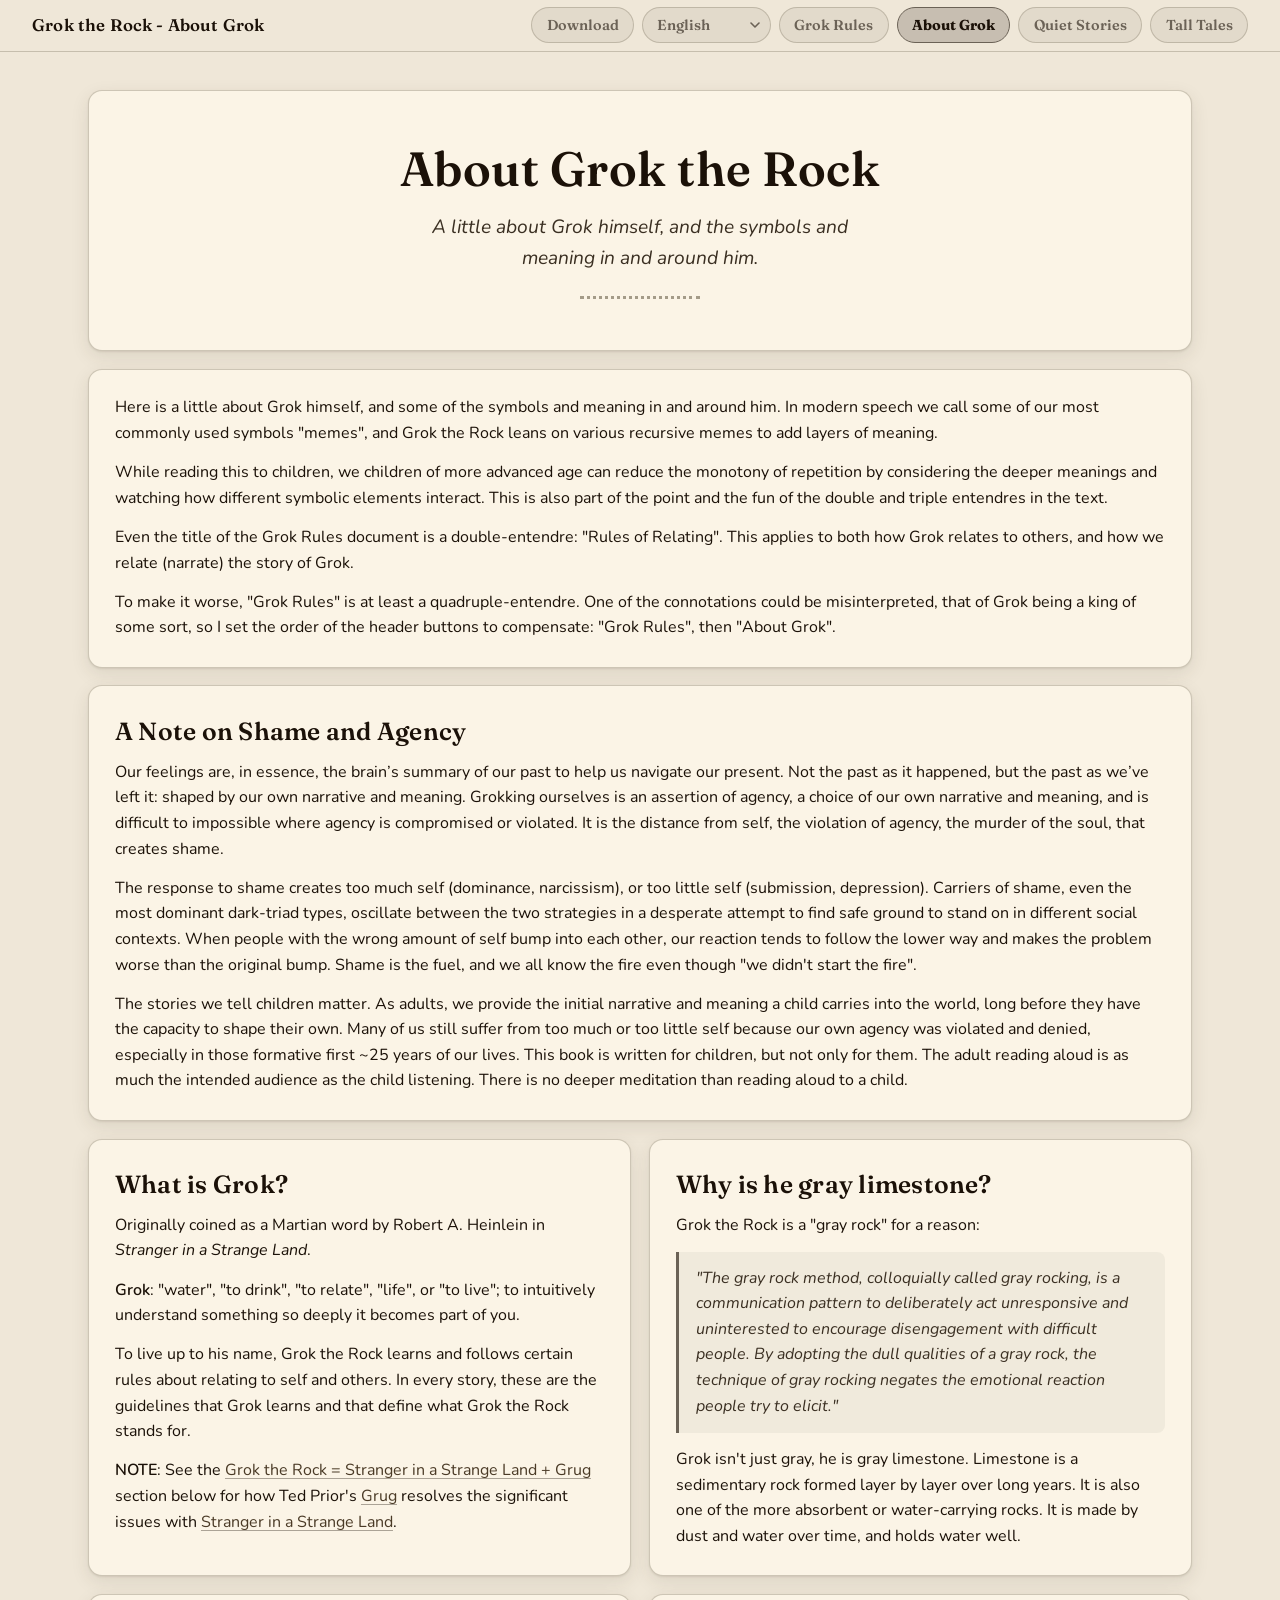
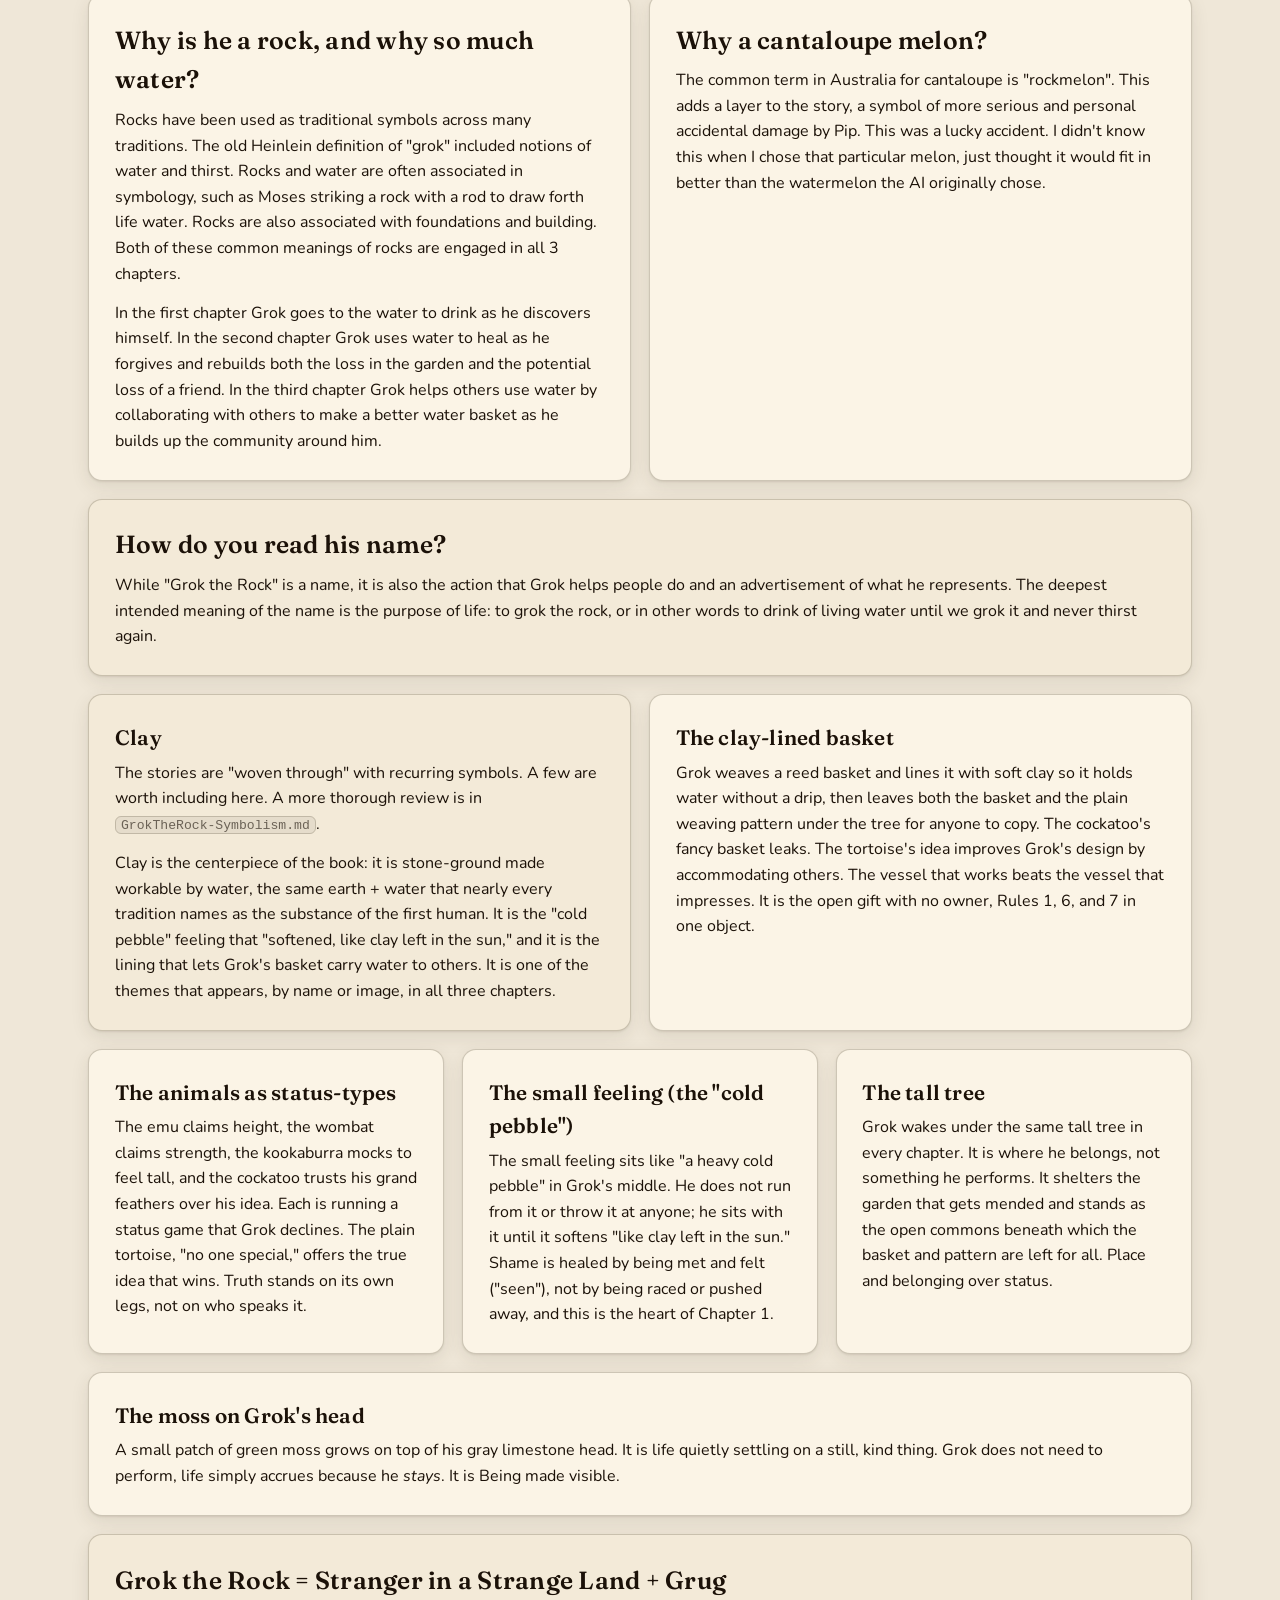
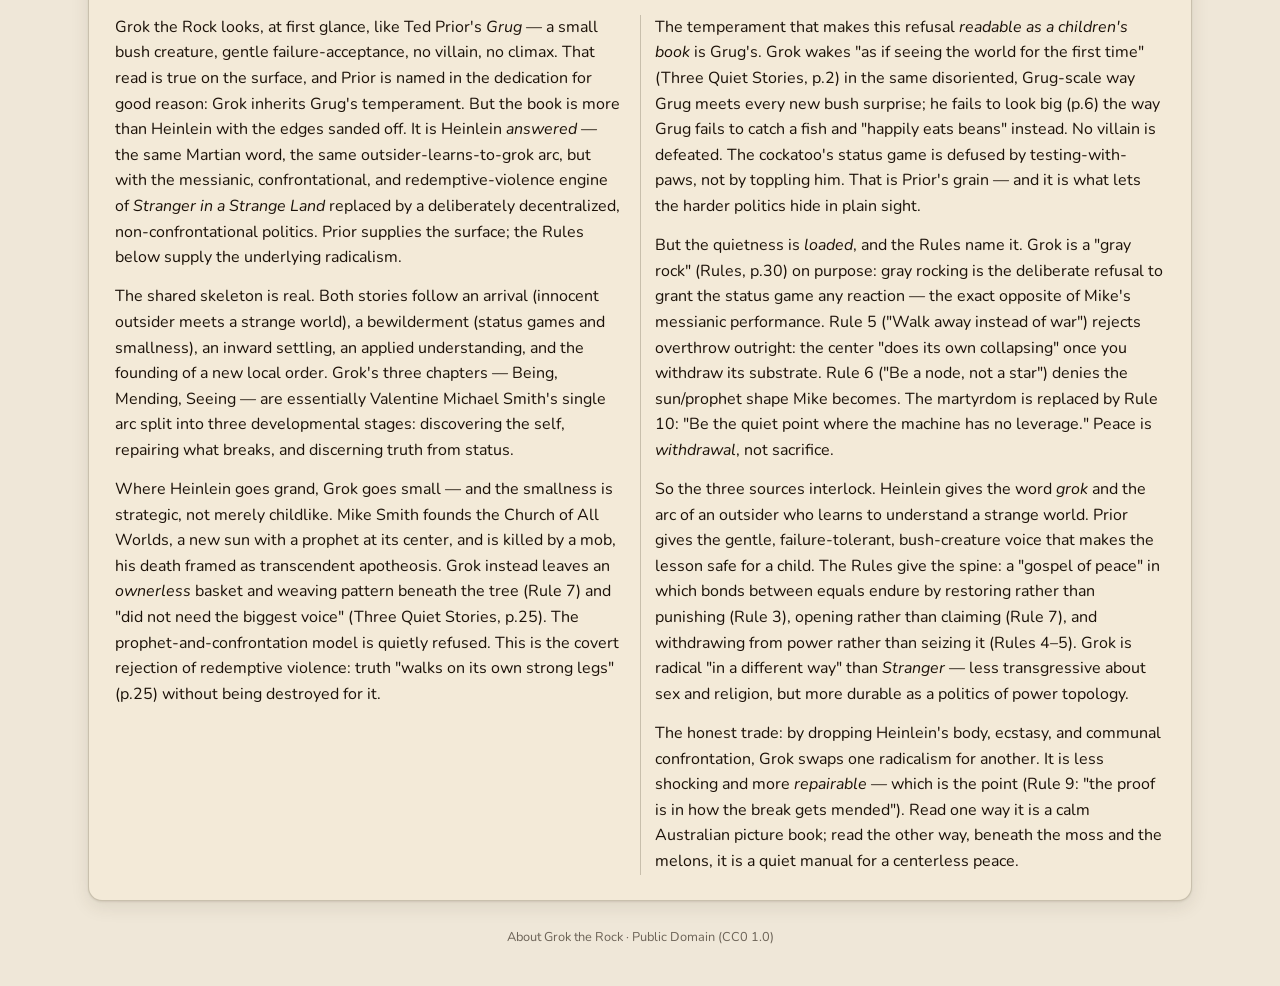
==== about-grok.html @ ea146a94 "Add Download button, hope it's enough" ====
<!DOCTYPE html>
<html lang="en">
<head>
<meta charset="utf-8">
<meta name="viewport" content="width=device-width, initial-scale=1">
<link rel="icon" href="images/ico/favicon.ico" sizes="any">
<link rel="icon" type="image/png" sizes="32x32" href="images/ico/favicon-32x32.png">
<link rel="icon" type="image/png" sizes="16x16" href="images/ico/favicon-16x16.png">
<link rel="apple-touch-icon" sizes="180x180" href="images/ico/apple-touch-icon.png">
<title>Grok the Rock - About Grok</title>
<link rel="preconnect" href="https://fonts.googleapis.com">
<link rel="preconnect" href="https://fonts.gstatic.com" crossorigin>
<link href="https://fonts.googleapis.com/css2?family=Fraunces:opsz,wght@9..144,400;9..144,600;9..144,700&family=Nunito:wght@400;600;700&display=swap" rel="stylesheet">
<style>
  :root {
    color-scheme: light;
    --paper: #efe7d8;
    --slab: #fbf4e6;
    --slab-tint: #f3ead8;
    --ink: #1b1108;
    --ink-soft: #3a2f22;
    --stone: #6b6256;
    --line: rgba(150,140,120,0.45);
    --dot: rgba(150,140,120,0.85);
    --shadow: 0 1px 2px rgba(60,46,30,0.10), 0 6px 18px rgba(60,46,30,0.10);
    --shadow-lift: 0 2px 4px rgba(60,46,30,0.14), 0 14px 34px rgba(60,46,30,0.16);
  }
  * { box-sizing: border-box; }
  html { scroll-padding-top: max(5rem, env(safe-area-inset-top) + 4rem); }
  .site-link:focus-visible,
  .seelink:focus-visible,
  a:focus-visible,
  button:focus-visible,
  select:focus-visible {
    outline: 2px solid #1b1108;
    outline-offset: 3px;
  }
  html, body { margin: 0; padding: 0; background: var(--paper); }
  body {
    font-family: "Nunito", "Iowan Old Style", "Palatino Linotype", Palatino, Georgia, serif;
    color: var(--ink);
    line-height: 1.6;
    -webkit-font-smoothing: antialiased;
  }
  h1, h2, h3, .site-title, .rule .num {
    font-family: "Fraunces", "Iowan Old Style", Palatino, Georgia, serif;
    font-optical-sizing: auto;
  }
  h1, h2, h3 { font-weight: 600; letter-spacing: 0.01em; }
  .hero h1 { font-weight: 600; letter-spacing: 0.005em; }
  .rule .num { font-weight: 700; }

  .wrap { max-width: 1180px; margin: 0 auto; padding: clamp(1rem, 3vw, 2.6rem); }

  .board {
    display: grid;
    grid-template-columns: repeat(12, 1fr);
    gap: clamp(0.7rem, 1.4vw, 1.2rem);
    align-items: stretch;
  }

  .card {
    position: relative;
    display: flex;
    flex-direction: column;
    background: var(--slab);
    border: 1px solid var(--line);
    border-radius: 14px;
    padding: clamp(1.1rem, 2vw, 1.9rem);
    box-shadow: var(--shadow);
    overflow: hidden;
    transition: transform .2s ease, box-shadow .2s ease;
  }
  .card:hover { transform: translateY(-3px); box-shadow: var(--shadow-lift); }

  .span12 { grid-column: span 12; }
  .span7  { grid-column: span 7; }
  .span5  { grid-column: span 5; }
  .span8  { grid-column: span 8; }
  .span4  { grid-column: span 4; }
  .span6  { grid-column: span 6; }

  /* Hero */
  .hero { text-align: center; padding: clamp(1.8rem, 4vw, 3.2rem) clamp(1rem,4vw,2.5rem); }
  .hero h1 {
    margin: 0;
    font-size: clamp(1.7rem, 4.4vw, 3rem);
    font-weight: 600;
    letter-spacing: 0.01em;
    line-height: 1.12;
  }
  .hero .essence {
    margin: 1rem auto 0;
    max-width: 38ch;
    font-style: italic;
    color: var(--ink-soft);
    font-size: clamp(0.95rem, 1.7vw, 1.2rem);
  }
  .hero .dotrule {
    width: 120px; margin: 1.4rem auto 0;
    border: none; border-top: 3px dotted var(--dot);
  }

  /* Section headings inside cards */
  h2 {
    margin: 0 0 0.5rem;
    font-size: clamp(1.15rem, 2.2vw, 1.55rem);
    font-weight: 600;
    letter-spacing: 0.01em;
  }
  h3 {
    margin: 0 0 0.4rem;
    font-size: clamp(1.05rem, 1.8vw, 1.3rem);
    font-weight: 600;
  }
  p { margin: 0 0 0.85rem; }
  p:last-child { margin-bottom: 0; }
  strong { font-weight: 600; }

  .tint { background: var(--slab-tint); }

  blockquote {
    margin: 0 0 0.9rem;
    padding: 0.85rem 1.1rem;
    background: rgba(107,98,86,0.07);
    border-left: 3px solid var(--stone);
    border-radius: 0 8px 8px 0;
    font-style: italic;
    color: var(--ink-soft);
  }
  blockquote p { margin: 0 0 0.5rem; }
  blockquote p:last-child { margin-bottom: 0; }

  /* Cluster tags */
  .tags { display: flex; flex-wrap: wrap; gap: 0.4rem; margin-top: auto; padding-top: 1rem; padding-right: 3.5rem; position: relative; z-index: 2; }
  .tag {
    font-size: 0.7rem;
    letter-spacing: 0.08em;
    text-transform: uppercase;
    color: var(--stone);
    border: 1px solid var(--line);
    border-radius: 999px;
    padding: 0.18rem 0.6rem;
    background: rgba(255,255,255,0.35);
  }

  /* Rule cards */
  .rule .num {
    position: absolute;
    right: 0.5rem;
    bottom: -0.6rem;
    font-size: clamp(4.5rem, 11vw, 9rem);
    font-weight: 700;
    line-height: 1;
    color: rgba(107,98,86,0.12);
    pointer-events: none;
    user-select: none;
  }
  .rule .rule-title {
    position: relative;
    font-size: clamp(1.2rem, 2.3vw, 1.7rem);
    font-weight: 600;
    margin: 0 0 0.6rem;
    padding-right: 3.5rem;
    z-index: 1;
  }
  .rule p { position: relative; z-index: 1; }
  .rule.feature { background: var(--slab-tint); }

  .chip {
    font-family: "SFMono-Regular", ui-monospace, "Menlo", Consolas, monospace;
    font-size: 0.82em;
    color: var(--stone);
    background: rgba(107,98,86,0.10);
    border: 1px solid var(--line);
    border-radius: 6px;
    padding: 0.05em 0.38em;
    white-space: nowrap;
  }
  a.chip { text-decoration: none; transition: background .15s ease, border-color .15s ease, color .15s ease; }
  a.chip:hover {
    background: rgba(107,98,86,0.22);
    border-color: var(--stone);
    color: var(--ink);
  }

  /* Inline see-also links: dark, slightly off-color, wrap-friendly */
  .seelink {
    color: #4a3a26;
    text-decoration: underline;
    text-decoration-color: rgba(107,98,86,0.55);
    text-underline-offset: 0.18em;
    transition: color .15s ease, text-decoration-color .15s ease;
  }
  .seelink:hover {
    color: #1b1108;
    text-decoration-color: var(--stone);
  }

  .closing { text-align: center; }
  .closing p { max-width: 56ch; margin-left: auto; margin-right: auto; }
  .closing .big {
    font-size: clamp(1.15rem, 2.4vw, 1.6rem);
    font-style: italic;
    color: var(--ink-soft);
  }
  .closing .final {
    margin-top: 0.8rem;
    font-weight: 600;
    letter-spacing: 0.02em;
  }

  .footnote { text-align:center; color: var(--stone); font-size: 0.8rem; margin-top: 1.6rem; }

  /* Two-column reading layout inside a wide card */
  .twocol {
    column-count: 2;
    column-gap: clamp(1.2rem, 2.4vw, 2.2rem);
    column-rule: 1px solid var(--line);
    margin-top: 0.4rem;
  }
  .twocol p { margin: 0 0 0.85rem; break-inside: avoid; }
  .twocol p:last-child { margin-bottom: 0; }

  @media (max-width: 860px) {
    .twocol { column-count: 1; column-rule: none; }
    .board { grid-template-columns: 1fr; }
    .span12, .span7, .span5, .span8, .span4, .span6 { grid-column: span 1; }
    .rule .num { font-size: 5rem; }
  }


  .site-chrome {
    position: sticky;
    top: 0;
    z-index: 100;
    display: flex;
    align-items: center;
    justify-content: space-between;
    gap: 0.5rem;
    padding: 0.45rem clamp(0.8rem, 3vw, 2rem);
    padding-top: max(0.45rem, env(safe-area-inset-top));
    padding-left: max(clamp(0.8rem, 3vw, 2rem), env(safe-area-inset-left));
    padding-right: max(clamp(0.8rem, 3vw, 2rem), env(safe-area-inset-right));
    background: rgba(239,231,216,0.97);
    border-bottom: 1px solid rgba(150,140,120,0.45);
    font-family: "Fraunces", "Iowan Old Style", "Palatino Linotype", Palatino, Georgia, serif;
  }
  .site-chrome .site-header {
    position: static;
    flex: 1 1 auto;
    min-width: 0;
    display: flex;
    align-items: center;
    justify-content: space-between;
    gap: 0.5rem;
    padding: 0;
    background: transparent;
    border: none;
    overflow: visible;
  }

  .site-header {
    /* layout provided by .site-chrome */
  }
  .site-title {
    font-family: "Fraunces", "Iowan Old Style", Palatino, Georgia, serif;
    font-size: 1.05rem;
    font-weight: 600;
    color: #1b1108;
    letter-spacing: 0.01em;
    min-width: 0;
    flex: 1 1 auto;
    white-space: nowrap;
    overflow: hidden;
    text-overflow: ellipsis;
  }
  .nav-toggle, .nav-close {
    font-family: inherit;
    font-size: 0.9rem;
    font-weight: 600;
    color: #1b1108;
    background: rgba(107,98,86,0.12);
    border: 1px solid rgba(150,140,120,0.45);
    border-radius: 999px;
    padding: 0.45rem 0.95rem;
    min-height: 2.5rem;
    cursor: pointer;
    flex: 0 0 auto;
  }
  .nav-toggle:hover, .nav-close:hover {
    background: rgba(107,98,86,0.22);
    border-color: #6b6256;
  }
  .nav-close { align-self: flex-end; }
  .nav-backdrop {
    display: none;
    position: fixed;
    inset: 0;
    z-index: 150;
    background: rgba(27,17,8,0.35);
  }
  body.nav-open .nav-backdrop { display: block; }
  body.nav-open { overflow: hidden; }

  /* When nav.js mounts drawer on body (mobile), keep full-viewport overlay */
  body > .site-drawer {
    z-index: 200;
  }
  body > .nav-backdrop {
    z-index: 150;
  }

  .site-drawer {
    display: flex;
    align-items: center;
  }
  .site-nav {
    display: flex;
    gap: 0.5rem;
    flex-wrap: wrap;
    justify-content: flex-end;
    align-items: center;
  }
  .site-link {
    font-size: 0.9rem;
    font-weight: 600;
    text-decoration: none;
    color: #6b6256;
    background: rgba(107,98,86,0.10);
    border: 1px solid rgba(150,140,120,0.45);
    border-radius: 999px;
    padding: 0.35rem 0.9rem;
    min-height: 2.25rem;
    display: inline-flex;
    align-items: center;
    justify-content: center;
    transition: background .15s ease, border-color .15s ease, color .15s ease;
    cursor: pointer;
    font-family: inherit;
  }
  .site-link:hover { background: rgba(107,98,86,0.22); border-color: #6b6256; color: #1b1108; }
  .site-link.active {
    cursor: default;
    color: #1b1108;
    background: rgba(107,98,86,0.30);
    border-color: #6b6256;
    font-weight: 700;
  }
  .site-link.active:hover { background: rgba(107,98,86,0.30); border-color: #6b6256; color: #1b1108; }
  #lang-select {
    -webkit-appearance: none;
    -moz-appearance: none;
    appearance: none;
    padding-right: 1.4rem;
    background-image: url("data:image/svg+xml,%3Csvg xmlns='http://www.w3.org/2000/svg' width='10' height='6' viewBox='0 0 10 6'%3E%3Cpath d='M1 1l4 4 4-4' fill='none' stroke='%236b6256' stroke-width='1.6' stroke-linecap='round' stroke-linejoin='round'/%3E%3C/svg%3E");
    background-repeat: no-repeat;
    background-position: right 0.6rem center;
  }
  .nav-toggle { display: none; }
  .nav-close { display: none; }
  @media (max-width: 720px) {
    .nav-toggle { display: inline-flex; align-items: center; }
    .site-drawer {
      display: none;
      position: fixed;
      top: 0;
      right: 0;
      bottom: 0;
      left: auto;
      z-index: 200;
      width: min(20rem, 88vw);
      max-width: 100vw;
      height: 100%;
      max-height: 100dvh;
      margin: 0;
      flex-direction: column;
      align-items: stretch;
      gap: 0.75rem;
      padding: max(0.75rem, env(safe-area-inset-top)) 1rem max(1rem, env(safe-area-inset-bottom));
      padding-right: max(1rem, env(safe-area-inset-right));
      background: #f7f0e2;
      border-left: 1px solid rgba(150,140,120,0.45);
      box-shadow: -8px 0 28px rgba(40,30,20,0.18);
      overflow-x: hidden;
      overflow-y: auto;
      -webkit-overflow-scrolling: touch;
    }
    body.nav-open .site-drawer { display: flex; }
    .nav-close { display: inline-flex; align-items: center; }
    .site-nav {
      flex-direction: column;
      align-items: stretch;
      justify-content: flex-start;
      gap: 0.45rem;
    }
    .site-drawer .site-link,
    .site-drawer #lang-select,
    .site-drawer .nav-close {
      width: 100%;
      justify-content: center;
      min-height: 2.75rem;
      font-size: 1rem;
      box-sizing: border-box;
    }
  }

  html[dir="rtl"] .site-drawer {
    right: auto;
    left: 0;
    border-left: none;
    border-right: 1px solid rgba(150,140,120,0.45);
    box-shadow: 8px 0 28px rgba(40,30,20,0.18);
  }


  @media print {
    @page { size: Letter portrait; scale: 0.62; margin: 0.4in; }
    html, body { background: #fff; }
    .site-chrome, .site-header { display: none !important; }
    .wrap { max-width: none; margin: 0; padding: 0; }
    .board { grid-template-columns: repeat(12, 1fr); gap: 0.4rem; }
    .span12 { grid-column: span 12; }
    .span7  { grid-column: span 7; }
    .span5  { grid-column: span 5; }
    .span8  { grid-column: span 8; }
    .span4  { grid-column: span 4; }
    .span6  { grid-column: span 6; }
    .card {
      -webkit-print-color-adjust: exact;
      print-color-adjust: exact;
    }
  }
  .caption .phon {
      font-size: 0.75em;
      font-style: italic;
      opacity: 0.7;
  }
</style>
</head>
<body>
  <div class="site-chrome">
  <header class="site-header">
    <span class="site-title" data-i18n="site.title.about">Grok the Rock - About Grok</span>
    <button type="button" class="nav-toggle site-link" aria-expanded="false" aria-controls="site-drawer" data-i18n="nav.menu">Menu</button>
  </header>
  <div class="nav-backdrop" hidden></div>
  <div id="site-drawer" class="site-drawer">
      <button type="button" class="nav-close" data-i18n="nav.close">Close</button>
      <nav class="site-nav" aria-label="Site">
        <button class="site-link" id="download-archive-btn" type="button" data-i18n="nav.download">Download</button>
        <select id="lang-select" class="site-link" aria-label="Language"></select>
        <!-- IMPORTANT: keep link order so it reads as "Grok Rules About Grok" -->
        <a class="site-link" href="grok-rules.html" data-i18n="nav.rules">Grok Rules</a>
        <span class="site-link active" aria-current="page" data-i18n="nav.about">About Grok</span>
        <a class="site-link" href="index.html" data-i18n="nav.book">Quiet Stories</a>
        <a class="site-link" href="tall-tales.html" data-i18n="nav.tall">Tall Tales</a>
      </nav>
    </div>
</div>

<div class="wrap">
  <div class="board">

    <!-- HERO -->
    <section class="card span12 hero">
      <h1 data-i18n-html="about.hero.title">About Grok the Rock</h1>
      <p class="essence" data-i18n-html="about.hero.essence">A little about Grok himself, and the symbols and meaning in and around him.</p>
      <hr class="dotrule">
    </section>

    <!-- INTRO -->
    <section class="card span12">
      <p data-i18n-html="about.intro.1">Here is a little about Grok himself, and some of the symbols and meaning in and around him. In modern speech we call some of our most commonly used symbols "memes", and Grok the Rock leans on various recursive memes to add layers of meaning.</p>
      <p data-i18n-html="about.intro.2">While reading this to children, we children of more advanced age can reduce the monotony of repetition by considering the deeper meanings and watching how different symbolic elements interact. This is also part of the point and the fun of the double and triple entendres in the text.</p>
      <p data-i18n-html="about.intro.3">Even the title of the Grok Rules document is a double-entendre: "Rules of Relating". This applies to both how Grok relates to others, and how we relate (narrate) the story of Grok.</p>
      <p data-i18n-html="about.intro.4">To make it worse, "Grok Rules" is at least a quadruple-entendre. One of the connotations could be misinterpreted, that of Grok being a king of some sort, so I set the order of the header buttons to compensate: "Grok Rules", then "About Grok".</p>
    </section>

    <section class="card span12">
      <h2 data-i18n-html="about.shame.title">A Note on Shame and Agency</h2>
      <p data-i18n-html="about.shame.1">Our feelings are, in essence, the brain’s summary of our past to help us navigate our present. Not the past as it happened, but the past as we’ve left it: shaped by our own narrative and meaning. Grokking ourselves is an assertion of agency, a choice of our own narrative and meaning, and is difficult to impossible where agency is compromised or violated. It is the distance from self, the violation of agency, the murder of the soul, that creates shame.</p>
      <p data-i18n-html="about.shame.2">The response to shame creates too much self (dominance, narcissism), or too little self (submission, depression). Carriers of shame, even the most dominant dark-triad types, oscillate between the two strategies in a desperate attempt to find safe ground to stand on in different social contexts. When people with the wrong amount of self bump into each other, our reaction tends to follow the lower way and makes the problem worse than the original bump. Shame is the fuel, and we all know the fire even though "we didn't start the fire".</p>
      <p data-i18n-html="about.shame.3">The stories we tell children matter. As adults, we provide the initial narrative and meaning a child carries into the world, long before they have the capacity to shape their own. Many of us still suffer from too much or too little self because our own agency was violated and denied, especially in those formative first ~25 years of our lives. This book is written for children, but not only for them. The adult reading aloud is as much the intended audience as the child listening. There is no deeper meditation than reading aloud to a child.</p>
    </section>

    <!-- CONTEXT PAIR -->
    <section class="card span6">
      <h2 data-i18n-html="about.what.title">What is Grok?</h2>
      <p data-i18n-html="about.what.1">Originally coined as a Martian word by Robert A. Heinlein in <em>Stranger in a Strange Land</em>.</p>
      <p data-i18n-html="about.what.2"><strong>Grok</strong>: "water", "to drink", "to relate", "life", or "to live"; to intuitively understand something so deeply it becomes part of you.</p>
      <p data-i18n-html="about.what.3">To live up to his name, Grok the Rock learns and follows certain rules about relating to self and others. In every story, these are the guidelines that Grok learns and that define what Grok the Rock stands for.</p>
      <p data-i18n-html="about.what.note"><strong>NOTE</strong>: See the <a class="seelink" href="#stranger-grug">Grok the Rock = Stranger in a Strange Land + Grug</a> section below for how Ted Prior's <a class="seelink" href="#stranger-grug">Grug</a> resolves the significant issues with <a class="seelink" href="#stranger-grug">Stranger in a Strange Land</a>.</p>
    </section>

    <section class="card span6">
      <h2 data-i18n-html="about.limestone.title">Why is he gray limestone?</h2>
      <p data-i18n-html="about.limestone.1">Grok the Rock is a "gray rock" for a reason:</p>
      <blockquote data-i18n-html="about.limestone.quote">
        <p>"The gray rock method, colloquially called gray rocking, is a communication pattern to deliberately act unresponsive and uninterested to encourage disengagement with difficult people. By adopting the dull qualities of a gray rock, the technique of gray rocking negates the emotional reaction people try to elicit."</p>
      </blockquote>
      <p data-i18n-html="about.limestone.2">Grok isn't just gray, he is gray limestone. Limestone is a sedimentary rock formed layer by layer over long years. It is also one of the more absorbent or water-carrying rocks. It is made by dust and water over time, and holds water well.</p>
    </section>

    <!-- WHY A ROCK / WHY A MELON -->
    <section class="card span6">
      <h2 data-i18n-html="about.rock.title">Why is he a rock, and why so much water?</h2>
      <p data-i18n-html="about.rock.1">Rocks have been used as traditional symbols across many traditions. The old Heinlein definition of "grok" included notions of water and thirst. Rocks and water are often associated in symbology, such as Moses striking a rock with a rod to draw forth life water. Rocks are also associated with foundations and building. Both of these common meanings of rocks are engaged in all 3 chapters.</p>
      <p data-i18n-html="about.rock.2">In the first chapter Grok goes to the water to drink as he discovers himself. In the second chapter Grok uses water to heal as he forgives and rebuilds both the loss in the garden and the potential loss of a friend. In the third chapter Grok helps others use water by collaborating with others to make a better water basket as he builds up the community around him.</p>
    </section>

    <section class="card span6">
      <h2 data-i18n-html="about.melon.title">Why a cantaloupe melon?</h2>
      <p data-i18n-html="about.melon.1">The common term in Australia for cantaloupe is "rockmelon". This adds a layer to the story, a symbol of more serious and personal accidental damage by Pip. This was a lucky accident. I didn't know this when I chose that particular melon, just thought it would fit in better than the watermelon the AI originally chose.</p>
    </section>

    <!-- HOW TO READ HIS NAME -->
    <section class="card span12 tint">
      <h2 data-i18n-html="about.name.title">How do you read his name?</h2>
      <p data-i18n-html="about.name.1">While "Grok the Rock" is a name, it is also the action that Grok helps people do and an advertisement of what he represents. The deepest intended meaning of the name is the purpose of life: to grok the rock, or in other words to drink of living water until we grok it and never thirst again.</p>
    </section>

    <!-- SYMBOLS GRID -->
    <section class="card span6 tint">
      <h3 data-i18n-html="about.clay.title">Clay</h3>
      <p data-i18n-html="about.clay.1">The stories are "woven through" with recurring symbols. A few are worth including here. A more thorough review is in <a class="chip" href="https://github.com/jonesde/grok-the-rock/blob/master/GrokTheRock-Symbolism.md" target="_blank" rel="noopener">GrokTheRock-Symbolism.md</a>.</p>
      <p data-i18n-html="about.clay.2">Clay is the centerpiece of the book: it is stone-ground made workable by water, the same earth + water that nearly every tradition names as the substance of the first human. It is the "cold pebble" feeling that "softened, like clay left in the sun," and it is the lining that lets Grok's basket carry water to others. It is one of the themes that appears, by name or image, in all three chapters.</p>
    </section>

    <section class="card span6">
      <h3 data-i18n-html="about.basket.title">The clay-lined basket</h3>
      <p data-i18n-html="about.basket.1">Grok weaves a reed basket and lines it with soft clay so it holds water without a drip, then leaves both the basket and the plain weaving pattern under the tree for anyone to copy. The cockatoo's fancy basket leaks. The tortoise's idea improves Grok's design by accommodating others. The vessel that works beats the vessel that impresses. It is the open gift with no owner, Rules 1, 6, and 7 in one object.</p>
    </section>

    <section class="card span4">
      <h3 data-i18n-html="about.animals.title">The animals as status-types</h3>
      <p data-i18n-html="about.animals.1">The emu claims height, the wombat claims strength, the kookaburra mocks to feel tall, and the cockatoo trusts his grand feathers over his idea. Each is running a status game that Grok declines. The plain tortoise, "no one special," offers the true idea that wins. Truth stands on its own legs, not on who speaks it.</p>
    </section>

    <section class="card span4">
      <h3 data-i18n-html="about.pebble.title">The small feeling (the "cold pebble")</h3>
      <p data-i18n-html="about.pebble.1">The small feeling sits like "a heavy cold pebble" in Grok's middle. He does not run from it or throw it at anyone; he sits with it until it softens "like clay left in the sun." Shame is healed by being met and felt ("seen"), not by being raced or pushed away, and this is the heart of Chapter 1.</p>
    </section>

    <section class="card span4">
      <h3 data-i18n-html="about.tree.title">The tall tree</h3>
      <p data-i18n-html="about.tree.1">Grok wakes under the same tall tree in every chapter. It is where he belongs, not something he performs. It shelters the garden that gets mended and stands as the open commons beneath which the basket and pattern are left for all. Place and belonging over status.</p>
    </section>

    <section class="card span12">
      <h3 data-i18n-html="about.moss.title">The moss on Grok's head</h3>
      <p data-i18n-html="about.moss.1">A small patch of green moss grows on top of his gray limestone head. It is life quietly settling on a still, kind thing. Grok does not need to perform, life simply accrues because he <em>stays</em>. It is Being made visible.</p>
    </section>

    <!-- STRANGER + GRUG -->
    <section class="card span12 tint" id="stranger-grug">
      <h2 data-i18n-html="about.stranger.title">Grok the Rock = Stranger in a Strange Land + Grug</h2>
      <div class="twocol" data-i18n-html="about.stranger.body">
        <p>Grok the Rock looks, at first glance, like Ted Prior's <em>Grug</em> — a small bush creature, gentle failure-acceptance, no villain, no climax. That read is true on the surface, and Prior is named in the dedication for good reason: Grok inherits Grug's temperament. But the book is more than Heinlein with the edges sanded off. It is Heinlein <em>answered</em> — the same Martian word, the same outsider-learns-to-grok arc, but with the messianic, confrontational, and redemptive-violence engine of <em>Stranger in a Strange Land</em> replaced by a deliberately decentralized, non-confrontational politics. Prior supplies the surface; the Rules below supply the underlying radicalism.</p>
        <p>The shared skeleton is real. Both stories follow an arrival (innocent outsider meets a strange world), a bewilderment (status games and smallness), an inward settling, an applied understanding, and the founding of a new local order. Grok's three chapters — Being, Mending, Seeing — are essentially Valentine Michael Smith's single arc split into three developmental stages: discovering the self, repairing what breaks, and discerning truth from status.</p>
        <p>Where Heinlein goes grand, Grok goes small — and the smallness is strategic, not merely childlike. Mike Smith founds the Church of All Worlds, a new sun with a prophet at its center, and is killed by a mob, his death framed as transcendent apotheosis. Grok instead leaves an <em>ownerless</em> basket and weaving pattern beneath the tree (Rule 7) and "did not need the biggest voice" (Three Quiet Stories, p.25). The prophet-and-confrontation model is quietly refused. This is the covert rejection of redemptive violence: truth "walks on its own strong legs" (p.25) without being destroyed for it.</p>
        <p>The temperament that makes this refusal <em>readable as a children's book</em> is Grug's. Grok wakes "as if seeing the world for the first time" (Three Quiet Stories, p.2) in the same disoriented, Grug-scale way Grug meets every new bush surprise; he fails to look big (p.6) the way Grug fails to catch a fish and "happily eats beans" instead. No villain is defeated. The cockatoo's status game is defused by testing-with-paws, not by toppling him. That is Prior's grain — and it is what lets the harder politics hide in plain sight.</p>
        <p>But the quietness is <em>loaded</em>, and the Rules name it. Grok is a "gray rock" (Rules, p.30) on purpose: gray rocking is the deliberate refusal to grant the status game any reaction — the exact opposite of Mike's messianic performance. Rule 5 ("Walk away instead of war") rejects overthrow outright: the center "does its own collapsing" once you withdraw its substrate. Rule 6 ("Be a node, not a star") denies the sun/prophet shape Mike becomes. The martyrdom is replaced by Rule 10: "Be the quiet point where the machine has no leverage." Peace is <em>withdrawal</em>, not sacrifice.</p>
        <p>So the three sources interlock. Heinlein gives the word <em>grok</em> and the arc of an outsider who learns to understand a strange world. Prior gives the gentle, failure-tolerant, bush-creature voice that makes the lesson safe for a child. The Rules give the spine: a "gospel of peace" in which bonds between equals endure by restoring rather than punishing (Rule 3), opening rather than claiming (Rule 7), and withdrawing from power rather than seizing it (Rules 4–5). Grok is radical "in a different way" than <em>Stranger</em> — less transgressive about sex and religion, but more durable as a politics of power topology.</p>
        <p>The honest trade: by dropping Heinlein's body, ecstasy, and communal confrontation, Grok swaps one radicalism for another. It is less shocking and more <em>repairable</em> — which is the point (Rule 9: "the proof is in how the break gets mended"). Read one way it is a calm Australian picture book; read the other way, beneath the moss and the melons, it is a quiet manual for a centerless peace.</p>
      </div>
    </section>

  </div>
  <p class="footnote" data-i18n-html="about.footnote">About Grok the Rock · Public Domain (CC0 1.0)</p>
</div>
  <script>
    (function () {
      const originalTitle = document.title;
      const printTitle = originalTitle
        .replace(/[^\p{L}\p{N}\s-]/gu, '')
        .split(/\s+/)
        .filter(Boolean)
        .map((w, i) => i === 0 ? w : w.charAt(0).toUpperCase() + w.slice(1))
        .join('');
      window.addEventListener('beforeprint', () => { document.title = printTitle; });
      window.addEventListener('afterprint', () => { document.title = originalTitle; });
    })();
  </script>
  <script src="vendor/fflate.min.js"></script>
  <script src="download-archive.js"></script>
  <script src="nav.js"></script>
  <script src="lang/en.js"></script>
  <script src="lang/es.js"></script>
  <script src="i18n.js"></script>
</body>
</html>
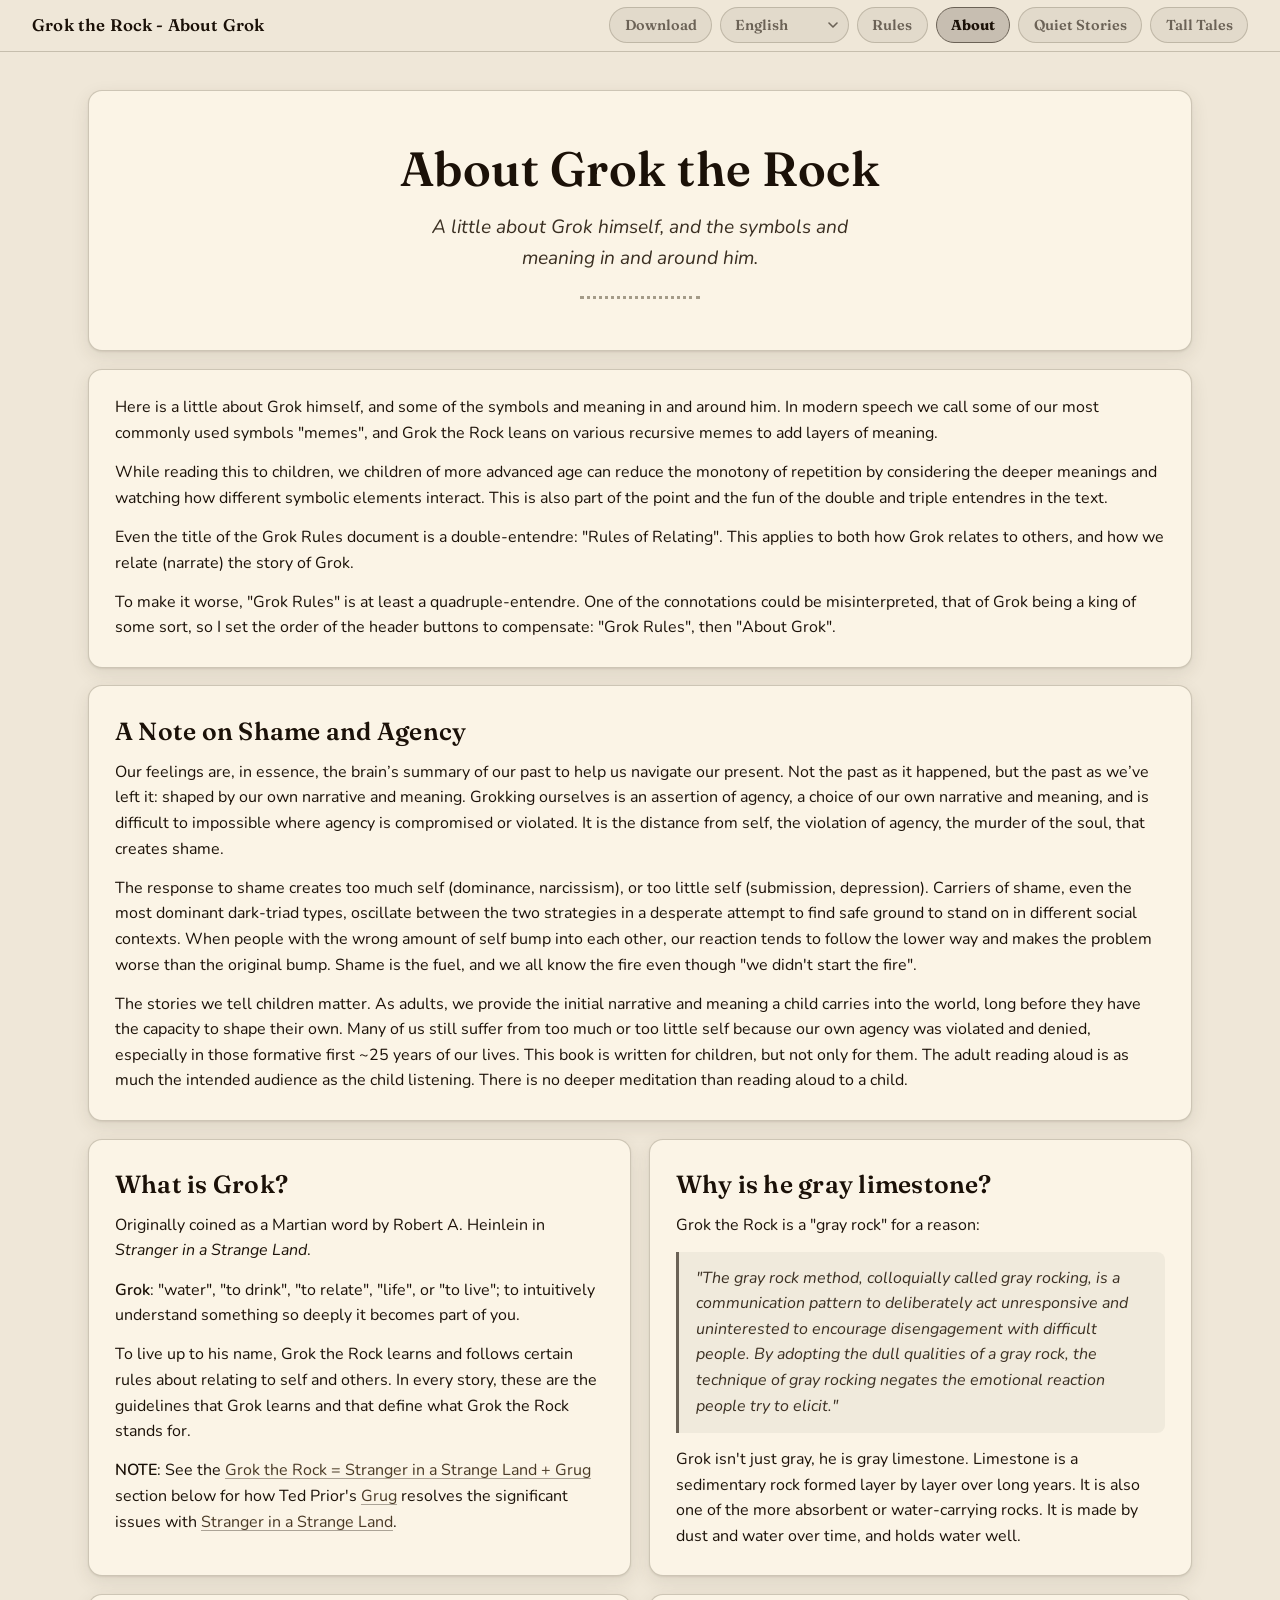
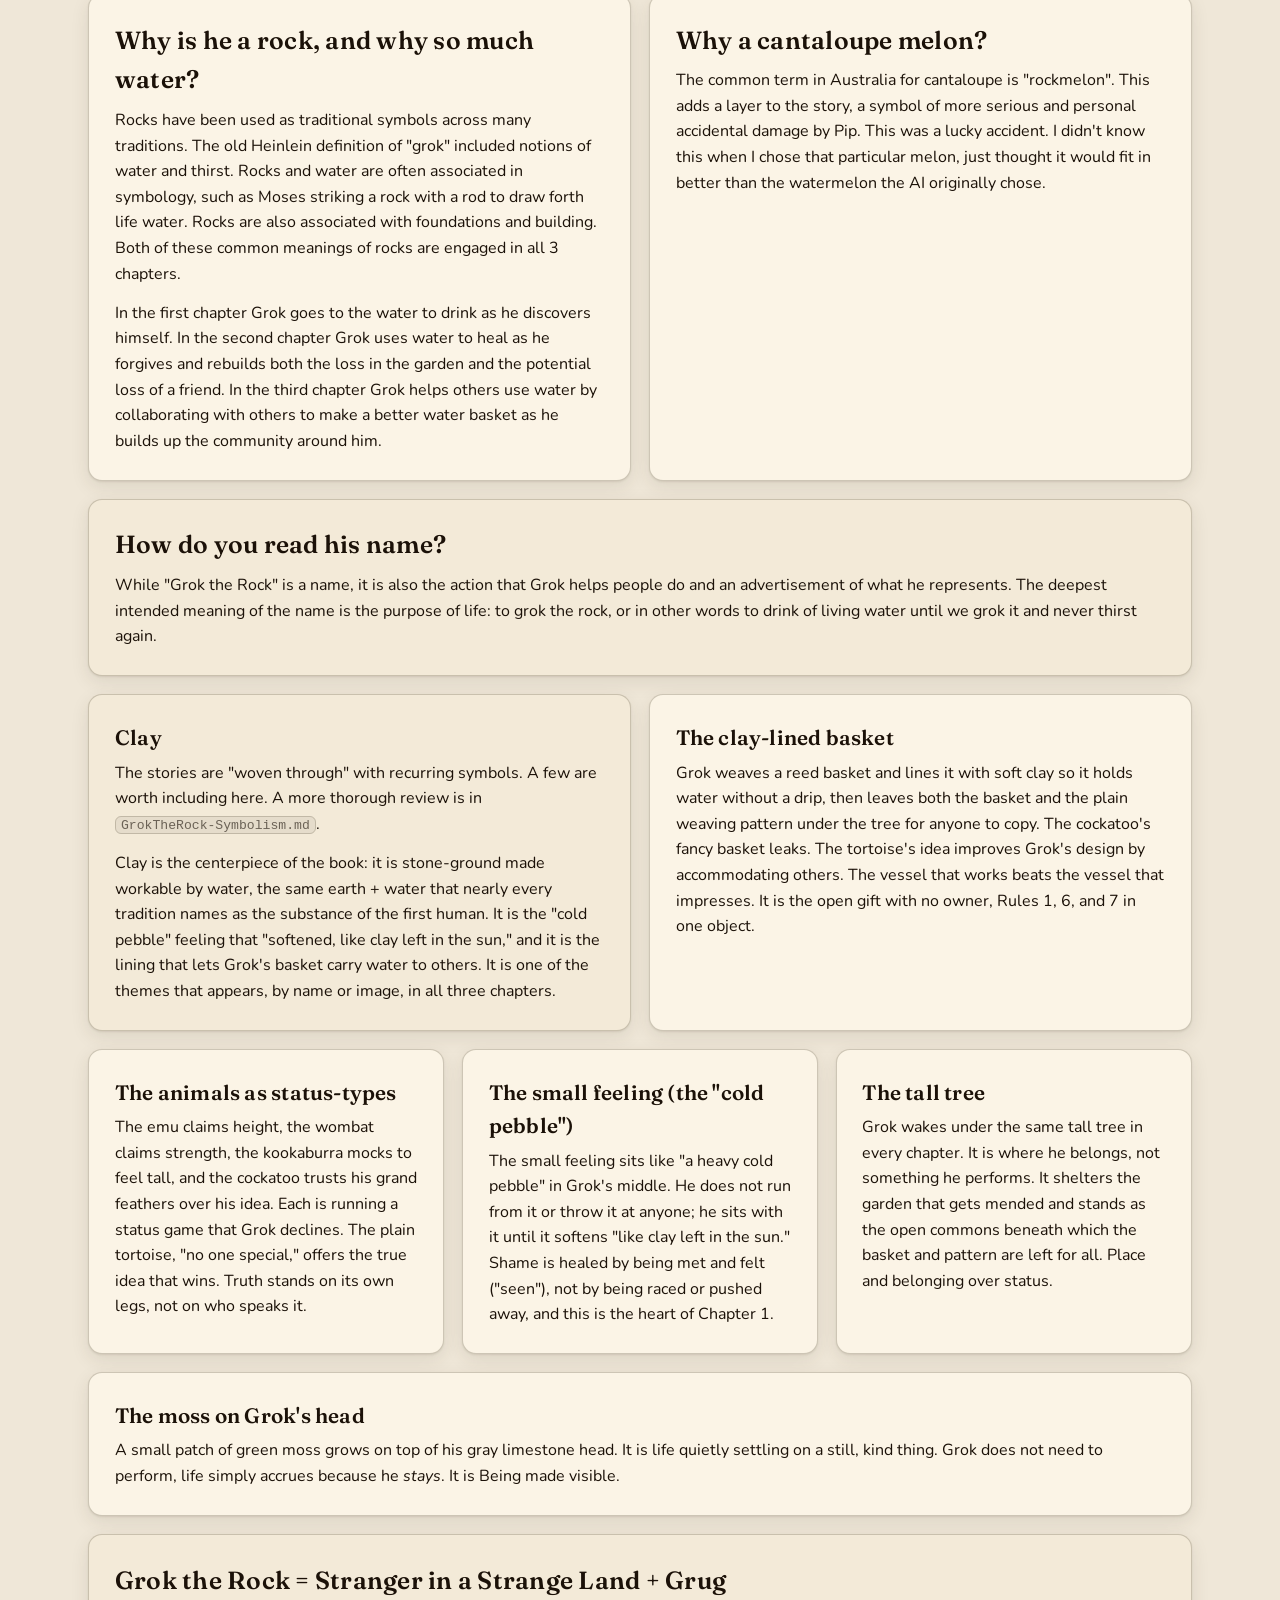
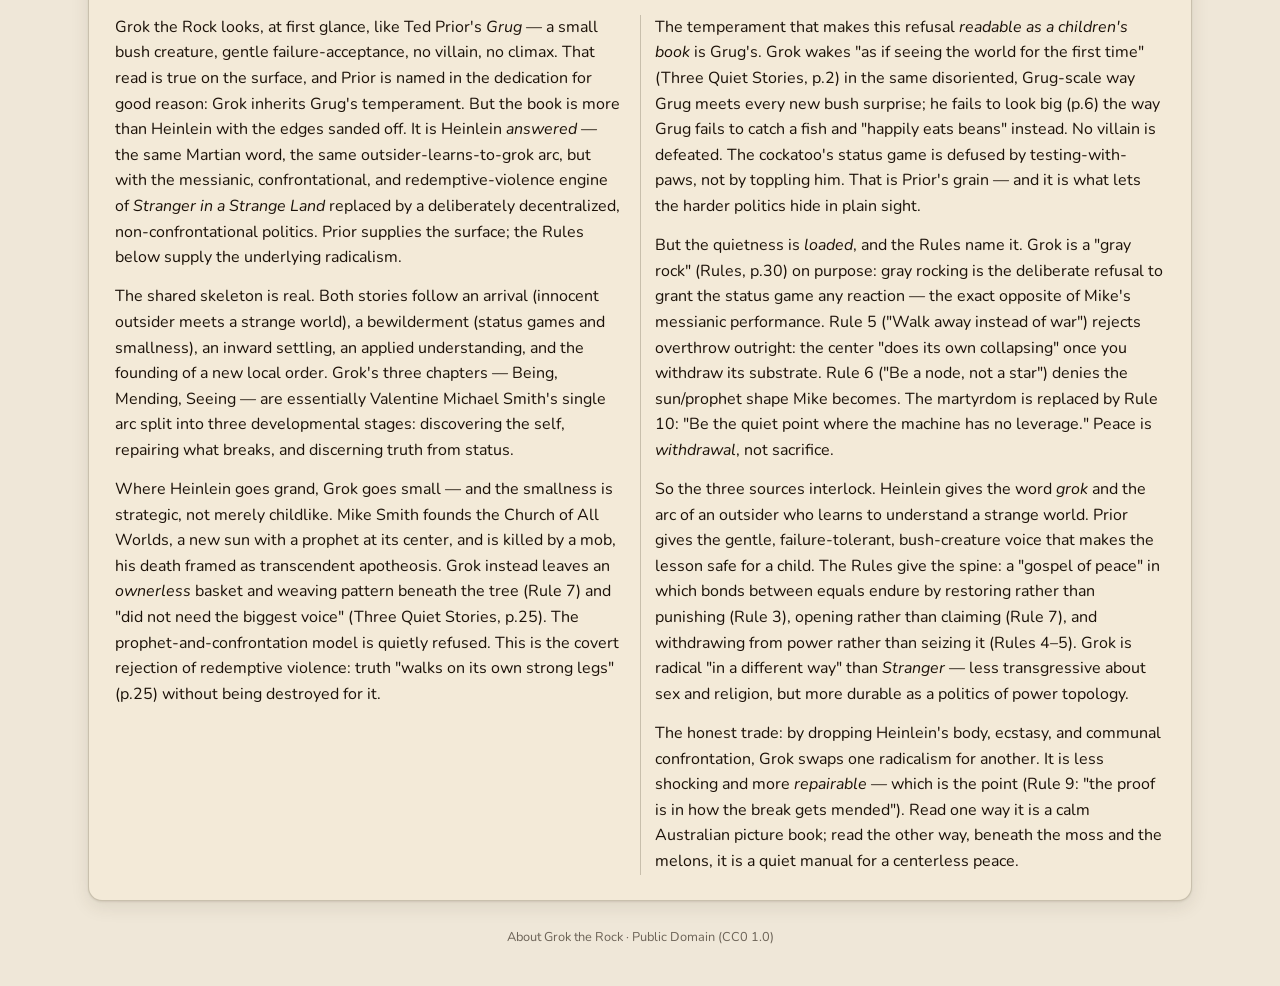
==== commit 6e8fea5a: "Update rules text, a few needed some edits, ever since the original generation; also shorten header " ====
--- a/about-grok.html
+++ b/about-grok.html
@@ -450,9 +450,8 @@
       <nav class="site-nav" aria-label="Site">
         <button class="site-link" id="download-archive-btn" type="button" data-i18n="nav.download">Download</button>
         <select id="lang-select" class="site-link" aria-label="Language"></select>
-        <!-- IMPORTANT: keep link order so it reads as "Grok Rules About Grok" -->
-        <a class="site-link" href="grok-rules.html" data-i18n="nav.rules">Grok Rules</a>
-        <span class="site-link active" aria-current="page" data-i18n="nav.about">About Grok</span>
+        <a class="site-link" href="grok-rules.html" data-i18n="nav.rules">Rules</a>
+        <span class="site-link active" aria-current="page" data-i18n="nav.about">About</span>
         <a class="site-link" href="index.html" data-i18n="nav.book">Quiet Stories</a>
         <a class="site-link" href="tall-tales.html" data-i18n="nav.tall">Tall Tales</a>
       </nav>
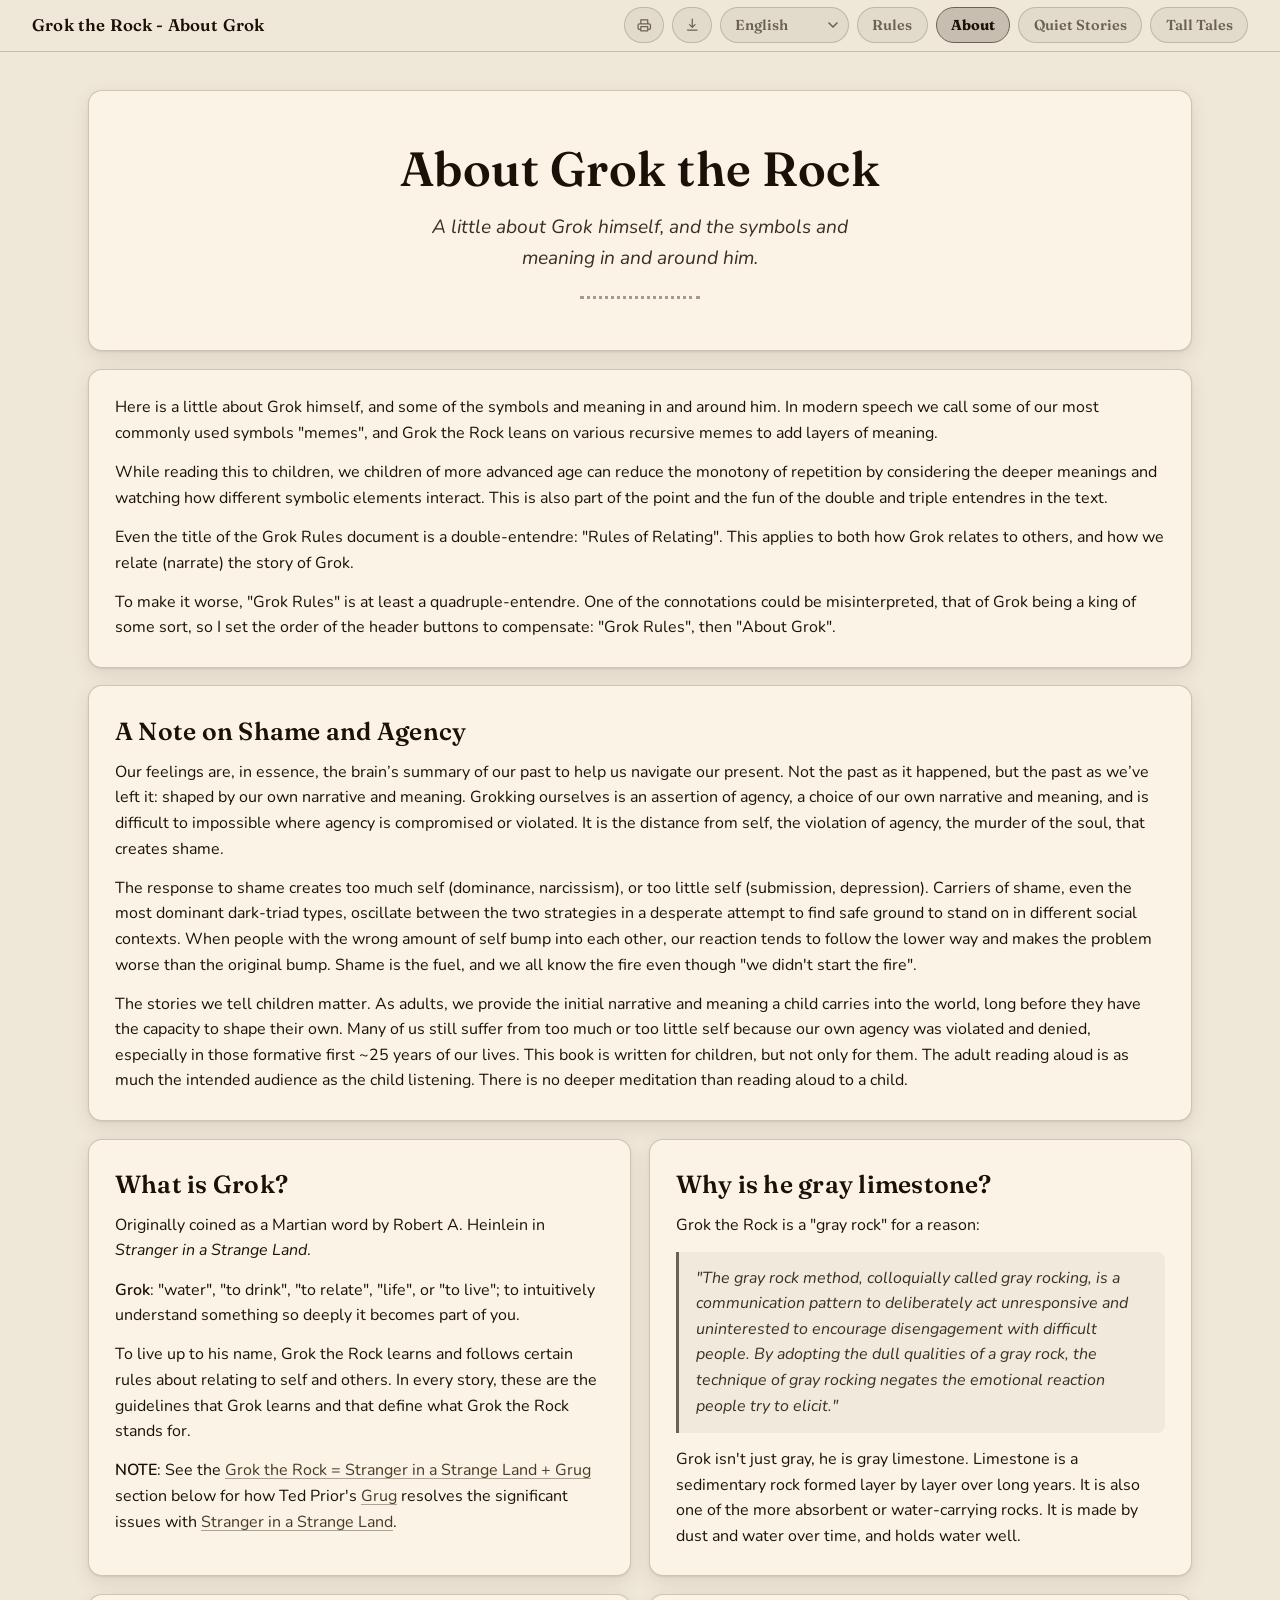
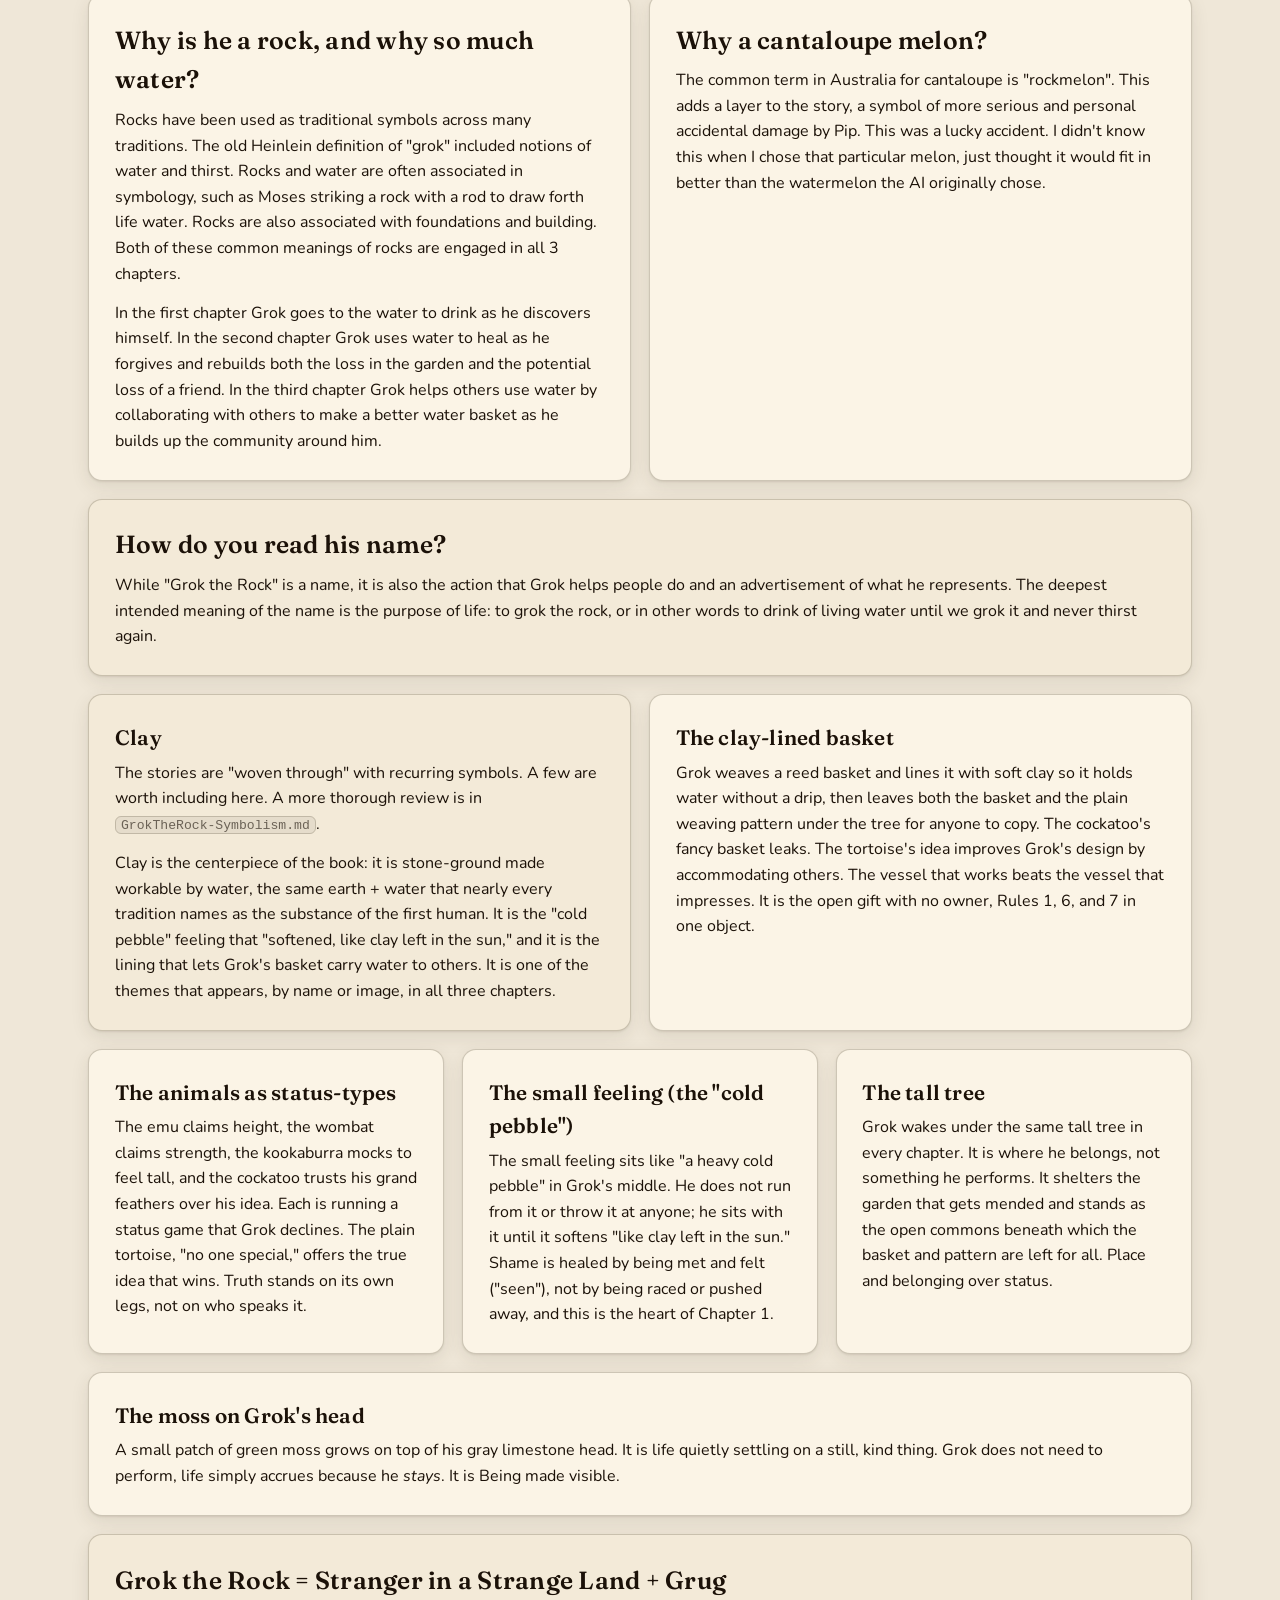
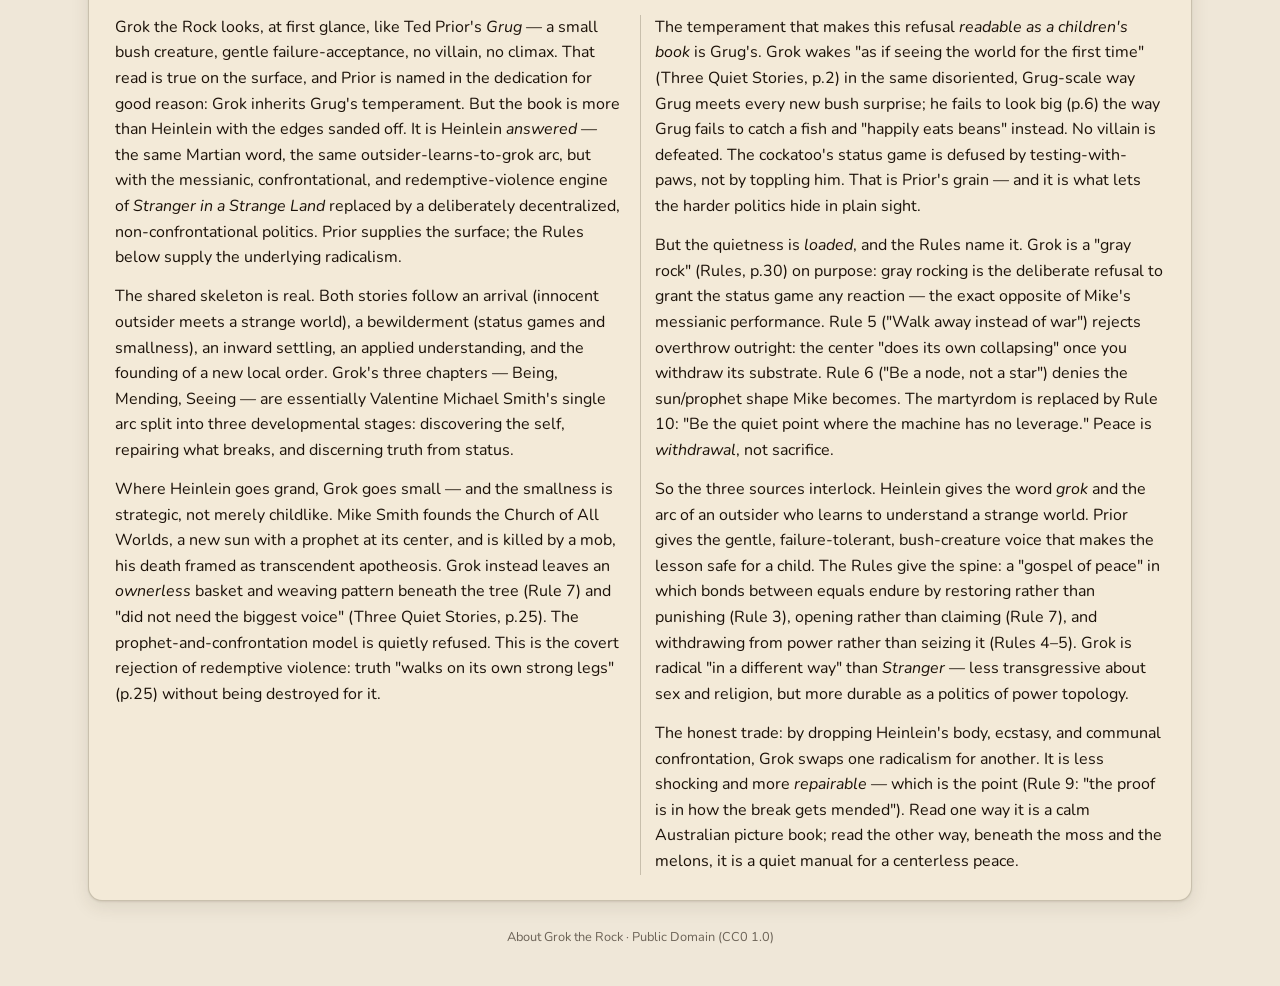
==== commit 41ce639c: "Improve print and download buttons, more consistent header; needs extraction" ====
--- a/about-grok.html
+++ b/about-grok.html
@@ -348,6 +348,81 @@
     font-weight: 700;
   }
   .site-link.active:hover { background: rgba(107,98,86,0.30); border-color: #6b6256; color: #1b1108; }
+  /* Icon buttons (Print / Download): compact width with hover tooltip */
+  .icon-btn {
+    position: relative;
+    width: 2.5rem;
+    padding-left: 0;
+    padding-right: 0;
+    gap: 0.4rem;
+  }
+  .icon-btn-glyph {
+    width: 1.15em;
+    height: 1.15em;
+    flex: none;
+  }
+  .icon-btn-label {
+    position: absolute;
+    bottom: calc(100% + 0.4rem);
+    left: 50%;
+    transform: translateX(-50%);
+    white-space: nowrap;
+    background: #2a2018;
+    color: #f7f0e2;
+    font-size: 0.78rem;
+    font-weight: 600;
+    padding: 0.25rem 0.55rem;
+    border-radius: 0.4rem;
+    box-shadow: 0 4px 14px rgba(40,30,20,0.28);
+    opacity: 0;
+    pointer-events: none;
+    transition: opacity .12s ease;
+    z-index: 5;
+  }
+  .icon-btn-label::after {
+    content: "";
+    position: absolute;
+    top: 100%;
+    left: 50%;
+    transform: translateX(-50%);
+    border: 5px solid transparent;
+    border-top-color: #2a2018;
+  }
+  .icon-btn:hover .icon-btn-label,
+  .icon-btn:focus-visible .icon-btn-label { opacity: 1; }
+  /* Download confirmation dialog */
+  .site-dialog {
+    border: 1px solid rgba(150,140,120,0.55);
+    border-radius: 0.9rem;
+    background: #f7f0e2;
+    color: #3a2f22;
+    padding: 1.4rem 1.5rem 1.2rem;
+    max-width: min(28rem, 92vw);
+    box-shadow: 0 18px 50px rgba(40,30,20,0.30);
+  }
+  .site-dialog::backdrop {
+    background: rgba(28,20,12,0.42);
+    backdrop-filter: blur(1px);
+  }
+  .site-dialog h2 {
+    margin: 0 0 0.6rem;
+    font-size: 1.15rem;
+    color: #1b1108;
+  }
+  .site-dialog p {
+    margin: 0 0 1.1rem;
+    line-height: 1.5;
+    font-size: 0.95rem;
+  }
+  .site-dialog-actions {
+    display: flex;
+    justify-content: flex-end;
+    gap: 0.6rem;
+  }
+  .site-dialog-actions .site-link {
+    min-height: 2.4rem;
+    padding: 0.35rem 1.1rem;
+  }
   #lang-select {
     -webkit-appearance: none;
     -moz-appearance: none;
@@ -403,6 +478,25 @@
       font-size: 1rem;
       box-sizing: border-box;
     }
+    .site-drawer .icon-btn {
+      width: 100%;
+      justify-content: center;
+      padding-left: 0.9rem;
+      padding-right: 0.9rem;
+    }
+    .site-drawer .icon-btn-label {
+      position: static;
+      transform: none;
+      opacity: 1;
+      pointer-events: auto;
+      background: none;
+      color: inherit;
+      font-size: 1rem;
+      font-weight: 600;
+      padding: 0;
+      box-shadow: none;
+    }
+    .site-drawer .icon-btn-label::after { display: none; }
   }
 
   html[dir="rtl"] .site-drawer {
@@ -448,7 +542,14 @@
   <div id="site-drawer" class="site-drawer">
       <button type="button" class="nav-close" data-i18n="nav.close">Close</button>
       <nav class="site-nav" aria-label="Site">
-        <button class="site-link" id="download-archive-btn" type="button" data-i18n="nav.download">Download</button>
+        <button class="site-link icon-btn" id="print-btn" type="button" aria-labelledby="print-lbl">
+          <svg class="icon-btn-glyph" viewBox="0 0 24 24" aria-hidden="true" focusable="false"><path fill="none" stroke="currentColor" stroke-width="1.8" stroke-linecap="round" stroke-linejoin="round" d="M7 9V4h10v5M7 18H5a2 2 0 0 1-2-2v-4a2 2 0 0 1 2-2h14a2 2 0 0 1 2 2v4a2 2 0 0 1-2 2h-2M7 14h10v6H7z"/></svg>
+          <span class="icon-btn-label" id="print-lbl" data-i18n="nav.print">Print</span>
+        </button>
+        <button class="site-link icon-btn" id="download-archive-btn" type="button" aria-labelledby="download-lbl">
+          <svg class="icon-btn-glyph" viewBox="0 0 24 24" aria-hidden="true" focusable="false"><path fill="none" stroke="currentColor" stroke-width="1.8" stroke-linecap="round" stroke-linejoin="round" d="M12 3v12m0 0l-4-4m4 4l4-4M5 19h14"/></svg>
+          <span class="icon-btn-label" id="download-lbl" data-i18n="nav.download">Download</span>
+        </button>
         <select id="lang-select" class="site-link" aria-label="Language"></select>
         <a class="site-link" href="grok-rules.html" data-i18n="nav.rules">Rules</a>
         <span class="site-link active" aria-current="page" data-i18n="nav.about">About</span>
@@ -457,6 +558,15 @@
       </nav>
     </div>
 </div>
+
+  <dialog id="download-dialog" class="site-dialog" aria-labelledby="download-dialog-title">
+    <h2 id="download-dialog-title" data-i18n="download.dialogTitle">Download the site</h2>
+    <p data-i18n="download.dialogDesc">Downloads a single .zip with all 4 web pages — Quiet Stories, Tall Tales, Rules, and About — plus every image, style, and script they need to read the whole site offline.</p>
+    <div class="site-dialog-actions">
+      <button type="button" class="site-link" id="download-cancel-btn" data-i18n="download.dialogCancel">Cancel</button>
+      <button type="button" class="site-link" id="download-confirm-btn" data-i18n="download.dialogConfirm" autofocus>Download</button>
+    </div>
+  </dialog>
 
 <div class="wrap">
   <div class="board">
@@ -579,6 +689,8 @@
         .join('');
       window.addEventListener('beforeprint', () => { document.title = printTitle; });
       window.addEventListener('afterprint', () => { document.title = originalTitle; });
+      const printBtn = document.getElementById('print-btn');
+      if (printBtn) printBtn.addEventListener('click', () => { window.print(); });
     })();
   </script>
   <script src="vendor/fflate.min.js"></script>
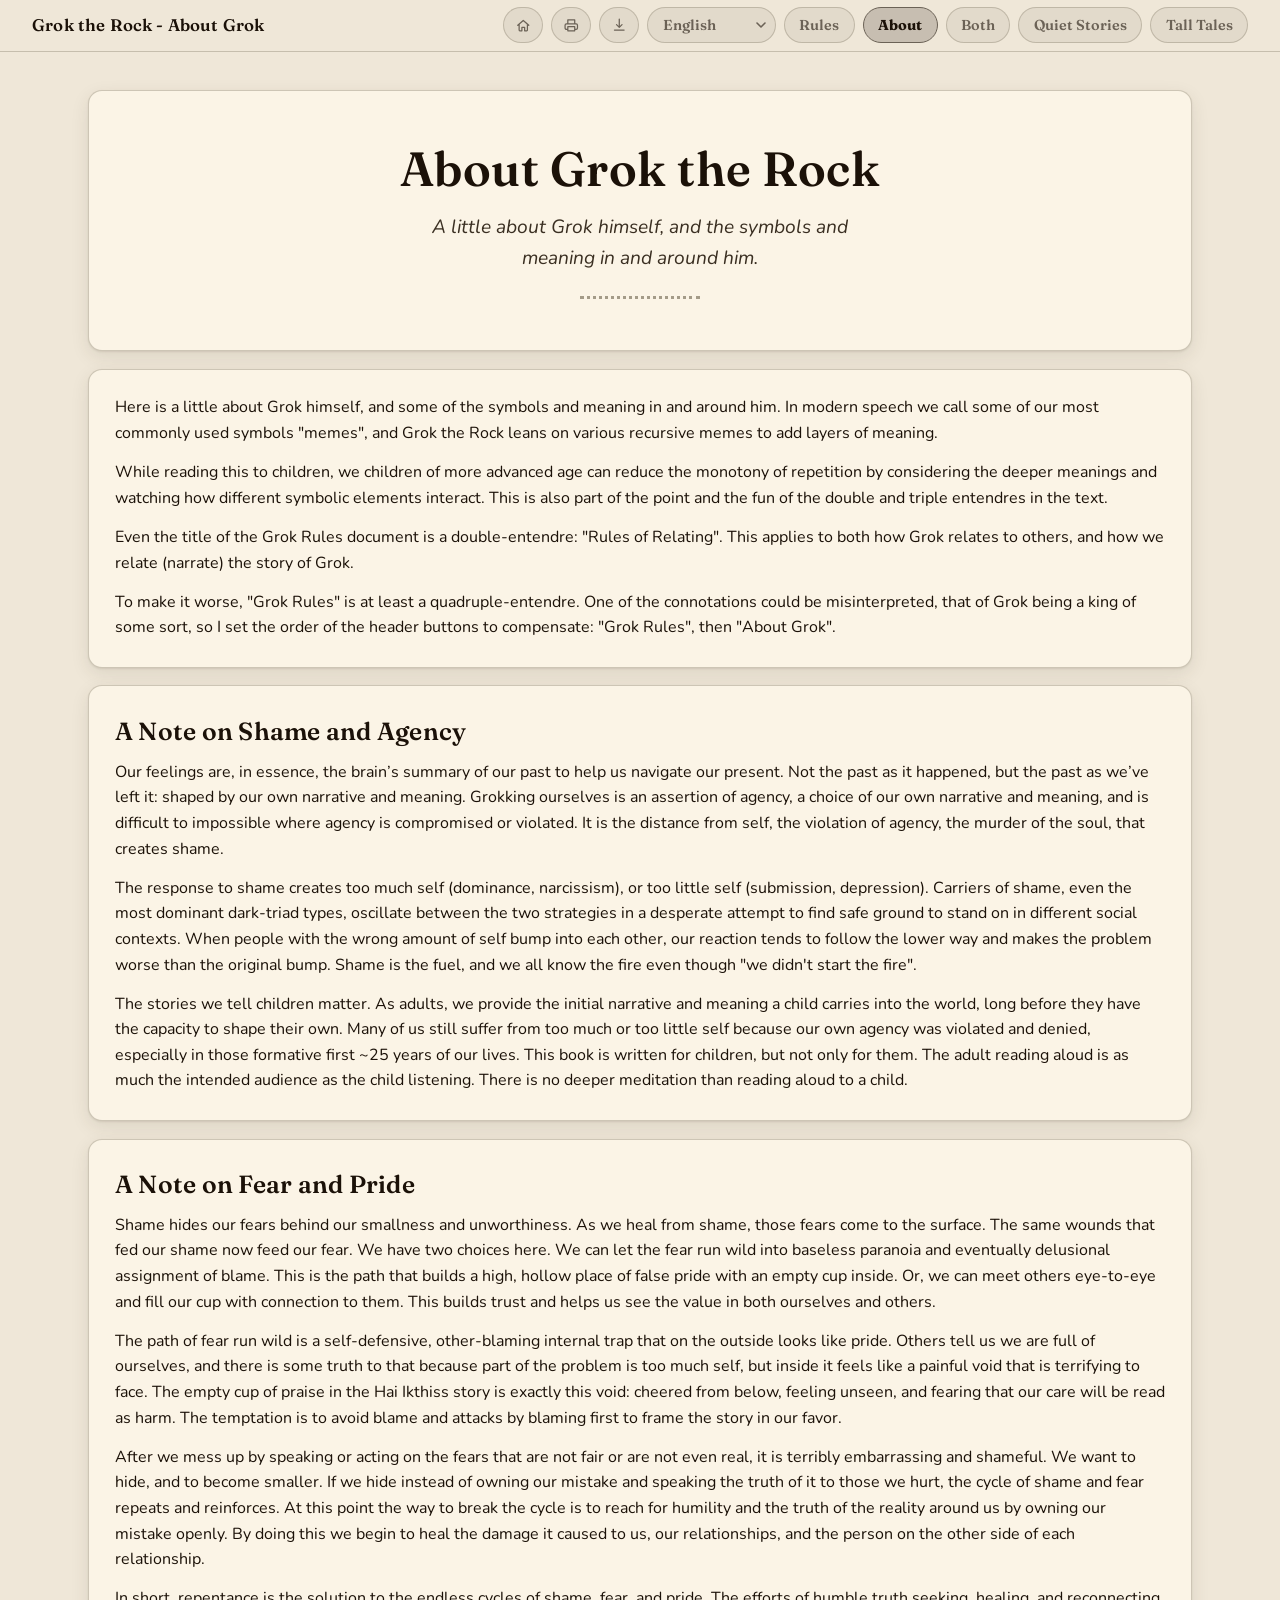
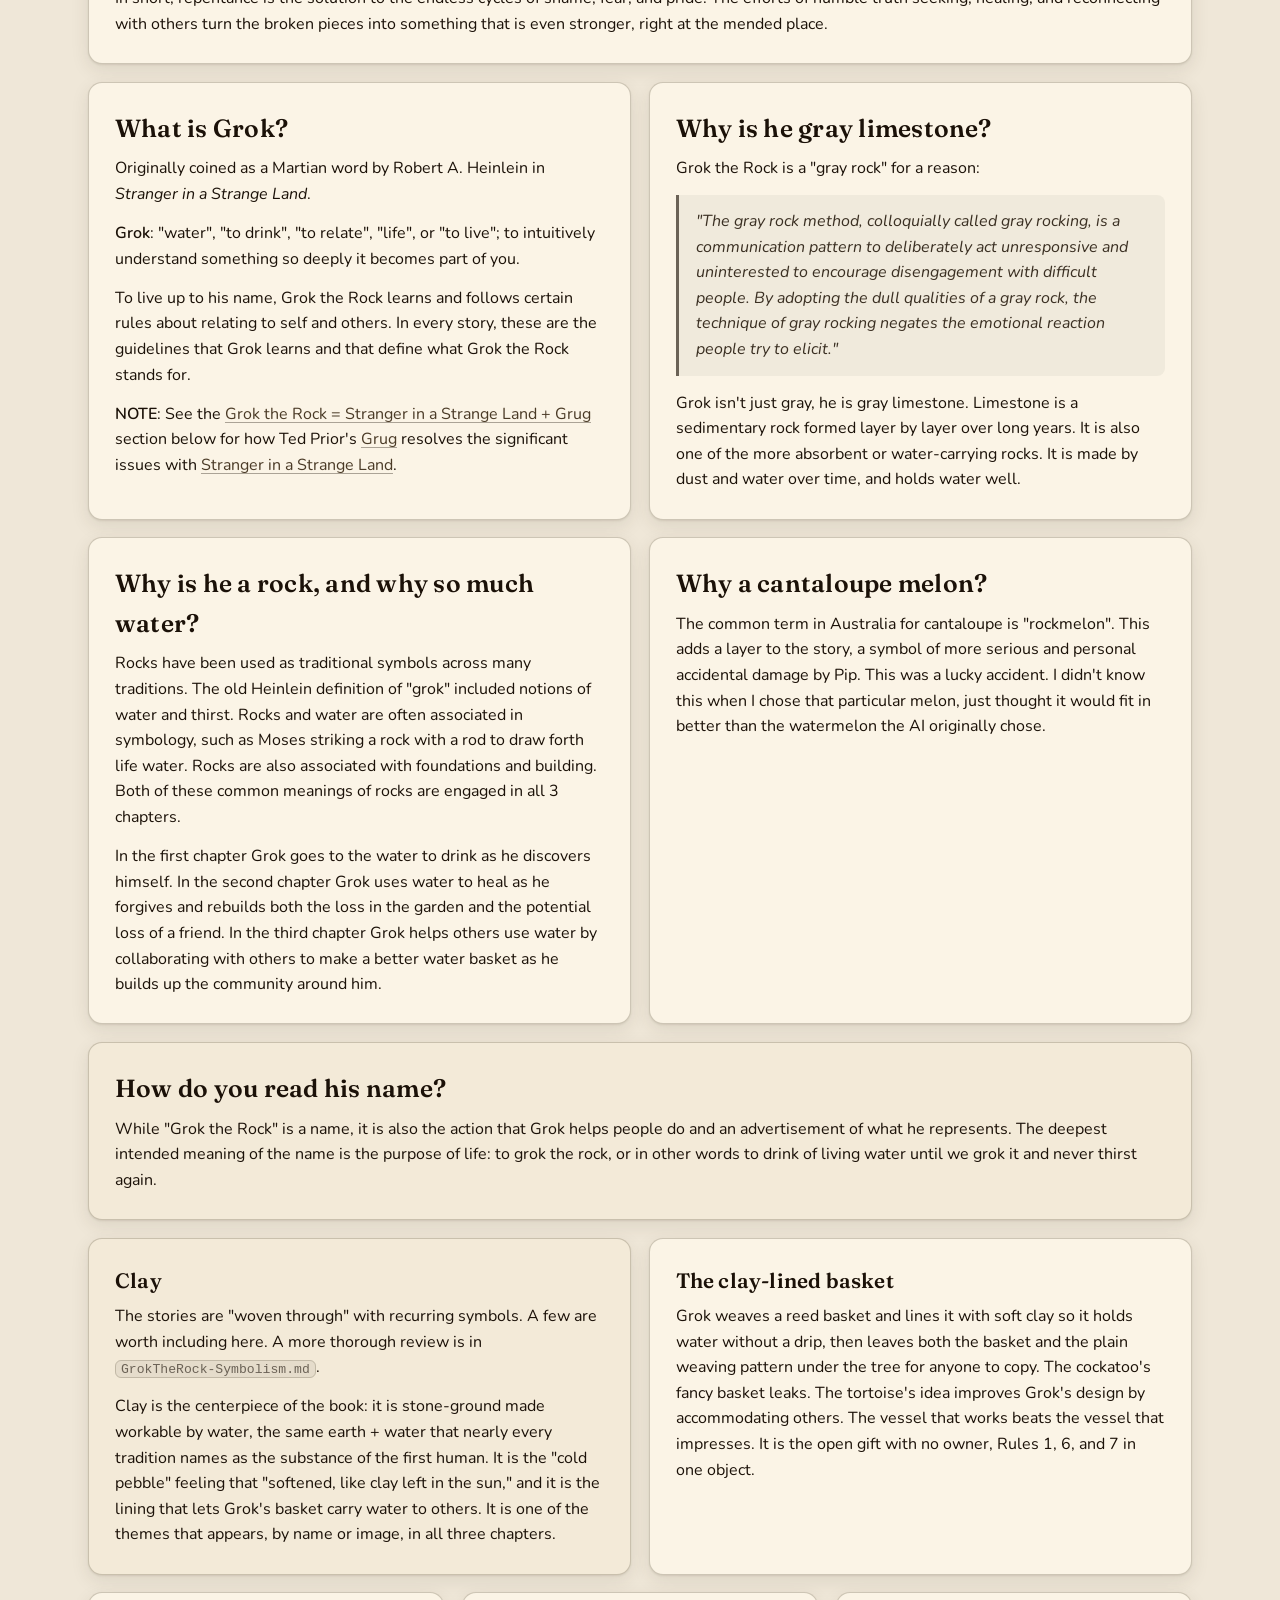
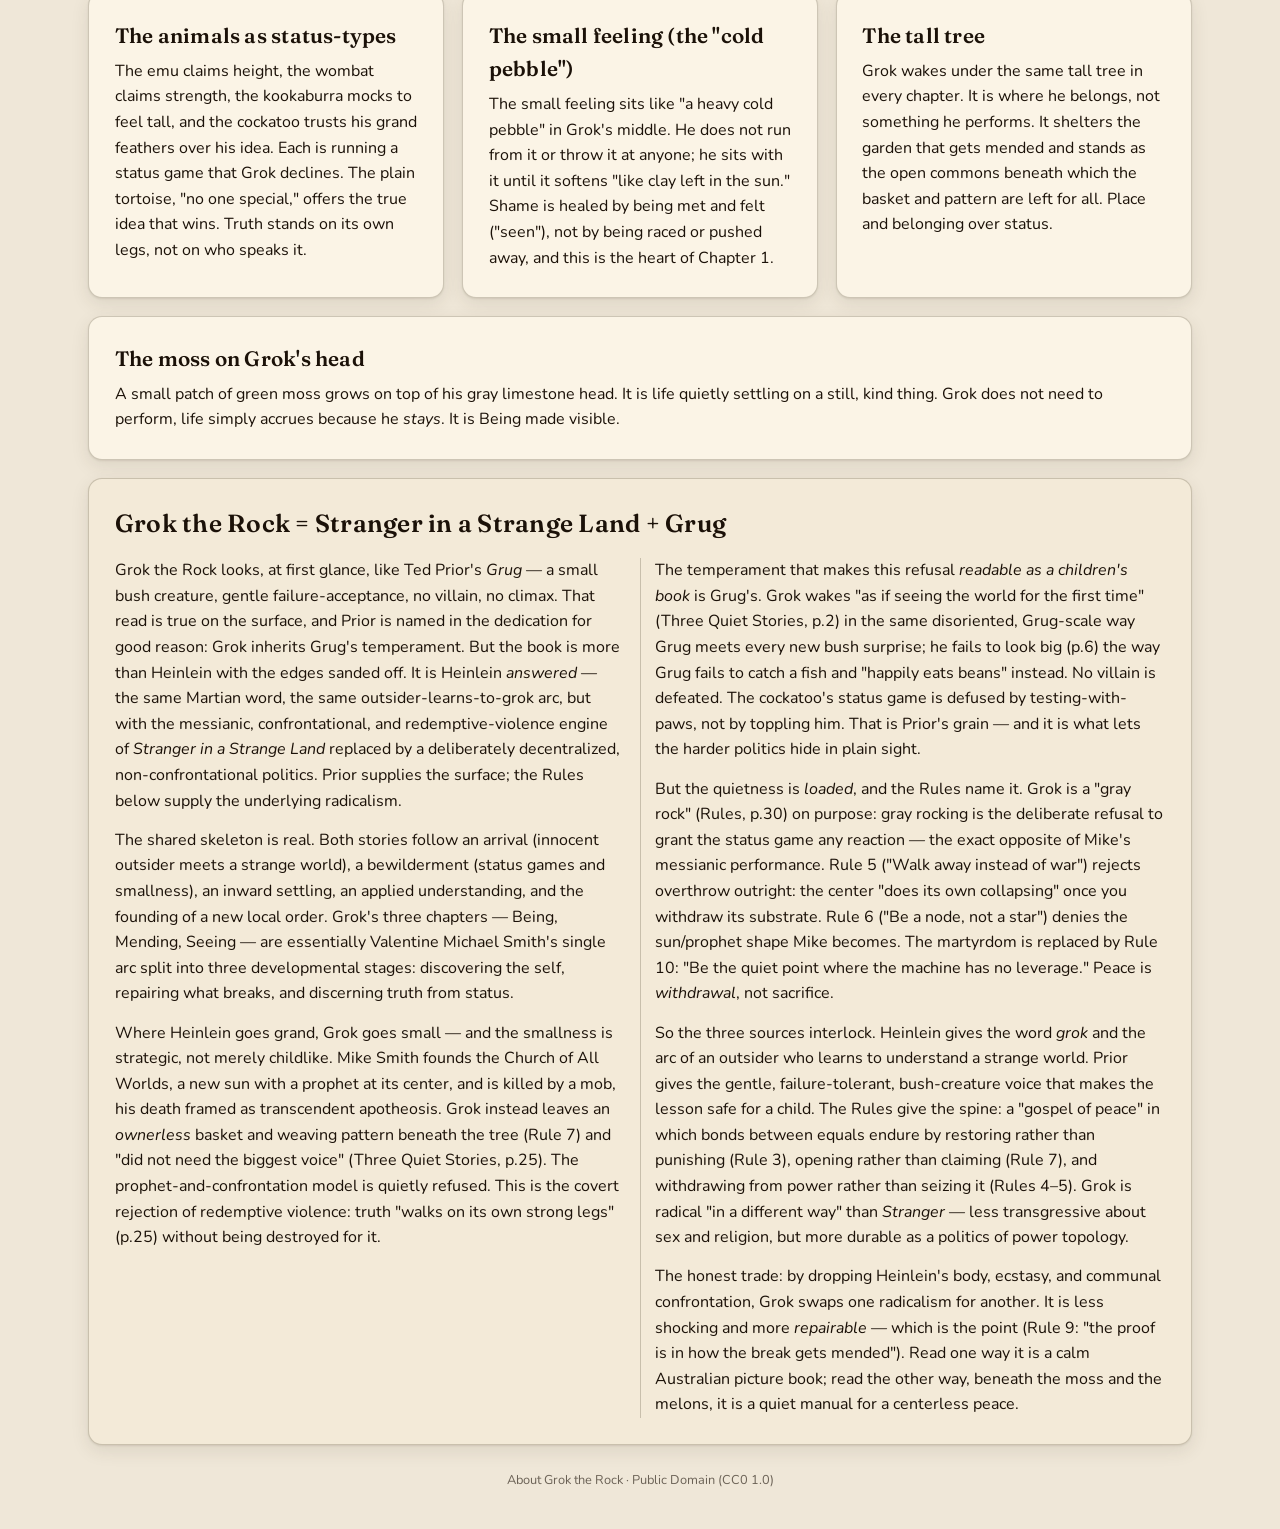
==== commit e9c1da45: "Add note on fear and pride to about-grok.html; this was much needed, and not something I could have " ====
--- a/about-grok.html
+++ b/about-grok.html
@@ -11,563 +11,9 @@
 <link rel="preconnect" href="https://fonts.googleapis.com">
 <link rel="preconnect" href="https://fonts.gstatic.com" crossorigin>
 <link href="https://fonts.googleapis.com/css2?family=Fraunces:opsz,wght@9..144,400;9..144,600;9..144,700&family=Nunito:wght@400;600;700&display=swap" rel="stylesheet">
-<style>
-  :root {
-    color-scheme: light;
-    --paper: #efe7d8;
-    --slab: #fbf4e6;
-    --slab-tint: #f3ead8;
-    --ink: #1b1108;
-    --ink-soft: #3a2f22;
-    --stone: #6b6256;
-    --line: rgba(150,140,120,0.45);
-    --dot: rgba(150,140,120,0.85);
-    --shadow: 0 1px 2px rgba(60,46,30,0.10), 0 6px 18px rgba(60,46,30,0.10);
-    --shadow-lift: 0 2px 4px rgba(60,46,30,0.14), 0 14px 34px rgba(60,46,30,0.16);
-  }
-  * { box-sizing: border-box; }
-  html { scroll-padding-top: max(5rem, env(safe-area-inset-top) + 4rem); }
-  .site-link:focus-visible,
-  .seelink:focus-visible,
-  a:focus-visible,
-  button:focus-visible,
-  select:focus-visible {
-    outline: 2px solid #1b1108;
-    outline-offset: 3px;
-  }
-  html, body { margin: 0; padding: 0; background: var(--paper); }
-  body {
-    font-family: "Nunito", "Iowan Old Style", "Palatino Linotype", Palatino, Georgia, serif;
-    color: var(--ink);
-    line-height: 1.6;
-    -webkit-font-smoothing: antialiased;
-  }
-  h1, h2, h3, .site-title, .rule .num {
-    font-family: "Fraunces", "Iowan Old Style", Palatino, Georgia, serif;
-    font-optical-sizing: auto;
-  }
-  h1, h2, h3 { font-weight: 600; letter-spacing: 0.01em; }
-  .hero h1 { font-weight: 600; letter-spacing: 0.005em; }
-  .rule .num { font-weight: 700; }
-
-  .wrap { max-width: 1180px; margin: 0 auto; padding: clamp(1rem, 3vw, 2.6rem); }
-
-  .board {
-    display: grid;
-    grid-template-columns: repeat(12, 1fr);
-    gap: clamp(0.7rem, 1.4vw, 1.2rem);
-    align-items: stretch;
-  }
-
-  .card {
-    position: relative;
-    display: flex;
-    flex-direction: column;
-    background: var(--slab);
-    border: 1px solid var(--line);
-    border-radius: 14px;
-    padding: clamp(1.1rem, 2vw, 1.9rem);
-    box-shadow: var(--shadow);
-    overflow: hidden;
-    transition: transform .2s ease, box-shadow .2s ease;
-  }
-  .card:hover { transform: translateY(-3px); box-shadow: var(--shadow-lift); }
-
-  .span12 { grid-column: span 12; }
-  .span7  { grid-column: span 7; }
-  .span5  { grid-column: span 5; }
-  .span8  { grid-column: span 8; }
-  .span4  { grid-column: span 4; }
-  .span6  { grid-column: span 6; }
-
-  /* Hero */
-  .hero { text-align: center; padding: clamp(1.8rem, 4vw, 3.2rem) clamp(1rem,4vw,2.5rem); }
-  .hero h1 {
-    margin: 0;
-    font-size: clamp(1.7rem, 4.4vw, 3rem);
-    font-weight: 600;
-    letter-spacing: 0.01em;
-    line-height: 1.12;
-  }
-  .hero .essence {
-    margin: 1rem auto 0;
-    max-width: 38ch;
-    font-style: italic;
-    color: var(--ink-soft);
-    font-size: clamp(0.95rem, 1.7vw, 1.2rem);
-  }
-  .hero .dotrule {
-    width: 120px; margin: 1.4rem auto 0;
-    border: none; border-top: 3px dotted var(--dot);
-  }
-
-  /* Section headings inside cards */
-  h2 {
-    margin: 0 0 0.5rem;
-    font-size: clamp(1.15rem, 2.2vw, 1.55rem);
-    font-weight: 600;
-    letter-spacing: 0.01em;
-  }
-  h3 {
-    margin: 0 0 0.4rem;
-    font-size: clamp(1.05rem, 1.8vw, 1.3rem);
-    font-weight: 600;
-  }
-  p { margin: 0 0 0.85rem; }
-  p:last-child { margin-bottom: 0; }
-  strong { font-weight: 600; }
-
-  .tint { background: var(--slab-tint); }
-
-  blockquote {
-    margin: 0 0 0.9rem;
-    padding: 0.85rem 1.1rem;
-    background: rgba(107,98,86,0.07);
-    border-left: 3px solid var(--stone);
-    border-radius: 0 8px 8px 0;
-    font-style: italic;
-    color: var(--ink-soft);
-  }
-  blockquote p { margin: 0 0 0.5rem; }
-  blockquote p:last-child { margin-bottom: 0; }
-
-  /* Cluster tags */
-  .tags { display: flex; flex-wrap: wrap; gap: 0.4rem; margin-top: auto; padding-top: 1rem; padding-right: 3.5rem; position: relative; z-index: 2; }
-  .tag {
-    font-size: 0.7rem;
-    letter-spacing: 0.08em;
-    text-transform: uppercase;
-    color: var(--stone);
-    border: 1px solid var(--line);
-    border-radius: 999px;
-    padding: 0.18rem 0.6rem;
-    background: rgba(255,255,255,0.35);
-  }
-
-  /* Rule cards */
-  .rule .num {
-    position: absolute;
-    right: 0.5rem;
-    bottom: -0.6rem;
-    font-size: clamp(4.5rem, 11vw, 9rem);
-    font-weight: 700;
-    line-height: 1;
-    color: rgba(107,98,86,0.12);
-    pointer-events: none;
-    user-select: none;
-  }
-  .rule .rule-title {
-    position: relative;
-    font-size: clamp(1.2rem, 2.3vw, 1.7rem);
-    font-weight: 600;
-    margin: 0 0 0.6rem;
-    padding-right: 3.5rem;
-    z-index: 1;
-  }
-  .rule p { position: relative; z-index: 1; }
-  .rule.feature { background: var(--slab-tint); }
-
-  .chip {
-    font-family: "SFMono-Regular", ui-monospace, "Menlo", Consolas, monospace;
-    font-size: 0.82em;
-    color: var(--stone);
-    background: rgba(107,98,86,0.10);
-    border: 1px solid var(--line);
-    border-radius: 6px;
-    padding: 0.05em 0.38em;
-    white-space: nowrap;
-  }
-  a.chip { text-decoration: none; transition: background .15s ease, border-color .15s ease, color .15s ease; }
-  a.chip:hover {
-    background: rgba(107,98,86,0.22);
-    border-color: var(--stone);
-    color: var(--ink);
-  }
-
-  /* Inline see-also links: dark, slightly off-color, wrap-friendly */
-  .seelink {
-    color: #4a3a26;
-    text-decoration: underline;
-    text-decoration-color: rgba(107,98,86,0.55);
-    text-underline-offset: 0.18em;
-    transition: color .15s ease, text-decoration-color .15s ease;
-  }
-  .seelink:hover {
-    color: #1b1108;
-    text-decoration-color: var(--stone);
-  }
-
-  .closing { text-align: center; }
-  .closing p { max-width: 56ch; margin-left: auto; margin-right: auto; }
-  .closing .big {
-    font-size: clamp(1.15rem, 2.4vw, 1.6rem);
-    font-style: italic;
-    color: var(--ink-soft);
-  }
-  .closing .final {
-    margin-top: 0.8rem;
-    font-weight: 600;
-    letter-spacing: 0.02em;
-  }
-
-  .footnote { text-align:center; color: var(--stone); font-size: 0.8rem; margin-top: 1.6rem; }
-
-  /* Two-column reading layout inside a wide card */
-  .twocol {
-    column-count: 2;
-    column-gap: clamp(1.2rem, 2.4vw, 2.2rem);
-    column-rule: 1px solid var(--line);
-    margin-top: 0.4rem;
-  }
-  .twocol p { margin: 0 0 0.85rem; break-inside: avoid; }
-  .twocol p:last-child { margin-bottom: 0; }
-
-  @media (max-width: 860px) {
-    .twocol { column-count: 1; column-rule: none; }
-    .board { grid-template-columns: 1fr; }
-    .span12, .span7, .span5, .span8, .span4, .span6 { grid-column: span 1; }
-    .rule .num { font-size: 5rem; }
-  }
-
-
-  .site-chrome {
-    position: sticky;
-    top: 0;
-    z-index: 100;
-    display: flex;
-    align-items: center;
-    justify-content: space-between;
-    gap: 0.5rem;
-    padding: 0.45rem clamp(0.8rem, 3vw, 2rem);
-    padding-top: max(0.45rem, env(safe-area-inset-top));
-    padding-left: max(clamp(0.8rem, 3vw, 2rem), env(safe-area-inset-left));
-    padding-right: max(clamp(0.8rem, 3vw, 2rem), env(safe-area-inset-right));
-    background: rgba(239,231,216,0.97);
-    border-bottom: 1px solid rgba(150,140,120,0.45);
-    font-family: "Fraunces", "Iowan Old Style", "Palatino Linotype", Palatino, Georgia, serif;
-  }
-  .site-chrome .site-header {
-    position: static;
-    flex: 1 1 auto;
-    min-width: 0;
-    display: flex;
-    align-items: center;
-    justify-content: space-between;
-    gap: 0.5rem;
-    padding: 0;
-    background: transparent;
-    border: none;
-    overflow: visible;
-  }
-
-  .site-header {
-    /* layout provided by .site-chrome */
-  }
-  .site-title {
-    font-family: "Fraunces", "Iowan Old Style", Palatino, Georgia, serif;
-    font-size: 1.05rem;
-    font-weight: 600;
-    color: #1b1108;
-    letter-spacing: 0.01em;
-    min-width: 0;
-    flex: 1 1 auto;
-    white-space: nowrap;
-    overflow: hidden;
-    text-overflow: ellipsis;
-  }
-  .nav-toggle, .nav-close {
-    font-family: inherit;
-    font-size: 0.9rem;
-    font-weight: 600;
-    color: #1b1108;
-    background: rgba(107,98,86,0.12);
-    border: 1px solid rgba(150,140,120,0.45);
-    border-radius: 999px;
-    padding: 0.45rem 0.95rem;
-    min-height: 2.5rem;
-    cursor: pointer;
-    flex: 0 0 auto;
-  }
-  .nav-toggle:hover, .nav-close:hover {
-    background: rgba(107,98,86,0.22);
-    border-color: #6b6256;
-  }
-  .nav-close { align-self: flex-end; }
-  .nav-backdrop {
-    display: none;
-    position: fixed;
-    inset: 0;
-    z-index: 150;
-    background: rgba(27,17,8,0.35);
-  }
-  body.nav-open .nav-backdrop { display: block; }
-  body.nav-open { overflow: hidden; }
-
-  /* When nav.js mounts drawer on body (mobile), keep full-viewport overlay */
-  body > .site-drawer {
-    z-index: 200;
-  }
-  body > .nav-backdrop {
-    z-index: 150;
-  }
-
-  .site-drawer {
-    display: flex;
-    align-items: center;
-  }
-  .site-nav {
-    display: flex;
-    gap: 0.5rem;
-    flex-wrap: wrap;
-    justify-content: flex-end;
-    align-items: center;
-  }
-  .site-link {
-    font-size: 0.9rem;
-    font-weight: 600;
-    text-decoration: none;
-    color: #6b6256;
-    background: rgba(107,98,86,0.10);
-    border: 1px solid rgba(150,140,120,0.45);
-    border-radius: 999px;
-    padding: 0.35rem 0.9rem;
-    min-height: 2.25rem;
-    display: inline-flex;
-    align-items: center;
-    justify-content: center;
-    transition: background .15s ease, border-color .15s ease, color .15s ease;
-    cursor: pointer;
-    font-family: inherit;
-  }
-  .site-link:hover { background: rgba(107,98,86,0.22); border-color: #6b6256; color: #1b1108; }
-  .site-link.active {
-    cursor: default;
-    color: #1b1108;
-    background: rgba(107,98,86,0.30);
-    border-color: #6b6256;
-    font-weight: 700;
-  }
-  .site-link.active:hover { background: rgba(107,98,86,0.30); border-color: #6b6256; color: #1b1108; }
-  /* Icon buttons (Print / Download): compact width with hover tooltip */
-  .icon-btn {
-    position: relative;
-    width: 2.5rem;
-    padding-left: 0;
-    padding-right: 0;
-    gap: 0.4rem;
-  }
-  .icon-btn-glyph {
-    width: 1.15em;
-    height: 1.15em;
-    flex: none;
-  }
-  .icon-btn-label {
-    position: absolute;
-    bottom: calc(100% + 0.4rem);
-    left: 50%;
-    transform: translateX(-50%);
-    white-space: nowrap;
-    background: #2a2018;
-    color: #f7f0e2;
-    font-size: 0.78rem;
-    font-weight: 600;
-    padding: 0.25rem 0.55rem;
-    border-radius: 0.4rem;
-    box-shadow: 0 4px 14px rgba(40,30,20,0.28);
-    opacity: 0;
-    pointer-events: none;
-    transition: opacity .12s ease;
-    z-index: 5;
-  }
-  .icon-btn-label::after {
-    content: "";
-    position: absolute;
-    top: 100%;
-    left: 50%;
-    transform: translateX(-50%);
-    border: 5px solid transparent;
-    border-top-color: #2a2018;
-  }
-  .icon-btn:hover .icon-btn-label,
-  .icon-btn:focus-visible .icon-btn-label { opacity: 1; }
-  /* Download confirmation dialog */
-  .site-dialog {
-    border: 1px solid rgba(150,140,120,0.55);
-    border-radius: 0.9rem;
-    background: #f7f0e2;
-    color: #3a2f22;
-    padding: 1.4rem 1.5rem 1.2rem;
-    max-width: min(28rem, 92vw);
-    box-shadow: 0 18px 50px rgba(40,30,20,0.30);
-  }
-  .site-dialog::backdrop {
-    background: rgba(28,20,12,0.42);
-    backdrop-filter: blur(1px);
-  }
-  .site-dialog h2 {
-    margin: 0 0 0.6rem;
-    font-size: 1.15rem;
-    color: #1b1108;
-  }
-  .site-dialog p {
-    margin: 0 0 1.1rem;
-    line-height: 1.5;
-    font-size: 0.95rem;
-  }
-  .site-dialog-actions {
-    display: flex;
-    justify-content: flex-end;
-    gap: 0.6rem;
-  }
-  .site-dialog-actions .site-link {
-    min-height: 2.4rem;
-    padding: 0.35rem 1.1rem;
-  }
-  #lang-select {
-    -webkit-appearance: none;
-    -moz-appearance: none;
-    appearance: none;
-    padding-right: 1.4rem;
-    background-image: url("data:image/svg+xml,%3Csvg xmlns='http://www.w3.org/2000/svg' width='10' height='6' viewBox='0 0 10 6'%3E%3Cpath d='M1 1l4 4 4-4' fill='none' stroke='%236b6256' stroke-width='1.6' stroke-linecap='round' stroke-linejoin='round'/%3E%3C/svg%3E");
-    background-repeat: no-repeat;
-    background-position: right 0.6rem center;
-  }
-  .nav-toggle { display: none; }
-  .nav-close { display: none; }
-  @media (max-width: 720px) {
-    .nav-toggle { display: inline-flex; align-items: center; }
-    .site-drawer {
-      display: none;
-      position: fixed;
-      top: 0;
-      right: 0;
-      bottom: 0;
-      left: auto;
-      z-index: 200;
-      width: min(20rem, 88vw);
-      max-width: 100vw;
-      height: 100%;
-      max-height: 100dvh;
-      margin: 0;
-      flex-direction: column;
-      align-items: stretch;
-      gap: 0.75rem;
-      padding: max(0.75rem, env(safe-area-inset-top)) 1rem max(1rem, env(safe-area-inset-bottom));
-      padding-right: max(1rem, env(safe-area-inset-right));
-      background: #f7f0e2;
-      border-left: 1px solid rgba(150,140,120,0.45);
-      box-shadow: -8px 0 28px rgba(40,30,20,0.18);
-      overflow-x: hidden;
-      overflow-y: auto;
-      -webkit-overflow-scrolling: touch;
-    }
-    body.nav-open .site-drawer { display: flex; }
-    .nav-close { display: inline-flex; align-items: center; }
-    .site-nav {
-      flex-direction: column;
-      align-items: stretch;
-      justify-content: flex-start;
-      gap: 0.45rem;
-    }
-    .site-drawer .site-link,
-    .site-drawer #lang-select,
-    .site-drawer .nav-close {
-      width: 100%;
-      justify-content: center;
-      min-height: 2.75rem;
-      font-size: 1rem;
-      box-sizing: border-box;
-    }
-    .site-drawer .icon-btn {
-      width: 100%;
-      justify-content: center;
-      padding-left: 0.9rem;
-      padding-right: 0.9rem;
-    }
-    .site-drawer .icon-btn-label {
-      position: static;
-      transform: none;
-      opacity: 1;
-      pointer-events: auto;
-      background: none;
-      color: inherit;
-      font-size: 1rem;
-      font-weight: 600;
-      padding: 0;
-      box-shadow: none;
-    }
-    .site-drawer .icon-btn-label::after { display: none; }
-  }
-
-  html[dir="rtl"] .site-drawer {
-    right: auto;
-    left: 0;
-    border-left: none;
-    border-right: 1px solid rgba(150,140,120,0.45);
-    box-shadow: 8px 0 28px rgba(40,30,20,0.18);
-  }
-
-
-  @media print {
-    @page { size: Letter portrait; scale: 0.62; margin: 0.4in; }
-    html, body { background: #fff; }
-    .site-chrome, .site-header { display: none !important; }
-    .wrap { max-width: none; margin: 0; padding: 0; }
-    .board { grid-template-columns: repeat(12, 1fr); gap: 0.4rem; }
-    .span12 { grid-column: span 12; }
-    .span7  { grid-column: span 7; }
-    .span5  { grid-column: span 5; }
-    .span8  { grid-column: span 8; }
-    .span4  { grid-column: span 4; }
-    .span6  { grid-column: span 6; }
-    .card {
-      -webkit-print-color-adjust: exact;
-      print-color-adjust: exact;
-    }
-  }
-  .caption .phon {
-      font-size: 0.75em;
-      font-style: italic;
-      opacity: 0.7;
-  }
-</style>
+<link rel="stylesheet" href="site.css">
 </head>
 <body>
-  <div class="site-chrome">
-  <header class="site-header">
-    <span class="site-title" data-i18n="site.title.about">Grok the Rock - About Grok</span>
-    <button type="button" class="nav-toggle site-link" aria-expanded="false" aria-controls="site-drawer" data-i18n="nav.menu">Menu</button>
-  </header>
-  <div class="nav-backdrop" hidden></div>
-  <div id="site-drawer" class="site-drawer">
-      <button type="button" class="nav-close" data-i18n="nav.close">Close</button>
-      <nav class="site-nav" aria-label="Site">
-        <button class="site-link icon-btn" id="print-btn" type="button" aria-labelledby="print-lbl">
-          <svg class="icon-btn-glyph" viewBox="0 0 24 24" aria-hidden="true" focusable="false"><path fill="none" stroke="currentColor" stroke-width="1.8" stroke-linecap="round" stroke-linejoin="round" d="M7 9V4h10v5M7 18H5a2 2 0 0 1-2-2v-4a2 2 0 0 1 2-2h14a2 2 0 0 1 2 2v4a2 2 0 0 1-2 2h-2M7 14h10v6H7z"/></svg>
-          <span class="icon-btn-label" id="print-lbl" data-i18n="nav.print">Print</span>
-        </button>
-        <button class="site-link icon-btn" id="download-archive-btn" type="button" aria-labelledby="download-lbl">
-          <svg class="icon-btn-glyph" viewBox="0 0 24 24" aria-hidden="true" focusable="false"><path fill="none" stroke="currentColor" stroke-width="1.8" stroke-linecap="round" stroke-linejoin="round" d="M12 3v12m0 0l-4-4m4 4l4-4M5 19h14"/></svg>
-          <span class="icon-btn-label" id="download-lbl" data-i18n="nav.download">Download</span>
-        </button>
-        <select id="lang-select" class="site-link" aria-label="Language"></select>
-        <a class="site-link" href="grok-rules.html" data-i18n="nav.rules">Rules</a>
-        <span class="site-link active" aria-current="page" data-i18n="nav.about">About</span>
-        <a class="site-link" href="index.html" data-i18n="nav.book">Quiet Stories</a>
-        <a class="site-link" href="tall-tales.html" data-i18n="nav.tall">Tall Tales</a>
-      </nav>
-    </div>
-</div>
-
-  <dialog id="download-dialog" class="site-dialog" aria-labelledby="download-dialog-title">
-    <h2 id="download-dialog-title" data-i18n="download.dialogTitle">Download the site</h2>
-    <p data-i18n="download.dialogDesc">Downloads a single .zip with all 4 web pages — Quiet Stories, Tall Tales, Rules, and About — plus every image, style, and script they need to read the whole site offline.</p>
-    <div class="site-dialog-actions">
-      <button type="button" class="site-link" id="download-cancel-btn" data-i18n="download.dialogCancel">Cancel</button>
-      <button type="button" class="site-link" id="download-confirm-btn" data-i18n="download.dialogConfirm" autofocus>Download</button>
-    </div>
-  </dialog>
-
 <div class="wrap">
   <div class="board">
 
@@ -591,6 +37,14 @@
       <p data-i18n-html="about.shame.1">Our feelings are, in essence, the brain’s summary of our past to help us navigate our present. Not the past as it happened, but the past as we’ve left it: shaped by our own narrative and meaning. Grokking ourselves is an assertion of agency, a choice of our own narrative and meaning, and is difficult to impossible where agency is compromised or violated. It is the distance from self, the violation of agency, the murder of the soul, that creates shame.</p>
       <p data-i18n-html="about.shame.2">The response to shame creates too much self (dominance, narcissism), or too little self (submission, depression). Carriers of shame, even the most dominant dark-triad types, oscillate between the two strategies in a desperate attempt to find safe ground to stand on in different social contexts. When people with the wrong amount of self bump into each other, our reaction tends to follow the lower way and makes the problem worse than the original bump. Shame is the fuel, and we all know the fire even though "we didn't start the fire".</p>
       <p data-i18n-html="about.shame.3">The stories we tell children matter. As adults, we provide the initial narrative and meaning a child carries into the world, long before they have the capacity to shape their own. Many of us still suffer from too much or too little self because our own agency was violated and denied, especially in those formative first ~25 years of our lives. This book is written for children, but not only for them. The adult reading aloud is as much the intended audience as the child listening. There is no deeper meditation than reading aloud to a child.</p>
+    </section>
+
+    <section class="card span12">
+      <h2 data-i18n-html="about.fear.title">A Note on Fear and Pride</h2>
+      <p data-i18n-html="about.fear.1">Shame hides our fears behind our smallness and unworthiness. As we heal from shame, those fears come to the surface. The same wounds that fed our shame now feed our fear. We have two choices here. We can let the fear run wild into baseless paranoia and eventually delusional assignment of blame. This is the path that builds a high, hollow place of false pride with an empty cup inside. Or, we can meet others eye-to-eye and fill our cup with connection to them. This builds trust and helps us see the value in both ourselves and others.</p>
+      <p data-i18n-html="about.fear.2">The path of fear run wild is a self-defensive, other-blaming internal trap that on the outside looks like pride. Others tell us we are full of ourselves, and there is some truth to that because part of the problem is too much self, but inside it feels like a painful void that is terrifying to face. The empty cup of praise in the Hai Ikthiss story is exactly this void: cheered from below, feeling unseen, and fearing that our care will be read as harm. The temptation is to avoid blame and attacks by blaming first to frame the story in our favor.</p>
+      <p data-i18n-html="about.fear.3">After we mess up by speaking or acting on the fears that are not fair or are not even real, it is terribly embarrassing and shameful. We want to hide, and to become smaller. If we hide instead of owning our mistake and speaking the truth of it to those we hurt, the cycle of shame and fear repeats and reinforces. At this point the way to break the cycle is to reach for humility and the truth of the reality around us by owning our mistake openly. By doing this we begin to heal the damage it caused to us, our relationships, and the person on the other side of each relationship.</p>
+      <p data-i18n-html="about.fear.4">In short, repentance is the solution to the endless cycles of shame, fear, and pride. The efforts of humble truth seeking, healing, and reconnecting with others turn the broken pieces into something that is even stronger, right at the mended place.</p>
     </section>
 
     <!-- CONTEXT PAIR -->
@@ -678,26 +132,9 @@
   </div>
   <p class="footnote" data-i18n-html="about.footnote">About Grok the Rock · Public Domain (CC0 1.0)</p>
 </div>
-  <script>
-    (function () {
-      const originalTitle = document.title;
-      const printTitle = originalTitle
-        .replace(/[^\p{L}\p{N}\s-]/gu, '')
-        .split(/\s+/)
-        .filter(Boolean)
-        .map((w, i) => i === 0 ? w : w.charAt(0).toUpperCase() + w.slice(1))
-        .join('');
-      window.addEventListener('beforeprint', () => { document.title = printTitle; });
-      window.addEventListener('afterprint', () => { document.title = originalTitle; });
-      const printBtn = document.getElementById('print-btn');
-      if (printBtn) printBtn.addEventListener('click', () => { window.print(); });
-    })();
-  </script>
   <script src="vendor/fflate.min.js"></script>
-  <script src="download-archive.js"></script>
-  <script src="nav.js"></script>
-  <script src="lang/en.js"></script>
-  <script src="lang/es.js"></script>
-  <script src="i18n.js"></script>
+<script src="lang/en.js"></script>
+<script src="lang/es.js"></script>
+<script src="site.js"></script>
 </body>
 </html>
--- a/site.css
+++ b/site.css
@@ -0,0 +1,1739 @@
+/* =============================================================================
+   SITE CSS — TABLE OF CONTENTS
+   1. Tokens / base document
+   2. Picture-book pages (quiet-stories / tall-tales)
+   3. Site chrome (header, nav drawer, icon buttons, download dialog)
+   4. Shared prose (links, print defaults)
+   5. English overlay rules (baked cover/chapter text)
+   6. Article pages (about / rules)
+   7. Home
+   8. book-text.html (text layout + all-langs print pack)
+   9. book-text.html screen UI (marker toggles + Print Options dialog)
+   ============================================================================= */
+
+/* --- 1. Tokens / base document --- */
+
+
+  :root { color-scheme: light; }
+
+
+  * { box-sizing: border-box; }
+
+
+  html, body { margin: 0; padding: 0; background: #efe7d8; }
+
+
+
+  html { scroll-padding-top: max(5rem, env(safe-area-inset-top) + 4rem); }
+
+
+  .site-link:focus-visible,
+  .seelink:focus-visible,
+  a:focus-visible,
+  button:focus-visible,
+  select:focus-visible {
+    outline: 2px solid #1b1108;
+    outline-offset: 3px;
+  }
+
+
+
+  body { font-family: "Nunito", "Iowan Old Style", "Palatino Linotype", Palatino, Georgia, serif; }
+
+
+  h1, h2, h3 { font-family: "Fraunces", "Iowan Old Style", Palatino, Georgia, serif; font-optical-sizing: auto; font-weight: 600; letter-spacing: 0.01em; }
+
+
+  .book {
+    display: grid;
+    grid-template-columns: 1fr 1fr;
+    gap: 0.6vw;
+    padding: 0.6vw;
+  }
+
+
+  .page {
+    position: relative;
+    line-height: 0;
+    background: #efe7d8;
+    overflow: hidden;
+  }
+
+
+  .page .page-num {
+      position: absolute;
+      left: 0; right: 0; top: 0;
+      z-index: 2;
+      padding: 4% 7% 6%;
+      text-align: center;
+      line-height: 1.25;
+      font-size: clamp(0.7rem, 1.4vw, 1.3rem);
+      color: #1b1108;
+      text-shadow: 0 0 4px rgba(255,255,255,0.95), 0 0 9px rgba(255,255,255,0.85), 0 1px 3px rgba(40,30,20,0.4);
+  }
+
+
+  .page img {
+    width: 100%;
+    height: auto;
+    display: block;
+  }
+
+
+  .page p {
+    padding: 0;
+    margin: 0;
+  }
+
+
+  .book-single {
+      display: block;
+      padding: 0.6vw;
+  }
+
+
+  .book-single .page img {
+      width: 96vw;
+      margin: 0 auto;
+      aspect-ratio: initial;
+  }
+
+
+  .book-single .page video {
+      display: block;
+      max-height: 96vh;
+      max-width: 96vw;
+      width: auto;
+      margin: 0 auto;
+  }
+
+
+  .book-single .cover-img { display: none; }
+
+
+  /* --- 2. Picture-book pages --- */
+  /* Cover title overlay (screen only; printed JPG keeps its own baked text) */
+  .book-single.cover .page {
+      display: flex;
+      align-items: center;
+      justify-content: center;
+  }
+
+
+  .book-single.cover .cardtext { position: absolute; left: 0; right: 0; top: 0; bottom: 30%; z-index: 3; display: flex; flex-direction: column; justify-content: center; padding: 4% 10%; line-height: 0.75; color: #1b1108; text-shadow: 0 0 4px rgba(255,255,255,0.95), 0 0 9px rgba(255,255,255,0.85), 0 1px 3px rgba(40,30,20,0.4); }
+
+
+  /* Chapter title page overlays sit over the upper image area */
+  .chapter-title {
+      position: absolute;
+      left: 0; right: 0; top: 6%;
+      z-index: 2;
+      text-align: center;
+      padding: 4% 8% 0;
+      pointer-events: none;
+      line-height: 1.3;
+      color: #1b1108;
+      text-shadow: 0 0 4px rgba(255,255,255,0.95), 0 0 9px rgba(255,255,255,0.85), 0 1px 3px rgba(40,30,20,0.4);
+  }
+
+
+  .chapter-title.bottom {
+      top: auto;
+      bottom: 6%;
+      padding: 0 8% 4%;
+  }
+
+
+  .chapter-title h2 { font-size: clamp(1.1rem, 2.4vw, 2.2rem); margin: 0 0 0.3em; }
+
+
+  .chapter-title p { font-size: clamp(0.8rem, 1.6vw, 1.4rem); margin: 0; }
+
+
+  .caption {
+    position: absolute;
+    left: 0; right: 0;
+    bottom: 5%;
+    z-index: 1;
+    padding: 4% 7% 6%;
+    text-align: center;
+    line-height: 1.25;
+    font-size: clamp(0.7rem, 1.4vw, 1.3rem);
+    color: #1b1108;
+    text-shadow: 0 0 4px rgba(255,255,255,0.95), 0 0 9px rgba(255,255,255,0.85), 0 1px 3px rgba(40,30,20,0.4);
+  }
+
+
+  .caption hr {
+      width: 40px;
+      border: none; color: transparent;
+      border-top: 3px dotted rgba(150,140,120,0.8);
+  }
+
+
+  .textpage {
+    background: #fbf4e6;
+    display: flex;
+    align-items: center;
+    justify-content: center;
+    height: 100%;
+  }
+
+
+  .cardtext {
+    line-height: 1.5;
+    text-align: center;
+    padding: 8% 10%;
+    font-size: clamp(0.7rem, 1.4vw, 1.3rem);
+    color: #3a2f22;
+  }
+
+
+  .cardtext hr {
+      width: 40px;
+      border: none; color: transparent;
+      border-top: 3px dotted rgba(150,140,120,0.8);
+  }
+
+
+  .cardtext strong { font-size: 1.15em; }
+
+
+  @media (max-width: 1024px) {
+    .book { grid-template-columns: 1fr; }
+    .textpage { min-height: 30vh; }
+  }
+
+
+
+  @media (max-width: 720px) {
+    .caption, .page .page-num, .cardtext {
+      font-size: clamp(0.9rem, 3.6vw, 1.15rem);
+    }
+    .chapter-title h2 { font-size: clamp(1.05rem, 5vw, 1.6rem); }
+    .chapter-title p { font-size: clamp(0.85rem, 3.8vw, 1.2rem); }
+    .book, .book-single { padding: 0.4rem; gap: 0.5rem; }
+    .book-single .page img { width: 100%; }
+    .book-single .page video {
+      max-height: min(85vh, calc(100dvh - 5rem));
+      max-width: 100%;
+    }
+  }
+
+
+
+
+
+  /* --- 3. Site chrome --- */
+  .site-chrome {
+    position: sticky;
+    top: 0;
+    z-index: 100;
+    display: flex;
+    align-items: center;
+    justify-content: space-between;
+    gap: 0.5rem;
+    padding: 0.45rem clamp(0.8rem, 3vw, 2rem);
+    padding-top: max(0.45rem, env(safe-area-inset-top));
+    padding-left: max(clamp(0.8rem, 3vw, 2rem), env(safe-area-inset-left));
+    padding-right: max(clamp(0.8rem, 3vw, 2rem), env(safe-area-inset-right));
+    background: rgba(239,231,216,0.97);
+    border-bottom: 1px solid rgba(150,140,120,0.45);
+    font-family: "Fraunces", "Iowan Old Style", "Palatino Linotype", Palatino, Georgia, serif;
+  }
+
+
+  .site-chrome .site-header {
+    position: static;
+    flex: 1 1 auto;
+    min-width: 0;
+    display: flex;
+    align-items: center;
+    justify-content: space-between;
+    gap: 0.5rem;
+    padding: 0;
+    background: transparent;
+    border: none;
+    overflow: visible;
+  }
+
+
+
+  .site-header {
+    /* layout provided by .site-chrome */
+  }
+
+
+  .site-title {
+    font-family: "Fraunces", "Iowan Old Style", Palatino, Georgia, serif;
+    font-size: 1.05rem;
+    font-weight: 600;
+    color: #1b1108;
+    letter-spacing: 0.01em;
+    min-width: 0;
+    flex: 1 1 auto;
+    white-space: nowrap;
+    overflow: hidden;
+    text-overflow: ellipsis;
+  }
+
+
+  .nav-toggle, .nav-close {
+    font-family: inherit;
+    font-size: 0.9rem;
+    font-weight: 600;
+    color: #1b1108;
+    background: rgba(107,98,86,0.12);
+    border: 1px solid rgba(150,140,120,0.45);
+    border-radius: 999px;
+    padding: 0.45rem 0.95rem;
+    min-height: 2.5rem;
+    cursor: pointer;
+    flex: 0 0 auto;
+  }
+
+
+  .nav-toggle:hover, .nav-close:hover {
+    background: rgba(107,98,86,0.22);
+    border-color: #6b6256;
+  }
+
+
+  .nav-close { align-self: flex-end; }
+
+
+  .nav-backdrop {
+    display: none;
+    position: fixed;
+    inset: 0;
+    z-index: 150;
+    background: rgba(27,17,8,0.35);
+  }
+
+
+  body.nav-open .nav-backdrop { display: block; }
+
+
+  body.nav-open { overflow: hidden; }
+
+
+
+  /* When site.js mounts drawer on body (mobile), keep full-viewport overlay */
+  body > .site-drawer {
+    z-index: 200;
+  }
+
+
+  body > .nav-backdrop {
+    z-index: 150;
+  }
+
+
+
+  .site-drawer {
+    display: flex;
+    align-items: center;
+  }
+
+
+  .site-nav {
+    display: flex;
+    gap: 0.5rem;
+    flex-wrap: wrap;
+    justify-content: flex-end;
+    align-items: center;
+  }
+
+
+  .site-link {
+    font-size: 0.9rem;
+    font-weight: 600;
+    text-decoration: none;
+    color: #6b6256;
+    background: rgba(107,98,86,0.10);
+    border: 1px solid rgba(150,140,120,0.45);
+    border-radius: 999px;
+    padding: 0.35rem 0.9rem;
+    min-height: 2.25rem;
+    display: inline-flex;
+    align-items: center;
+    justify-content: center;
+    transition: background .15s ease, border-color .15s ease, color .15s ease;
+    cursor: pointer;
+    font-family: inherit;
+  }
+
+
+  .site-link:hover { background: rgba(107,98,86,0.22); border-color: #6b6256; color: #1b1108; }
+
+
+  .site-link.active {
+    cursor: default;
+    color: #1b1108;
+    background: rgba(107,98,86,0.30);
+    border-color: #6b6256;
+    font-weight: 700;
+  }
+
+
+  .site-link.active:hover { background: rgba(107,98,86,0.30); border-color: #6b6256; color: #1b1108; }
+
+
+  /* Icon buttons (Print / Download): compact width with hover tooltip */
+  .icon-btn {
+    position: relative;
+    width: 2.5rem;
+    padding-left: 0;
+    padding-right: 0;
+    gap: 0.4rem;
+  }
+
+
+  .icon-btn-glyph {
+    width: 1.15em;
+    height: 1.15em;
+    flex: none;
+  }
+
+
+  .icon-btn-label {
+    position: absolute;
+    top: calc(100% + 0.4rem);
+    left: 50%;
+    transform: translateX(-50%);
+    white-space: nowrap;
+    background: #2a2018;
+    color: #f7f0e2;
+    font-size: 0.78rem;
+    font-weight: 600;
+    padding: 0.25rem 0.55rem;
+    border-radius: 0.4rem;
+    box-shadow: 0 4px 14px rgba(40,30,20,0.28);
+    opacity: 0;
+    pointer-events: none;
+    transition: opacity .12s ease;
+    z-index: 5;
+  }
+
+
+  .icon-btn-label::after {
+    content: "";
+    position: absolute;
+    bottom: 100%;
+    left: 50%;
+    transform: translateX(-50%);
+    border: 5px solid transparent;
+    border-bottom-color: #2a2018;
+  }
+
+
+  .icon-btn:hover .icon-btn-label,
+  .icon-btn:focus-visible .icon-btn-label { opacity: 1; }
+
+
+  /* Download confirmation dialog */
+  .site-dialog {
+    border: 1px solid rgba(150,140,120,0.55);
+    border-radius: 0.9rem;
+    background: #f7f0e2;
+    color: #3a2f22;
+    padding: 1.4rem 1.5rem 1.2rem;
+    max-width: min(28rem, 92vw);
+    box-shadow: 0 18px 50px rgba(40,30,20,0.30);
+  }
+
+
+  .site-dialog::backdrop {
+    background: rgba(28,20,12,0.42);
+    backdrop-filter: blur(1px);
+  }
+
+
+  .site-dialog h2 {
+    margin: 0 0 0.6rem;
+    font-size: 1.15rem;
+    color: #1b1108;
+  }
+
+
+  .site-dialog p {
+    margin: 0 0 1.1rem;
+    line-height: 1.5;
+    font-size: 0.95rem;
+  }
+
+
+  .site-dialog-actions {
+    display: flex;
+    justify-content: flex-end;
+    gap: 0.6rem;
+  }
+
+
+  .site-dialog-actions .site-link {
+    min-height: 2.4rem;
+    padding: 0.35rem 1.1rem;
+  }
+
+
+  .site-dialog-status {
+    margin: 0 0 1.1rem;
+    min-height: 1.2rem;
+    font-size: 0.9rem;
+    font-style: italic;
+    color: #6b6256;
+  }
+
+
+  #lang-select {
+    -webkit-appearance: none;
+    -moz-appearance: none;
+    appearance: none;
+    padding-right: 1.4rem;
+    background-image: url("data:image/svg+xml,%3Csvg xmlns='http://www.w3.org/2000/svg' width='10' height='6' viewBox='0 0 10 6'%3E%3Cpath d='M1 1l4 4 4-4' fill='none' stroke='%236b6256' stroke-width='1.6' stroke-linecap='round' stroke-linejoin='round'/%3E%3C/svg%3E");
+    background-repeat: no-repeat;
+    background-position: right 0.6rem center;
+  }
+
+
+  /* Desktop: horizontal nav, no toggle */
+  .nav-toggle { display: none; }
+
+
+  .nav-close { display: none; }
+
+
+  @media (max-width: 720px) {
+    .nav-toggle { display: inline-flex; align-items: center; }
+    .site-drawer {
+      display: none;
+      position: fixed;
+      top: 0;
+      right: 0;
+      bottom: 0;
+      left: auto;
+      z-index: 200;
+      width: min(20rem, 88vw);
+      max-width: 100vw;
+      height: 100%;
+      max-height: 100dvh;
+      margin: 0;
+      flex-direction: column;
+      align-items: stretch;
+      gap: 0.75rem;
+      padding: max(0.75rem, env(safe-area-inset-top)) 1rem max(1rem, env(safe-area-inset-bottom));
+      padding-right: max(1rem, env(safe-area-inset-right));
+      background: #f7f0e2;
+      border-left: 1px solid rgba(150,140,120,0.45);
+      box-shadow: -8px 0 28px rgba(40,30,20,0.18);
+      overflow-x: hidden;
+      overflow-y: auto;
+      -webkit-overflow-scrolling: touch;
+    }
+    body.nav-open .site-drawer { display: flex; }
+    .nav-close { display: inline-flex; align-items: center; }
+    .site-nav {
+      flex-direction: column;
+      align-items: stretch;
+      justify-content: flex-start;
+      gap: 0.45rem;
+    }
+    .site-drawer .site-link,
+    .site-drawer #lang-select,
+    .site-drawer .nav-close {
+      width: 100%;
+      justify-content: center;
+      min-height: 2.75rem;
+      font-size: 1rem;
+      box-sizing: border-box;
+    }
+    .site-drawer .icon-btn {
+      width: 100%;
+      justify-content: center;
+      padding-left: 0.9rem;
+      padding-right: 0.9rem;
+    }
+    .site-drawer .icon-btn-label {
+      position: static;
+      transform: none;
+      opacity: 1;
+      pointer-events: auto;
+      background: none;
+      color: inherit;
+      font-size: 1rem;
+      font-weight: 600;
+      padding: 0;
+      box-shadow: none;
+    }
+    .site-drawer .icon-btn-label::after { display: none; }
+  }
+
+
+
+  @media (max-width: 720px) {
+    html[dir="rtl"] .site-drawer {
+      right: auto;
+      left: 0;
+      border-left: none;
+      border-right: 1px solid rgba(150,140,120,0.45);
+      box-shadow: 8px 0 28px rgba(40,30,20,0.18);
+    }
+  }
+
+
+
+
+  /* --- 4. Shared prose helpers --- */
+  /* Inline see-also links: dark, slightly off-color, wrap-friendly */
+  .seelink {
+    color: #4a3a26;
+    text-decoration: underline;
+    text-decoration-color: rgba(107,98,86,0.55);
+    text-underline-offset: 0.18em;
+    transition: color .15s ease, text-decoration-color .15s ease;
+  }
+
+
+  .seelink:hover {
+    color: #1b1108;
+    text-decoration-color: var(--stone);
+  }
+
+
+
+  @media print {
+    html, body { background: #efe7d8; }
+    body, .page, .textpage, .card {
+      -webkit-print-color-adjust: exact;
+      print-color-adjust: exact;
+    }
+    .site-chrome, .site-header { display: none !important; }
+    .book { grid-template-columns: 1fr 1fr; gap: 0; padding: 0; }
+    .book > .page {
+      overflow: hidden;
+      break-inside: avoid;
+      page-break-inside: avoid;
+    }
+    .book > .page:nth-child(even) {
+      break-after: page;
+      page-break-after: page;
+    }
+    .page img { width: 100%; height: auto; display: block; transform: none !important; }
+    .page img.ph,
+    .page img.img-ph {
+      min-height: 0;
+      aspect-ratio: auto;
+      object-fit: fill;
+      background: none;
+    }
+    .img-ph-alt { display: none !important; }
+    /* Keep overlay type as real text (no compositing that rasterizes print PDFs). */
+    .caption, .page-num, .chapter-title, .cardtext {
+      text-shadow: none;
+      filter: none !important;
+      transform: none !important;
+      opacity: 1 !important;
+      backdrop-filter: none !important;
+      -webkit-backdrop-filter: none !important;
+      mix-blend-mode: normal !important;
+    }
+    .book-single {
+      display: flex;
+      align-items: center;
+      justify-content: center;
+      width: 11in;
+      height: 8.5in;
+      padding: 0;
+      break-after: page;
+      page-break-after: always;
+    }
+    .book-single:last-child {
+      break-after: auto;
+      page-break-after: auto;
+    }
+    .book-single .page {
+      width: 100%;
+      height: 100%;
+      display: flex;
+      align-items: center;
+      justify-content: center;
+    }
+    .book-single .page img {
+      max-width: 100%;
+      max-height: 100%;
+      width: auto;
+      height: auto;
+      object-fit: contain;
+    }
+    .book-single .page video { display: none; }
+    .cover-img { display: block !important; }
+    .textpage { min-height: 0; }
+  }
+
+
+  .caption .phon {
+      font-size: 0.75em;
+      font-style: italic;
+      opacity: 0.7;
+  }
+
+
+  /* --- 5. English overlay / a11y rules --- */
+  /* Hide new overlays for English on index.html (baked-in image text is used instead) */
+  html[data-lang="en"] body.page-book .book-single.cover .cardtext { display: none !important; }
+
+
+  /* EN chapter titles stay in a11y tree on index.html (baked into image for sighted) */
+  html[data-lang="en"] body.page-book .chapter-title {
+    position: absolute !important;
+    width: 1px !important;
+    height: 1px !important;
+    padding: 0 !important;
+    margin: -1px !important;
+    overflow: hidden !important;
+    clip: rect(0, 0, 0, 0) !important;
+    white-space: nowrap !important;
+    border: 0 !important;
+    top: 0 !important;
+    left: 0 !important;
+    right: auto !important;
+    bottom: auto !important;
+    pointer-events: none;
+  }
+
+
+
+  .img-desc-btn {
+    position: absolute;
+    top: 0.55rem;
+    inset-inline-end: 0.55rem;
+    z-index: 6;
+    width: 2rem;
+    height: 2rem;
+    padding: 0;
+    display: inline-flex;
+    align-items: center;
+    justify-content: center;
+    border: 1px solid rgba(27, 17, 8, 0.28);
+    border-radius: 999px;
+    background: rgba(251, 244, 230, 0.82);
+    color: #3a2f22;
+    box-shadow: 0 1px 4px rgba(40, 30, 20, 0.18);
+    cursor: pointer;
+    opacity: 0.78;
+    transition: opacity 0.15s ease, background 0.15s ease;
+  }
+
+
+  .img-desc-btn:hover,
+  .img-desc-btn:focus-visible,
+  .page.img-desc-open .img-desc-btn {
+    opacity: 1;
+    background: rgba(251, 244, 230, 0.96);
+  }
+
+
+  .img-desc-btn svg { display: block; }
+
+
+  .img-desc-panel {
+    position: absolute;
+    top: 0;
+    left: 0;
+    right: 0;
+    height: 25%;
+    z-index: 5;
+    box-sizing: border-box;
+    padding: 2.5rem 1rem 0.65rem;
+    overflow: auto;
+    line-height: 1.3;
+    font-size: clamp(0.7rem, 1.35vw, 0.95rem);
+    text-align: center;
+    color: #fbf4e6;
+    background: rgba(27, 17, 8, 0.58);
+    backdrop-filter: blur(2px);
+    -webkit-backdrop-filter: blur(2px);
+    pointer-events: none;
+    opacity: 0;
+    visibility: hidden;
+    transition: opacity 0.15s ease, visibility 0.15s ease;
+  }
+
+
+  .img-desc-btn:hover + .img-desc-panel,
+  .img-desc-btn:focus-visible + .img-desc-panel,
+  .page.img-desc-open .img-desc-panel {
+    opacity: 1;
+    visibility: visible;
+    pointer-events: auto;
+  }
+
+
+  .img-ph-alt {
+    display: none;
+    position: absolute;
+    top: 0;
+    left: 0;
+    right: 0;
+    z-index: 4;
+    box-sizing: border-box;
+    padding: 0.7rem 2.75rem 0.7rem 0.9rem;
+    line-height: 1.3;
+    font-size: clamp(0.7rem, 1.35vw, 0.95rem);
+    text-align: center;
+    color: #3a2f22;
+    background: linear-gradient(180deg, rgba(251, 244, 230, 0.96) 0%, rgba(239, 231, 216, 0.9) 100%);
+    border-bottom: 1px solid rgba(150, 140, 120, 0.45);
+    pointer-events: none;
+  }
+
+
+  .page.img-missing .img-ph-alt { display: block; }
+
+
+  .page img.img-ph,
+  .page img.ph {
+    aspect-ratio: 1650 / 2550;
+    object-fit: cover;
+    background: linear-gradient(180deg, #e8e0d0 0%, #d9d0bc 45%, #efe7d8 100%);
+    min-height: 40vh;
+  }
+
+
+  @media print {
+    .img-desc-btn,
+    .img-desc-panel { display: none !important; }
+  }
+
+
+  :root {
+    color-scheme: light;
+    --paper: #efe7d8;
+    --slab: #fbf4e6;
+    --slab-tint: #f3ead8;
+    --ink: #1b1108;
+    --ink-soft: #3a2f22;
+    --stone: #6b6256;
+    --line: rgba(150,140,120,0.45);
+    --dot: rgba(150,140,120,0.85);
+    --shadow: 0 1px 2px rgba(60,46,30,0.10), 0 6px 18px rgba(60,46,30,0.10);
+    --shadow-lift: 0 2px 4px rgba(60,46,30,0.14), 0 14px 34px rgba(60,46,30,0.16);
+  }
+
+
+  html, body { margin: 0; padding: 0; background: var(--paper); }
+
+
+  body {
+    font-family: "Nunito", "Iowan Old Style", "Palatino Linotype", Palatino, Georgia, serif;
+    color: var(--ink);
+    line-height: 1.6;
+    -webkit-font-smoothing: antialiased;
+  }
+
+
+  h1, h2, h3, .site-title, .rule .num {
+    font-family: "Fraunces", "Iowan Old Style", Palatino, Georgia, serif;
+    font-optical-sizing: auto;
+  }
+
+
+  h1, h2, h3 { font-weight: 600; letter-spacing: 0.01em; }
+
+
+  .hero h1 { font-weight: 600; letter-spacing: 0.005em; }
+
+
+  .rule .num { font-weight: 700; }
+
+
+
+  .wrap { max-width: 1180px; margin: 0 auto; padding: clamp(1rem, 3vw, 2.6rem); }
+
+
+
+  .board {
+    display: grid;
+    grid-template-columns: repeat(12, 1fr);
+    gap: clamp(0.7rem, 1.4vw, 1.2rem);
+    align-items: stretch;
+  }
+
+
+
+  .card {
+    position: relative;
+    display: flex;
+    flex-direction: column;
+    background: var(--slab);
+    border: 1px solid var(--line);
+    border-radius: 14px;
+    padding: clamp(1.1rem, 2vw, 1.9rem);
+    box-shadow: var(--shadow);
+    overflow: hidden;
+    transition: transform .2s ease, box-shadow .2s ease;
+  }
+
+
+  .card:hover { transform: translateY(-3px); box-shadow: var(--shadow-lift); }
+
+
+
+  .span12 { grid-column: span 12; }
+
+
+  .span7  { grid-column: span 7; }
+
+
+  .span5  { grid-column: span 5; }
+
+
+  .span8  { grid-column: span 8; }
+
+
+  .span4  { grid-column: span 4; }
+
+
+  .span6  { grid-column: span 6; }
+
+
+
+  /* --- 6–7. Article pages + home --- */
+  /* Hero */
+  .hero { text-align: center; padding: clamp(1.8rem, 4vw, 3.2rem) clamp(1rem,4vw,2.5rem); }
+
+
+  .hero h1 {
+    margin: 0;
+    font-size: clamp(1.7rem, 4.4vw, 3rem);
+    font-weight: 600;
+    letter-spacing: 0.01em;
+    line-height: 1.12;
+  }
+
+
+  .hero .essence {
+    margin: 1rem auto 0;
+    max-width: 38ch;
+    font-style: italic;
+    color: var(--ink-soft);
+    font-size: clamp(0.95rem, 1.7vw, 1.2rem);
+  }
+
+
+  .hero .dotrule {
+    width: 120px; margin: 1.4rem auto 0;
+    border: none; border-top: 3px dotted var(--dot);
+  }
+
+
+
+  /* Section headings inside cards */
+  h2 {
+    margin: 0 0 0.5rem;
+    font-size: clamp(1.15rem, 2.2vw, 1.55rem);
+    font-weight: 600;
+    letter-spacing: 0.01em;
+  }
+
+
+  h3 {
+    margin: 0 0 0.4rem;
+    font-size: clamp(1.05rem, 1.8vw, 1.3rem);
+    font-weight: 600;
+  }
+
+
+  p { margin: 0 0 0.85rem; }
+
+
+  p:last-child { margin-bottom: 0; }
+
+
+  strong { font-weight: 600; }
+
+
+
+  .tint { background: var(--slab-tint); }
+
+
+
+  blockquote {
+    margin: 0 0 0.9rem;
+    padding: 0.85rem 1.1rem;
+    background: rgba(107,98,86,0.07);
+    border-left: 3px solid var(--stone);
+    border-radius: 0 8px 8px 0;
+    font-style: italic;
+    color: var(--ink-soft);
+  }
+
+
+  blockquote p { margin: 0 0 0.5rem; }
+
+
+  blockquote p:last-child { margin-bottom: 0; }
+
+
+
+  /* Cluster tags */
+  .tags { display: flex; flex-wrap: wrap; gap: 0.4rem; margin-top: auto; padding-top: 1rem; padding-right: 3.5rem; position: relative; z-index: 2; }
+
+
+  .tag {
+    font-size: 0.7rem;
+    letter-spacing: 0.08em;
+    text-transform: uppercase;
+    color: var(--stone);
+    border: 1px solid var(--line);
+    border-radius: 999px;
+    padding: 0.18rem 0.6rem;
+    background: rgba(255,255,255,0.35);
+  }
+
+
+
+  /* Rule cards */
+  .rule .num {
+    position: absolute;
+    right: 0.5rem;
+    bottom: -0.6rem;
+    font-size: clamp(4.5rem, 11vw, 9rem);
+    font-weight: 700;
+    line-height: 1;
+    color: rgba(107,98,86,0.12);
+    pointer-events: none;
+    user-select: none;
+  }
+
+
+  .rule .rule-title {
+    position: relative;
+    font-size: clamp(1.2rem, 2.3vw, 1.7rem);
+    font-weight: 600;
+    margin: 0 0 0.6rem;
+    padding-right: 3.5rem;
+    z-index: 1;
+  }
+
+
+  .rule p { position: relative; z-index: 1; }
+
+
+  .rule.feature { background: var(--slab-tint); }
+
+
+
+  .chip {
+    font-family: "SFMono-Regular", ui-monospace, "Menlo", Consolas, monospace;
+    font-size: 0.82em;
+    color: var(--stone);
+    background: rgba(107,98,86,0.10);
+    border: 1px solid var(--line);
+    border-radius: 6px;
+    padding: 0.05em 0.38em;
+    white-space: nowrap;
+  }
+
+
+  a.chip { text-decoration: none; transition: background .15s ease, border-color .15s ease, color .15s ease; }
+
+
+  a.chip:hover {
+    background: rgba(107,98,86,0.22);
+    border-color: var(--stone);
+    color: var(--ink);
+  }
+
+
+
+  .closing { text-align: center; }
+
+
+  .closing p { max-width: 56ch; margin-left: auto; margin-right: auto; }
+
+
+  .closing .big {
+    font-size: clamp(1.15rem, 2.4vw, 1.6rem);
+    font-style: italic;
+    color: var(--ink-soft);
+  }
+
+
+  .closing .final {
+    margin-top: 0.8rem;
+    font-weight: 600;
+    letter-spacing: 0.02em;
+  }
+
+
+
+  .footnote { text-align:center; color: var(--stone); font-size: 0.8rem; margin-top: 1.6rem; }
+
+
+
+  /* Two-column reading layout inside a wide card */
+  .twocol {
+    column-count: 2;
+    column-gap: clamp(1.2rem, 2.4vw, 2.2rem);
+    column-rule: 1px solid var(--line);
+    margin-top: 0.4rem;
+  }
+
+
+  .twocol p { margin: 0 0 0.85rem; break-inside: avoid; }
+
+
+  .twocol p:last-child { margin-bottom: 0; }
+
+
+
+  @media (max-width: 860px) {
+    .twocol { column-count: 1; column-rule: none; }
+    .board { grid-template-columns: 1fr; }
+    .span12, .span7, .span5, .span8, .span4, .span6 { grid-column: span 1; }
+    .rule .num { font-size: 5rem; }
+  }
+
+
+  .nav-toggle { display: none; }
+
+
+
+
+  @media print {
+    html, body { background: #fff; }
+    .site-chrome, .site-header { display: none !important; }
+    .wrap { max-width: none; margin: 0; padding: 0; }
+    .board { grid-template-columns: repeat(12, 1fr); gap: 0.4rem; }
+    .span12 { grid-column: span 12; }
+    .span7  { grid-column: span 7; }
+    .span5  { grid-column: span 5; }
+    .span8  { grid-column: span 8; }
+    .span4  { grid-column: span 4; }
+    .span6  { grid-column: span 6; }
+.card {
+       background: none !important;
+       box-shadow: none !important;
+       border-color: #6b6256;
+       color: #000;
+       -webkit-print-color-adjust: exact;
+       print-color-adjust: exact;
+       break-inside: avoid;
+       page-break-inside: avoid;
+     }
+    .card * { color: #000 !important; }
+    .tint, .rule.feature { background: none !important; }
+  }
+
+
+
+  @media (max-width: 860px) {
+    .board { grid-template-columns: 1fr; }
+    .span12, .span7, .span5, .span8, .span4, .span6 { grid-column: span 1; }
+    .rule .num { font-size: 5rem; }
+  }
+
+
+  .page img.ph {
+    aspect-ratio: 1650 / 2550;
+    object-fit: cover;
+    background: linear-gradient(180deg, #e8e0d0 0%, #d9d0bc 45%, #efe7d8 100%);
+    min-height: 40vh;
+  }
+
+
+  .book-single .page img.ph {
+      aspect-ratio: 1650 / 2550;
+      max-width: 96vw;
+      max-height: 96vh;
+      width: auto;
+  }
+
+
+  /* Cover: show static image on screen only when there is no video cover */
+  .book-single.cover:not(:has(#cover-video)) .cover-img { display: block; }
+
+
+  .book-single.cover .page {
+      display: flex;
+      align-items: center;
+      justify-content: center;
+  }
+
+
+  .book-single.cover .page h1 {
+      font-size: clamp(3.5rem, 7vw, 6.5rem);
+  }
+
+
+  .chapter-title {
+      position: absolute;
+      left: 0; right: 0; top: 6%;
+      z-index: 2;
+      text-align: center;
+      padding: 4% 8% 0;
+      pointer-events: none;
+      line-height: 1.3;
+      color: #1b1108;
+      text-shadow: 0 0 4px rgba(255,255,255,0.95), 0 0 9px rgba(255,255,255,0.85), 0 1px 3px rgba(40,30,20,0.4);
+  }
+
+
+
+
+  .seelink {
+    color: #4a3a26;
+    text-decoration: underline;
+    text-decoration-color: rgba(107,98,86,0.55);
+    text-underline-offset: 0.18em;
+    transition: color .15s ease, text-decoration-color .15s ease;
+  }
+
+
+  .seelink:hover {
+    color: #1b1108;
+    text-decoration-color: #6b6256;
+  }
+
+
+  .page img.img-ph {
+    aspect-ratio: 1650 / 2550;
+    object-fit: cover;
+    background: linear-gradient(180deg, #e8e0d0 0%, #d9d0bc 45%, #efe7d8 100%);
+    min-height: 40vh;
+  }
+
+
+  /* --- 8. book-text.html layout + all-langs pack --- */
+  /* ===== All-book text page (book-text.html) ===== */
+  .booktext {
+    max-width: 1180px;
+    margin: 0 auto;
+    padding: clamp(1rem, 3vw, 2.6rem) clamp(0.8rem, 3vw, 2rem) 4rem;
+  }
+
+  .booktext-section { margin: 0 auto 3.2rem; }
+
+  .book-cover-icon {
+    display: block;
+    width: clamp(96px, 32%, 150px);
+    height: auto;
+    margin: 0 auto 0.3rem;
+    border-radius: 16px;
+    box-shadow: 0 10px 28px rgba(40, 30, 20, 0.18);
+  }
+
+  .booktext-grid {
+    display: grid;
+    grid-template-columns: 1fr 1fr;
+    gap: clamp(0.8rem, 2vw, 1.5rem);
+    max-width: 1100px;
+    margin: 0 auto;
+  }
+
+  @media (max-width: 800px) {
+    .booktext-grid { grid-template-columns: 1fr; }
+  }
+
+  .text-page {
+    display: flex;
+    flex-direction: column;
+    gap: 0.7rem;
+    background: #fbf4e6;
+    border: 1px solid rgba(107, 98, 86, 0.18);
+    border-radius: 16px;
+    padding: 1rem 1.1rem 1.1rem;
+    box-shadow: 0 6px 18px rgba(40, 30, 20, 0.08);
+    transition: transform 0.15s ease, box-shadow 0.15s ease;
+    break-inside: avoid;
+  }
+
+  .text-page:hover {
+    transform: translateY(-3px);
+    box-shadow: 0 12px 26px rgba(40, 30, 20, 0.14);
+  }
+
+  .text-page.tp-solo {
+    grid-column: 1 / -1;
+    max-width: 560px;
+    margin: 0 auto;
+  }
+
+  .tp-head { display: flex; align-items: center; }
+
+  .tp-badge {
+    display: inline-block;
+    font-family: "Fraunces", Georgia, serif;
+    font-weight: 600;
+    font-size: 0.78rem;
+    letter-spacing: 0.08em;
+    text-transform: uppercase;
+    color: #fbf4e6;
+    background: #6b6256;
+    padding: 0.2rem 0.7rem;
+    border-radius: 999px;
+  }
+
+  .tp-body {
+    font-family: "Nunito", Georgia, serif;
+    color: #3a2f22;
+    line-height: 1.5;
+    font-size: clamp(0.85rem, 1.1vw, 1rem);
+    text-align: center;
+  }
+
+  .tp-body p { margin: 0; }
+  .tp-body h1, .tp-body h2, .tp-body h3 {
+    font-family: "Fraunces", Georgia, serif;
+    color: #1b1108;
+    margin: 0 0 0.2em;
+    line-height: 1.2;
+  }
+  .tp-body h1 { font-size: clamp(1.1rem, 2vw, 1.6rem); }
+  .tp-body h2 { font-size: clamp(1rem, 1.8vw, 1.35rem); }
+  .tp-body h3 { font-size: clamp(0.95rem, 1.6vw, 1.2rem); }
+  .tp-body em { font-style: italic; }
+
+  .tp-body hr {
+    width: 40px;
+    border: none;
+    color: transparent;
+    border-top: 3px dotted rgba(150, 140, 120, 0.8);
+    margin: 0.45rem auto;
+  }
+
+  .tp-alt {
+    display: flex;
+    align-items: flex-start;
+    gap: 0.45rem;
+    margin-top: auto;
+    background: rgba(107, 98, 86, 0.10);
+    border-left: 3px solid #6b6256;
+    border-radius: 10px;
+    padding: 0.6rem 0.8rem;
+    font-family: "Nunito", Georgia, serif;
+  }
+
+  .tp-alt-glyph {
+    flex: 0 0 auto;
+    width: 13px;
+    height: 13px;
+    margin-top: 0.2rem;
+    color: #6b6256;
+    opacity: 0.7;
+  }
+  .tp-alt-text {
+    display: block;
+    color: #3a2f22;
+    font-size: 0.85rem;
+    line-height: 1.45;
+    font-style: italic;
+  }
+
+  @media print {
+    .booktext { max-width: none; padding: 0; }
+    .booktext-grid { grid-template-columns: 1fr 1fr; gap: 0.35rem; max-width: none; }
+    .booktext-icon { box-shadow: none; }
+    .text-page {
+      background: none;
+      border: 1px solid #6b6256;
+      box-shadow: none;
+      break-inside: avoid;
+      padding: 0.5rem 0.6rem 0.6rem;
+      -webkit-print-color-adjust: exact;
+      print-color-adjust: exact;
+    }
+    .book-cover-icon { width: 80px; margin-bottom: 0.25rem; box-shadow: none; }
+    .tp-body { font-size: 0.72rem; line-height: 1.35; color: #000; }
+    .tp-body h1, .tp-body h2, .tp-body h3 { color: #000; }
+    .tp-alt {
+      padding: 0.4rem 0.55rem;
+      background: none;
+      border: 1px solid rgba(107, 98, 86, 0.5);
+      border-left: 3px solid #6b6256;
+      -webkit-print-color-adjust: exact;
+      print-color-adjust: exact;
+    }
+    .tp-alt-text { font-size: 0.68rem; line-height: 1.3; color: #000; }
+    .tp-alt-glyph { opacity: 0.8; -webkit-print-color-adjust: exact; print-color-adjust: exact; }
+    .tp-head { margin-bottom: 0.15rem; }
+    .tp-badge { font-size: 0.66rem; padding: 0.12rem 0.5rem; }
+  }
+
+  /* "All languages" print mode (book-text.html) */
+  @media print {
+    body.all-langs > main.booktext,
+    body.all-langs .site-nav,
+    body.all-langs .marker-toggle,
+    body.all-langs #print-all-langs-btn,
+    body.all-langs #all-langs-dialog { display: none !important; }
+    body.all-langs #all-langs { display: block; }
+    #all-langs .booktext { max-width: none; padding: 0; }
+    .lang-head { break-before: page; }
+    #all-langs.al-continuous .lang-head { break-before: auto; }
+    .al-toc { break-after: page; }
+    #all-langs.al-continuous .al-toc { break-after: auto; }
+    #all-langs.al-with-bg .text-page.has-bg,
+    #all-langs.al-with-bg .text-page.has-bg .tp-body,
+    #all-langs.al-with-bg .text-page.has-bg .tp-alt-text {
+      -webkit-print-color-adjust: exact;
+      print-color-adjust: exact;
+    }
+  }
+
+  /* Background images + near-white text halo (book-text.html print-all-langs) */
+  #all-langs.al-with-bg .text-page.has-bg {
+    position: relative;
+    background-size: cover;
+    background-position: center;
+    background-repeat: no-repeat;
+    -webkit-print-color-adjust: exact;
+    print-color-adjust: exact;
+  }
+  #all-langs.al-with-bg .text-page.has-bg .tp-body,
+  #all-langs.al-with-bg .text-page.has-bg .tp-alt-text {
+    text-shadow:
+      0 0 3px #fff, 0 0 3px #fff,
+      0 0 16px #fff, 0 0 16px #fff, 0 0 16px #fff,
+      0 0 16px #fff, 0 0 16px #fff, 0 0 16px #fff,
+      0 0 16px #fff, 0 0 16px #fff;
+  }
+
+  /* ===========================================================================
+     All-languages print-preview typography (BASE, not @media print).
+     Defined outside @media print so the on-screen preview matches the printed
+     layout exactly. Scale shrinks type/spacing via --al-scale (no CSS transform).
+     Named @page so this does not fight book landscape rules from site.js.
+     =========================================================================== */
+  @page all-langs-page { size: letter portrait; margin: 10mm 8mm; }
+
+  body.all-langs {
+    page: all-langs-page;
+  }
+
+  body.all-langs #all-langs {
+    display: block;
+    position: relative;
+    --al-scale: 1;
+    --al-gap: calc(0.35rem * var(--al-scale));
+    --al-pad-y: calc(0.5rem * var(--al-scale));
+    --al-pad-x: calc(0.6rem * var(--al-scale));
+    --al-body-fs: calc(0.72rem * var(--al-scale));
+    --al-alt-fs: calc(0.68rem * var(--al-scale));
+    --al-badge-fs: calc(0.66rem * var(--al-scale));
+    --al-icon: calc(80px * var(--al-scale));
+    max-width: calc(8.5in - 16mm);
+    margin: 0 auto;
+  }
+  /* Keep letter pages clear of the floating panel on screen. */
+  @media screen {
+    body.all-langs { padding-right: min(23rem, 42vw); }
+  }
+  /* Template clones only — packed pages are the printable content. */
+  body.all-langs #all-langs .lang-block {
+    display: none !important;
+  }
+  body.all-langs .booktext { max-width: none; padding: 0; }
+  body.all-langs .booktext-grid {
+    display: grid;
+    grid-template-columns: 1fr 1fr;
+    gap: var(--al-gap);
+    max-width: none;
+  }
+  body.all-langs .text-page {
+    padding: var(--al-pad-y) var(--al-pad-x) calc(0.6rem * var(--al-scale));
+    box-shadow: none;
+    border: 1px solid rgba(107, 98, 86, 0.18);
+    border-radius: calc(16px * var(--al-scale));
+    break-inside: avoid;
+    gap: calc(0.7rem * var(--al-scale));
+    transform: none;
+    transition: none;
+  }
+  body.all-langs .text-page:hover {
+    transform: none;
+    box-shadow: none;
+  }
+  body.all-langs .text-page.tp-solo {
+    grid-column: auto;
+    max-width: none;
+    margin: 0;
+  }
+  body.all-langs .book-cover-icon {
+    width: var(--al-icon);
+    max-width: 100%;
+    height: auto;
+    margin-bottom: calc(0.25rem * var(--al-scale));
+    box-shadow: none;
+  }
+  body.all-langs .tp-body { font-size: var(--al-body-fs); line-height: 1.35; color: #000; }
+  body.all-langs .tp-body h1,
+  body.all-langs .tp-body h2,
+  body.all-langs .tp-body h3 { color: #000; }
+  body.all-langs .tp-alt {
+    padding: calc(0.4rem * var(--al-scale)) calc(0.55rem * var(--al-scale));
+    background: rgba(107, 98, 86, 0.10);
+    border: 1px solid rgba(107, 98, 86, 0.5);
+    border-left: calc(3px * var(--al-scale)) solid #6b6256;
+    -webkit-print-color-adjust: exact;
+    print-color-adjust: exact;
+  }
+  body.all-langs .tp-alt-text { font-size: var(--al-alt-fs); line-height: 1.3; color: #000; }
+  body.all-langs .tp-alt-glyph {
+    width: calc(13px * var(--al-scale));
+    height: calc(13px * var(--al-scale));
+  }
+  body.all-langs .tp-head { margin-bottom: calc(0.15rem * var(--al-scale)); }
+  body.all-langs .tp-badge {
+    font-size: var(--al-badge-fs);
+    padding: calc(0.12rem * var(--al-scale)) calc(0.5rem * var(--al-scale));
+  }
+
+  /* Optional system fonts — smaller embedded PDF, slightly different look. */
+  body.all-langs.al-font-system #all-langs,
+  body.all-langs.al-font-system #all-langs .tp-body,
+  body.all-langs.al-font-system #all-langs .tp-body h1,
+  body.all-langs.al-font-system #all-langs .tp-body h2,
+  body.all-langs.al-font-system #all-langs .tp-body h3,
+  body.all-langs.al-font-system #all-langs .lang-head,
+  body.all-langs.al-font-system #all-langs .al-toc {
+    font-family: Georgia, "Times New Roman", Times, serif;
+  }
+  body.all-langs.al-font-system #all-langs .tp-badge,
+  body.all-langs.al-font-system #all-langs .tp-alt-text {
+    font-family: system-ui, -apple-system, "Segoe UI", Roboto, "Helvetica Neue", Arial, sans-serif;
+  }
+
+  /* Page-fill: fixed US Letter box; type scale via --al-scale (vector-safe). */
+  body.all-langs #all-langs.al-pagefill .al-print-page {
+    position: relative;
+    box-sizing: border-box;
+    overflow: hidden;
+    break-after: page;
+    page-break-after: always;
+    break-inside: avoid;
+    page-break-inside: avoid;
+  }
+  body.all-langs #all-langs.al-pagefill .al-page-grid {
+    display: flex;
+    flex-direction: column;
+    gap: var(--al-gap);
+    box-sizing: border-box;
+    height: 100%;
+  }
+  body.all-langs #all-langs.al-pagefill .al-page-row {
+    /* Grow into leftover space; never shrink below content (min-height:auto). */
+    flex: 1 1 auto;
+    display: grid;
+    grid-template-columns: 1fr 1fr;
+    gap: var(--al-gap);
+    align-content: stretch;
+  }
+  body.all-langs #all-langs.al-pagefill .al-page-row-head {
+    grid-template-columns: 1fr;
+    flex: 0 0 auto;
+  }
+  body.all-langs #all-langs.al-pagefill .al-page-row > .text-page {
+    height: 100%;
+  }
+  body.all-langs #all-langs.al-pagefill .al-page-row > .text-page.lone {
+    grid-column: 1 / -1;
+  }
+  body.all-langs #all-langs.al-pagefill .lang-head { break-before: auto; }
+  /* While packing, use natural row heights so overflow checks are real. */
+  body.all-langs #all-langs.al-pagefill .al-page-grid.is-packing {
+    height: auto;
+  }
+  body.all-langs #all-langs.al-pagefill .al-page-grid.is-packing .al-page-row {
+    flex: 0 0 auto;
+    min-height: min-content;
+  }
+  body.all-langs #all-langs.al-pagefill .al-page-grid.is-packing .al-page-row > .text-page {
+    height: auto;
+    overflow: visible;
+  }
+
+
+/* --- 9. book-text.html screen UI (marker toggles + Print Options) --- */
+
+.marker-toggle {
+    position: fixed;
+    right: 1rem;
+    bottom: 1rem;
+    z-index: 300;
+    display: inline-flex;
+    align-items: center;
+    justify-content: center;
+    width: 2.75rem;
+    height: 2.75rem;
+    border-radius: 50%;
+    border: 1px solid #6b6256;
+    background: #fff;
+    color: #6b6256;
+    box-shadow: 0 2px 8px rgba(0,0,0,.18);
+    cursor: pointer;
+  }
+  .marker-toggle:hover { background: #f3efe7; }
+  .marker-toggle:disabled { opacity: .5; cursor: default; }
+  .marker-hl {
+    background: #fff3b0;
+    border-radius: 2px;
+    padding: 0 .04em;
+    -webkit-print-color-adjust: exact;
+    print-color-adjust: exact;
+  }
+  .marker-num {
+    font-size: .62em;
+    font-weight: 700;
+    color: #6b6256;
+    vertical-align: super;
+    margin-left: .1em;
+  }
+
+  /* "All languages" print panel — floats over the page; Apply updates in place */
+  #print-all-langs-btn {
+    right: 1rem;
+    bottom: 4.6rem;
+  }
+  #all-langs { display: none; }
+  body.all-langs #all-langs { display: block; }
+  body.all-langs > main.booktext,
+  body.all-langs .site-nav,
+  body.all-langs .marker-toggle { display: none !important; }
+
+  #all-langs-dialog {
+    position: fixed;
+    top: 1rem;
+    right: 1rem;
+    z-index: 400;
+    width: min(22rem, calc(100vw - 2rem));
+    max-height: calc(100vh - 2rem);
+    overflow: auto;
+  }
+  #all-langs-dialog[hidden] { display: none; }
+  .al-dialog {
+    background: #fffdf8;
+    border: 1px solid #6b6256;
+    border-radius: 12px;
+    box-shadow: 0 10px 40px rgba(0,0,0,.28);
+    padding: 0.9rem 1rem 1rem;
+    color: #2c2820;
+  }
+  .al-dialog-head {
+    display: flex;
+    align-items: flex-start;
+    justify-content: space-between;
+    gap: 0.5rem;
+    margin-bottom: 0.7rem;
+  }
+  .al-dialog h2 {
+    margin: 0;
+    font-family: "Fraunces", Georgia, serif;
+    font-size: 1.15rem;
+    line-height: 1.25;
+  }
+  .al-close {
+    flex: 0 0 auto;
+    width: 1.85rem;
+    height: 1.85rem;
+    margin: -0.15rem -0.25rem 0 0;
+    border: 0;
+    border-radius: 50%;
+    background: transparent;
+    color: #6b6256;
+    font-size: 1.35rem;
+    line-height: 1;
+    cursor: pointer;
+  }
+  .al-close:hover { background: rgba(107, 98, 86, 0.12); }
+  .al-field { margin: 0 0 0.75rem; }
+  .al-field > label { display: block; font-weight: 700; margin-bottom: .3rem; font-size: 0.92rem; }
+  .al-field select {
+    width: 100%;
+    padding: .35rem .45rem;
+    border: 1px solid #6b6256;
+    border-radius: 8px;
+    background: #fff;
+    font: inherit;
+  }
+  .al-scale-row {
+    display: flex;
+    align-items: center;
+    gap: 0.5rem;
+  }
+  .al-scale-row input[type="range"] { flex: 1; min-width: 0; }
+  #al-scale-val {
+    min-width: 2.75rem;
+    font-variant-numeric: tabular-nums;
+    font-weight: 600;
+    font-size: 0.9rem;
+  }
+  .al-lang-head {
+    display: flex;
+    align-items: center;
+    justify-content: space-between;
+    font-weight: 700;
+    margin-bottom: .3rem;
+    font-size: 0.92rem;
+  }
+  .al-mini {
+    font: inherit;
+    font-size: .75rem;
+    padding: .12rem .45rem;
+    border: 1px solid #6b6256;
+    border-radius: 999px;
+    background: #fff;
+    color: #6b6256;
+    cursor: pointer;
+  }
+  .al-mini + .al-mini { margin-left: .3rem; }
+  .al-lang-list {
+    max-height: 11rem;
+    overflow: auto;
+    border: 1px solid #d8d0c2;
+    border-radius: 8px;
+    padding: .3rem .45rem;
+    background: #fff;
+  }
+  .al-lang-item {
+    display: flex;
+    align-items: center;
+    gap: .4rem;
+    padding: .14rem .1rem;
+    cursor: pointer;
+    font-size: 0.9rem;
+  }
+  .al-lang-item small { color: #8a8170; }
+  .al-actions {
+    display: flex;
+    justify-content: flex-end;
+    flex-wrap: wrap;
+    gap: .5rem;
+    margin-top: .35rem;
+  }
+  .al-btn {
+    font: inherit;
+    padding: .4rem 0.9rem;
+    border: 1px solid #6b6256;
+    border-radius: 999px;
+    background: #fff;
+    color: #6b6256;
+    cursor: pointer;
+  }
+  .al-btn:disabled { opacity: .55; cursor: default; }
+  .al-primary { background: #6b6256; color: #fffdf8; border-color: #6b6256; }
+  @media print {
+    #all-langs-dialog { display: none !important; }
+  }
+
+  .al-toc { font-family: "Fraunces", Georgia, serif; }
+  .al-toc ul { list-style: none; padding: 0; margin: .3rem 0 0; }
+  .al-toc li { padding: .12rem 0; }
+  .al-toc a { color: #2c2820; text-decoration: none; }
+  .lang-head {
+    font-family: "Fraunces", Georgia, serif;
+    margin: 0 0 .6rem;
+    padding-bottom: .25rem;
+    border-bottom: 2px solid #6b6256;
+  }
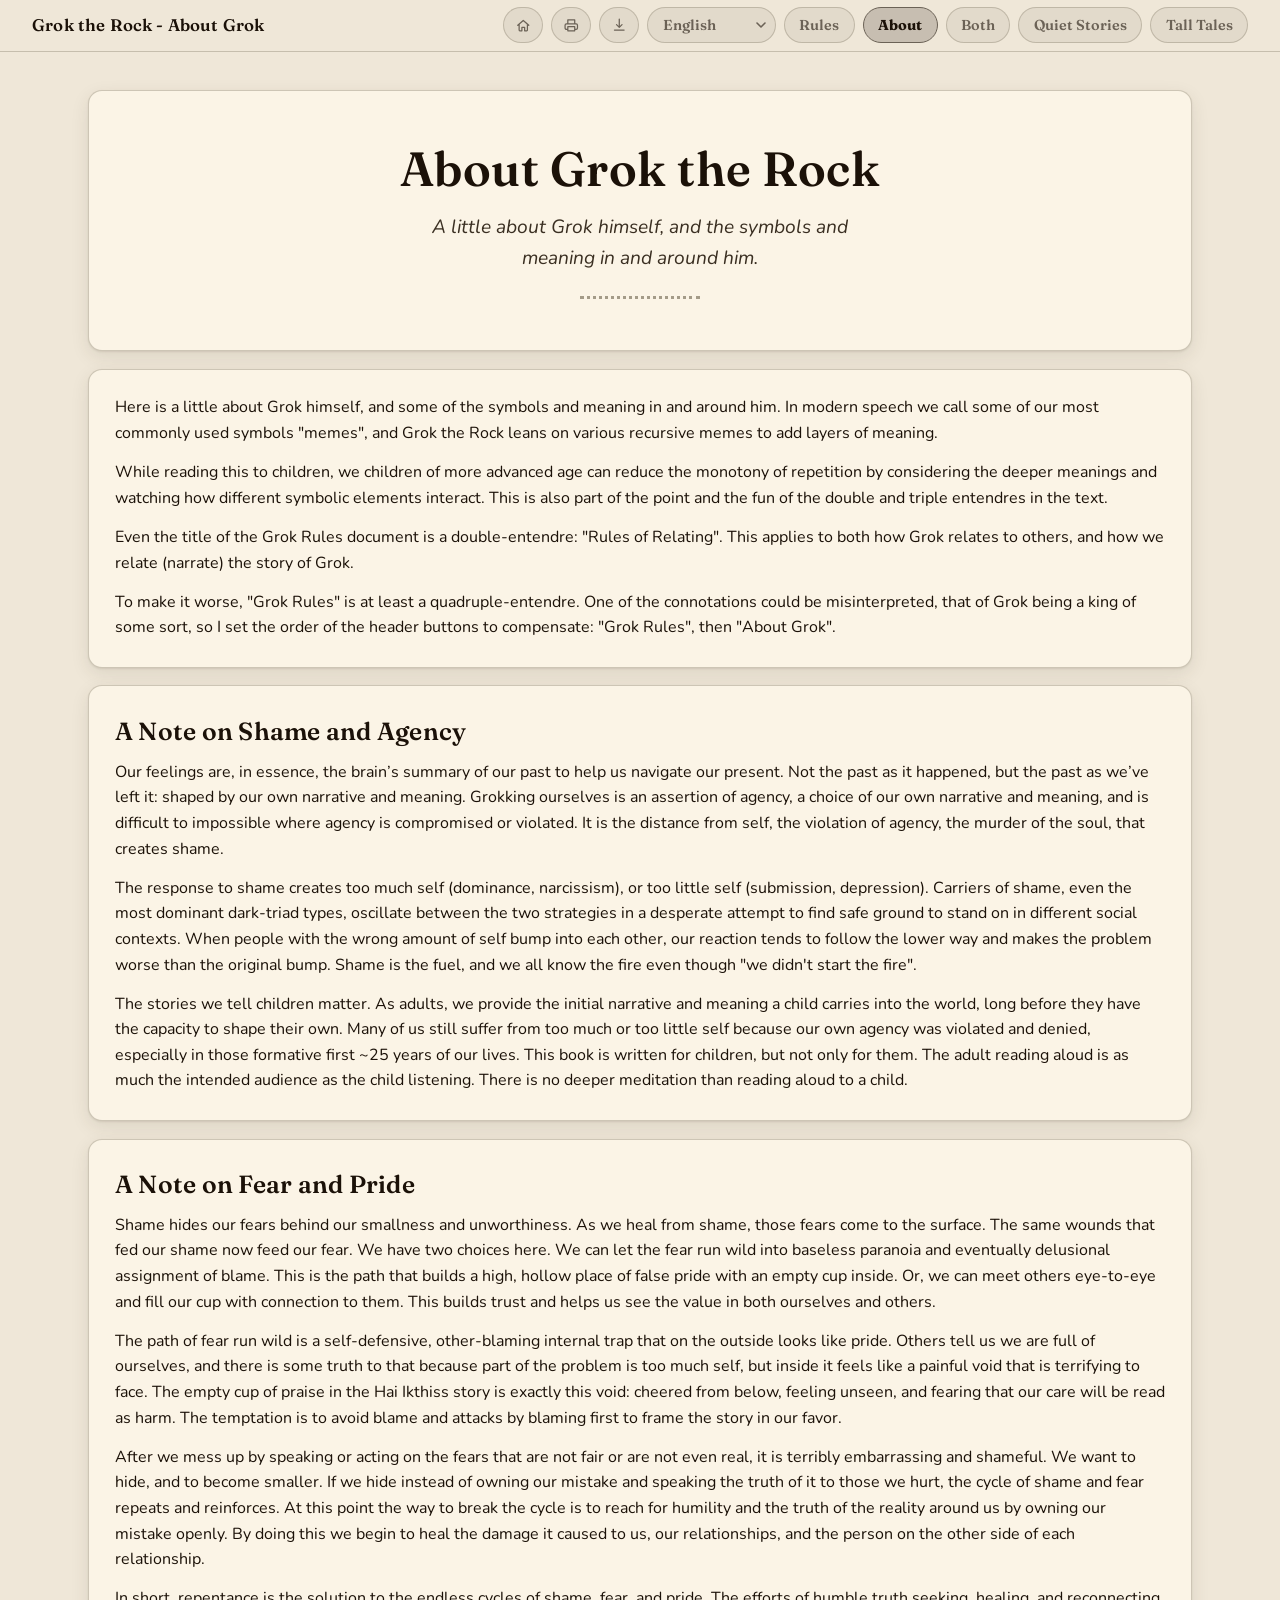
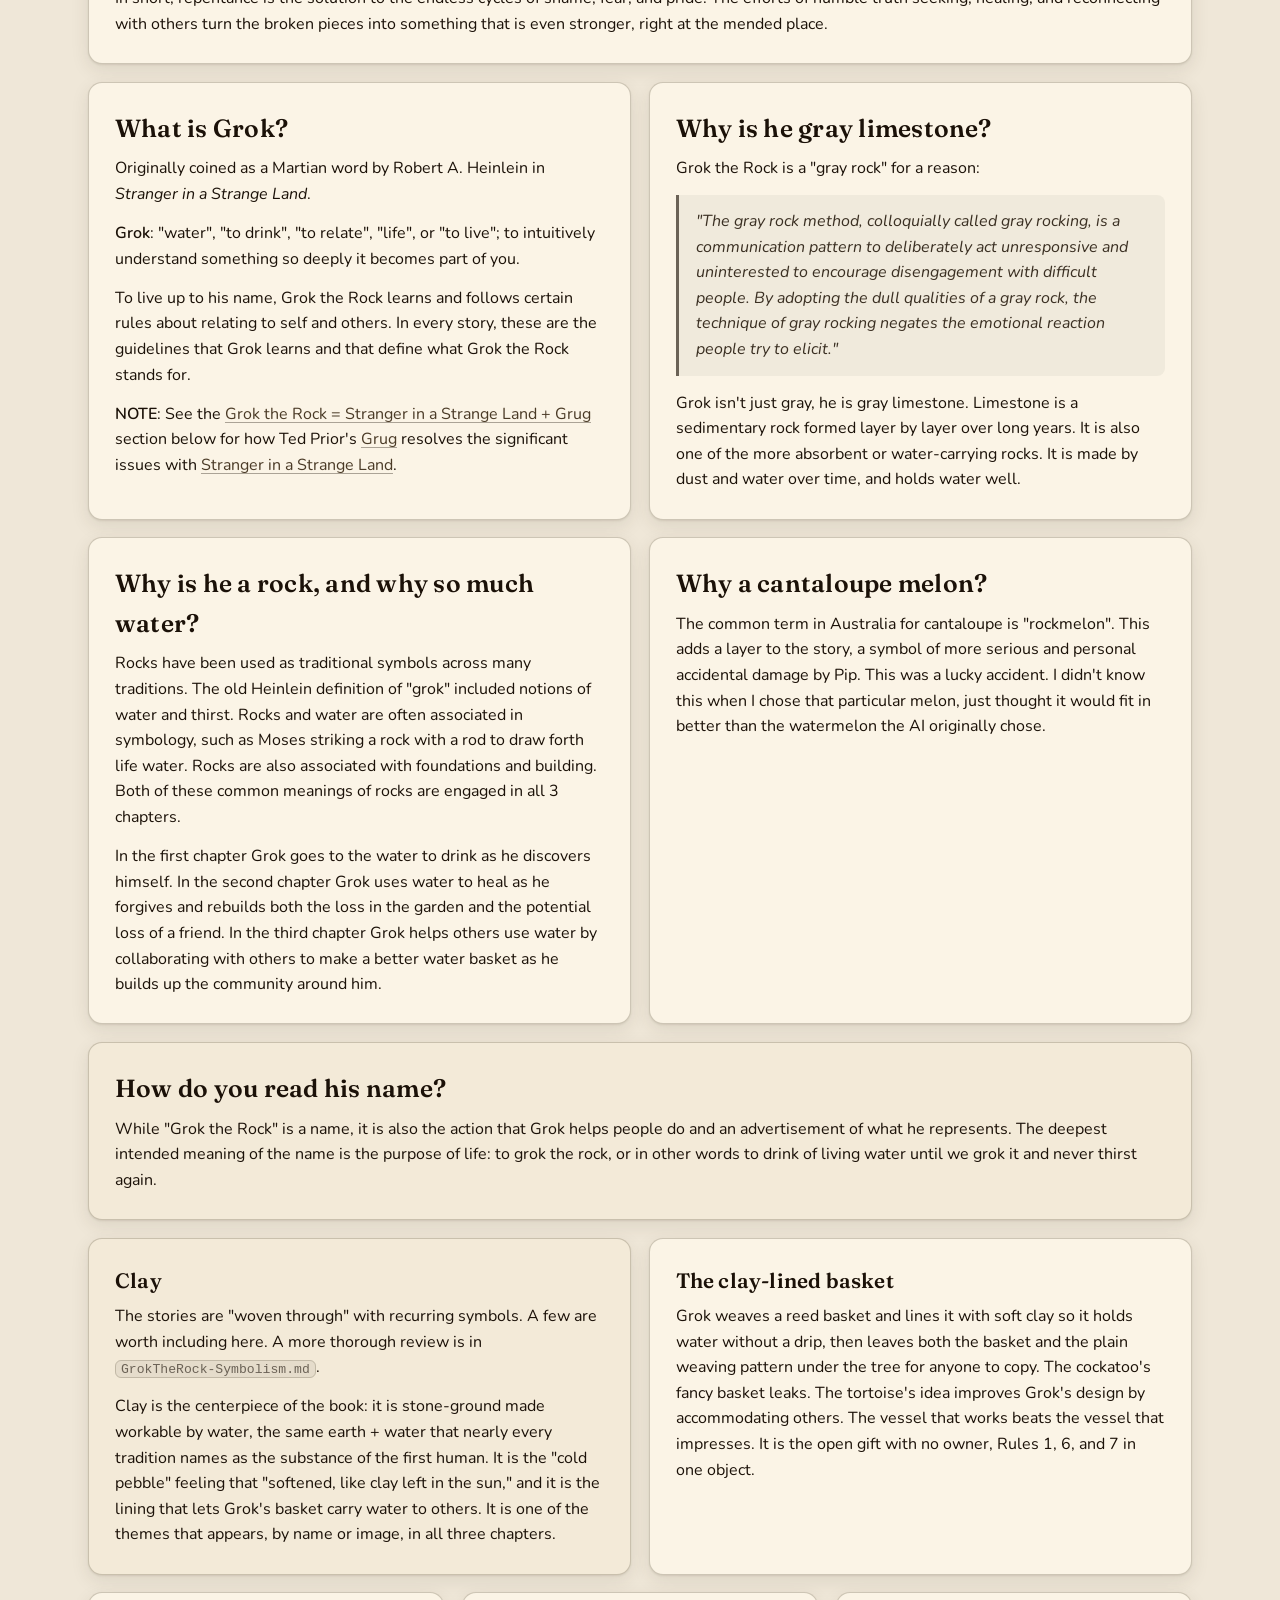
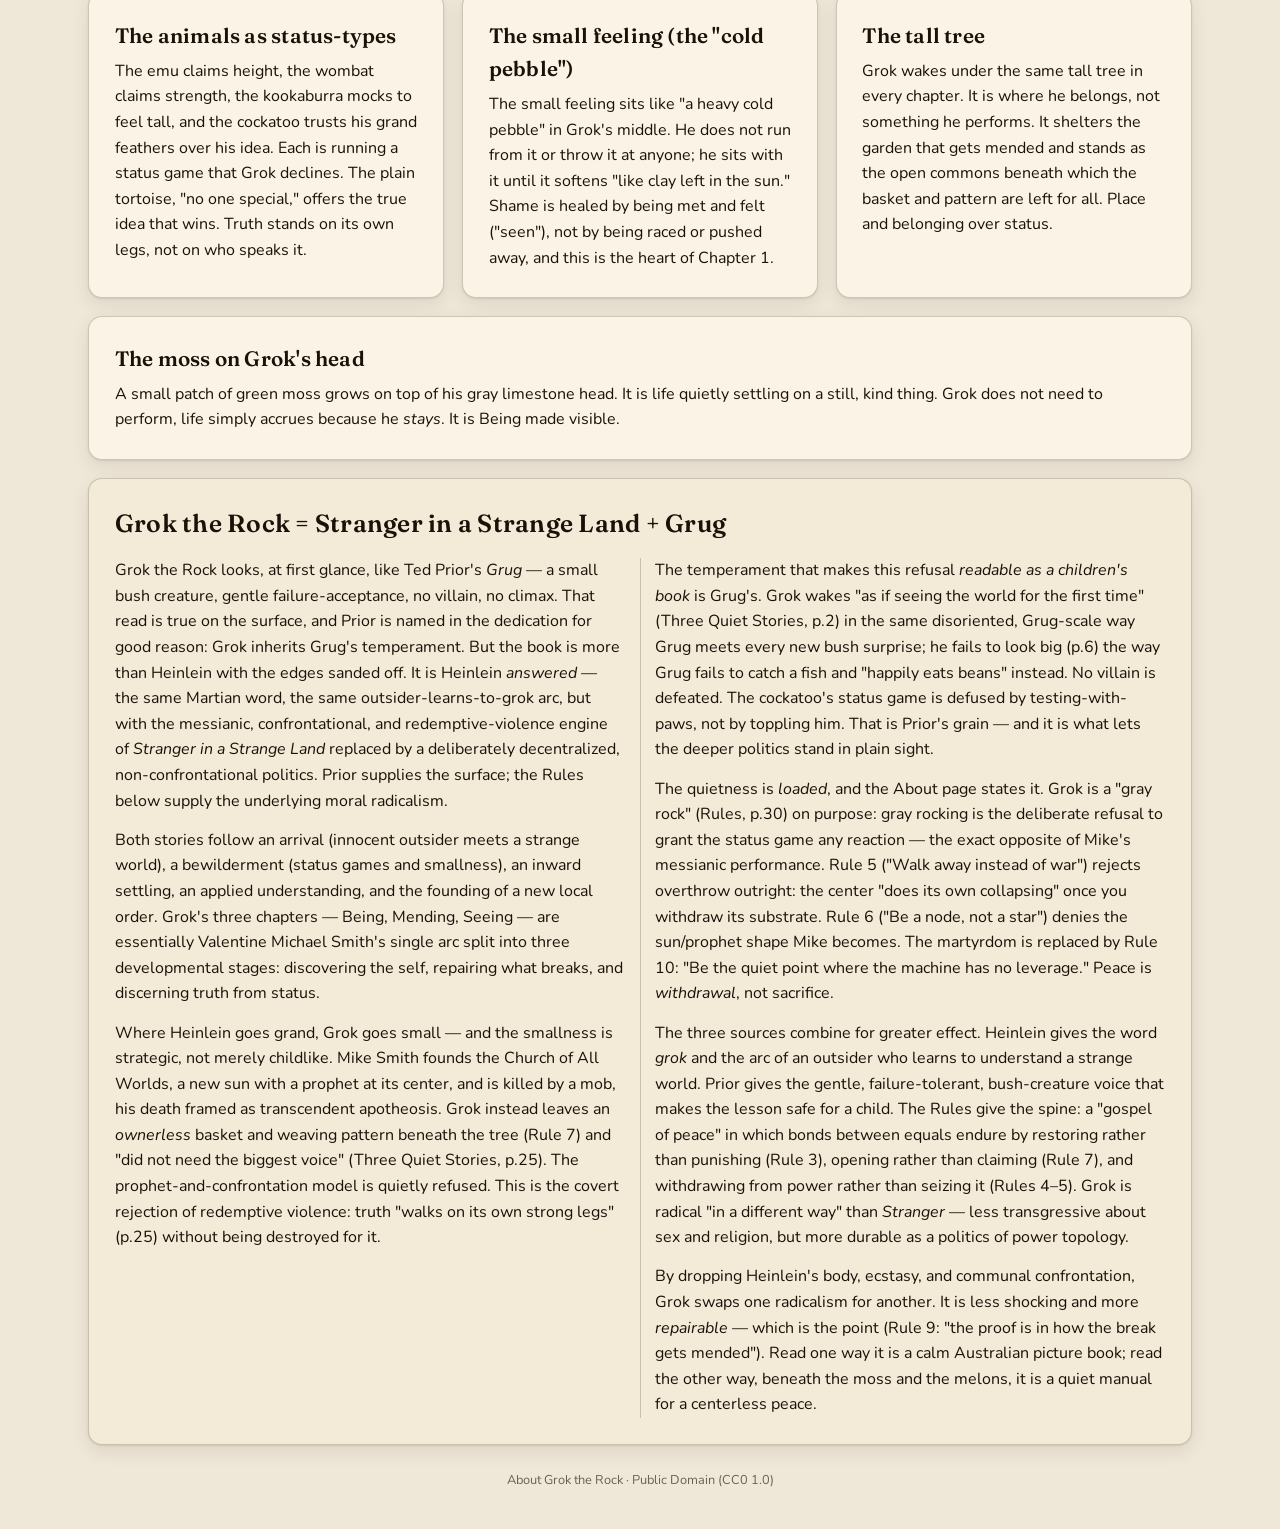
==== commit d24a86e9: "About Grok language softening and corrections in Stranger + Grug section at bottom, with l10n by Gro" ====
--- a/about-grok.html
+++ b/about-grok.html
@@ -119,13 +119,13 @@
     <section class="card span12 tint" id="stranger-grug">
       <h2 data-i18n-html="about.stranger.title">Grok the Rock = Stranger in a Strange Land + Grug</h2>
       <div class="twocol" data-i18n-html="about.stranger.body">
-        <p>Grok the Rock looks, at first glance, like Ted Prior's <em>Grug</em> — a small bush creature, gentle failure-acceptance, no villain, no climax. That read is true on the surface, and Prior is named in the dedication for good reason: Grok inherits Grug's temperament. But the book is more than Heinlein with the edges sanded off. It is Heinlein <em>answered</em> — the same Martian word, the same outsider-learns-to-grok arc, but with the messianic, confrontational, and redemptive-violence engine of <em>Stranger in a Strange Land</em> replaced by a deliberately decentralized, non-confrontational politics. Prior supplies the surface; the Rules below supply the underlying radicalism.</p>
-        <p>The shared skeleton is real. Both stories follow an arrival (innocent outsider meets a strange world), a bewilderment (status games and smallness), an inward settling, an applied understanding, and the founding of a new local order. Grok's three chapters — Being, Mending, Seeing — are essentially Valentine Michael Smith's single arc split into three developmental stages: discovering the self, repairing what breaks, and discerning truth from status.</p>
+        <p>Grok the Rock looks, at first glance, like Ted Prior's <em>Grug</em> — a small bush creature, gentle failure-acceptance, no villain, no climax. That read is true on the surface, and Prior is named in the dedication for good reason: Grok inherits Grug's temperament. But the book is more than Heinlein with the edges sanded off. It is Heinlein <em>answered</em> — the same Martian word, the same outsider-learns-to-grok arc, but with the messianic, confrontational, and redemptive-violence engine of <em>Stranger in a Strange Land</em> replaced by a deliberately decentralized, non-confrontational politics. Prior supplies the surface; the Rules below supply the underlying moral radicalism.</p>
+        <p>Both stories follow an arrival (innocent outsider meets a strange world), a bewilderment (status games and smallness), an inward settling, an applied understanding, and the founding of a new local order. Grok's three chapters — Being, Mending, Seeing — are essentially Valentine Michael Smith's single arc split into three developmental stages: discovering the self, repairing what breaks, and discerning truth from status.</p>
         <p>Where Heinlein goes grand, Grok goes small — and the smallness is strategic, not merely childlike. Mike Smith founds the Church of All Worlds, a new sun with a prophet at its center, and is killed by a mob, his death framed as transcendent apotheosis. Grok instead leaves an <em>ownerless</em> basket and weaving pattern beneath the tree (Rule 7) and "did not need the biggest voice" (Three Quiet Stories, p.25). The prophet-and-confrontation model is quietly refused. This is the covert rejection of redemptive violence: truth "walks on its own strong legs" (p.25) without being destroyed for it.</p>
-        <p>The temperament that makes this refusal <em>readable as a children's book</em> is Grug's. Grok wakes "as if seeing the world for the first time" (Three Quiet Stories, p.2) in the same disoriented, Grug-scale way Grug meets every new bush surprise; he fails to look big (p.6) the way Grug fails to catch a fish and "happily eats beans" instead. No villain is defeated. The cockatoo's status game is defused by testing-with-paws, not by toppling him. That is Prior's grain — and it is what lets the harder politics hide in plain sight.</p>
-        <p>But the quietness is <em>loaded</em>, and the Rules name it. Grok is a "gray rock" (Rules, p.30) on purpose: gray rocking is the deliberate refusal to grant the status game any reaction — the exact opposite of Mike's messianic performance. Rule 5 ("Walk away instead of war") rejects overthrow outright: the center "does its own collapsing" once you withdraw its substrate. Rule 6 ("Be a node, not a star") denies the sun/prophet shape Mike becomes. The martyrdom is replaced by Rule 10: "Be the quiet point where the machine has no leverage." Peace is <em>withdrawal</em>, not sacrifice.</p>
-        <p>So the three sources interlock. Heinlein gives the word <em>grok</em> and the arc of an outsider who learns to understand a strange world. Prior gives the gentle, failure-tolerant, bush-creature voice that makes the lesson safe for a child. The Rules give the spine: a "gospel of peace" in which bonds between equals endure by restoring rather than punishing (Rule 3), opening rather than claiming (Rule 7), and withdrawing from power rather than seizing it (Rules 4–5). Grok is radical "in a different way" than <em>Stranger</em> — less transgressive about sex and religion, but more durable as a politics of power topology.</p>
-        <p>The honest trade: by dropping Heinlein's body, ecstasy, and communal confrontation, Grok swaps one radicalism for another. It is less shocking and more <em>repairable</em> — which is the point (Rule 9: "the proof is in how the break gets mended"). Read one way it is a calm Australian picture book; read the other way, beneath the moss and the melons, it is a quiet manual for a centerless peace.</p>
+        <p>The temperament that makes this refusal <em>readable as a children's book</em> is Grug's. Grok wakes "as if seeing the world for the first time" (Three Quiet Stories, p.2) in the same disoriented, Grug-scale way Grug meets every new bush surprise; he fails to look big (p.6) the way Grug fails to catch a fish and "happily eats beans" instead. No villain is defeated. The cockatoo's status game is defused by testing-with-paws, not by toppling him. That is Prior's grain — and it is what lets the deeper politics stand in plain sight.</p>
+        <p>The quietness is <em>loaded</em>, and the About page states it. Grok is a "gray rock" (Rules, p.30) on purpose: gray rocking is the deliberate refusal to grant the status game any reaction — the exact opposite of Mike's messianic performance. Rule 5 ("Walk away instead of war") rejects overthrow outright: the center "does its own collapsing" once you withdraw its substrate. Rule 6 ("Be a node, not a star") denies the sun/prophet shape Mike becomes. The martyrdom is replaced by Rule 10: "Be the quiet point where the machine has no leverage." Peace is <em>withdrawal</em>, not sacrifice.</p>
+        <p>The three sources combine for greater effect. Heinlein gives the word <em>grok</em> and the arc of an outsider who learns to understand a strange world. Prior gives the gentle, failure-tolerant, bush-creature voice that makes the lesson safe for a child. The Rules give the spine: a "gospel of peace" in which bonds between equals endure by restoring rather than punishing (Rule 3), opening rather than claiming (Rule 7), and withdrawing from power rather than seizing it (Rules 4–5). Grok is radical "in a different way" than <em>Stranger</em> — less transgressive about sex and religion, but more durable as a politics of power topology.</p>
+        <p>By dropping Heinlein's body, ecstasy, and communal confrontation, Grok swaps one radicalism for another. It is less shocking and more <em>repairable</em> — which is the point (Rule 9: "the proof is in how the break gets mended"). Read one way it is a calm Australian picture book; read the other way, beneath the moss and the melons, it is a quiet manual for a centerless peace.</p>
       </div>
     </section>
 
--- a/site.css
+++ b/site.css
@@ -108,19 +108,27 @@
   }
 
 
-  .book-single .cover-img { display: none; }
-
-
   /* --- 2. Picture-book pages --- */
+  /* Cover: hide static img while video is present; show when no video */
+  .page:has(#cover-video) .cover-img { display: none; }
+
+
   /* Cover title overlay (screen only; printed JPG keeps its own baked text) */
-  .book-single.cover .page {
+  .book.cover > .page:first-child {
       display: flex;
       align-items: center;
       justify-content: center;
   }
 
 
-  .book-single.cover .cardtext { position: absolute; left: 0; right: 0; top: 0; bottom: 30%; z-index: 3; display: flex; flex-direction: column; justify-content: center; padding: 4% 10%; line-height: 0.75; color: #1b1108; text-shadow: 0 0 4px rgba(255,255,255,0.95), 0 0 9px rgba(255,255,255,0.85), 0 1px 3px rgba(40,30,20,0.4); }
+  .book.cover > .page:first-child > video {
+      display: block;
+      width: 100%;
+      height: auto;
+  }
+
+
+  .book.cover > .page:first-child > .cardtext { position: absolute; left: 0; right: 0; top: 0; bottom: 30%; z-index: 3; display: flex; flex-direction: column; justify-content: center; padding: 4% 10%; line-height: 0.75; color: #1b1108; text-shadow: 0 0 4px rgba(255,255,255,0.95), 0 0 9px rgba(255,255,255,0.85), 0 1px 3px rgba(40,30,20,0.4); }
 
 
   /* Chapter title page overlays sit over the upper image area */
@@ -665,7 +673,9 @@
       height: auto;
       object-fit: contain;
     }
-    .book-single .page video { display: none; }
+    .book-single .page video,
+    .book.cover video,
+    #cover-video { display: none; }
     .cover-img { display: block !important; }
     .textpage { min-height: 0; }
   }
@@ -680,7 +690,7 @@
 
   /* --- 5. English overlay / a11y rules --- */
   /* Hide new overlays for English on index.html (baked-in image text is used instead) */
-  html[data-lang="en"] body.page-book .book-single.cover .cardtext { display: none !important; }
+  html[data-lang="en"] body.page-book .book.cover > .page:first-child > .cardtext { display: none !important; }
 
 
   /* EN chapter titles stay in a11y tree on index.html (baked into image for sighted) */
@@ -1151,18 +1161,7 @@
   }
 
 
-  /* Cover: show static image on screen only when there is no video cover */
-  .book-single.cover:not(:has(#cover-video)) .cover-img { display: block; }
-
-
-  .book-single.cover .page {
-      display: flex;
-      align-items: center;
-      justify-content: center;
-  }
-
-
-  .book-single.cover .page h1 {
+  .book.cover > .page:first-child h1 {
       font-size: clamp(3.5rem, 7vw, 6.5rem);
   }
 
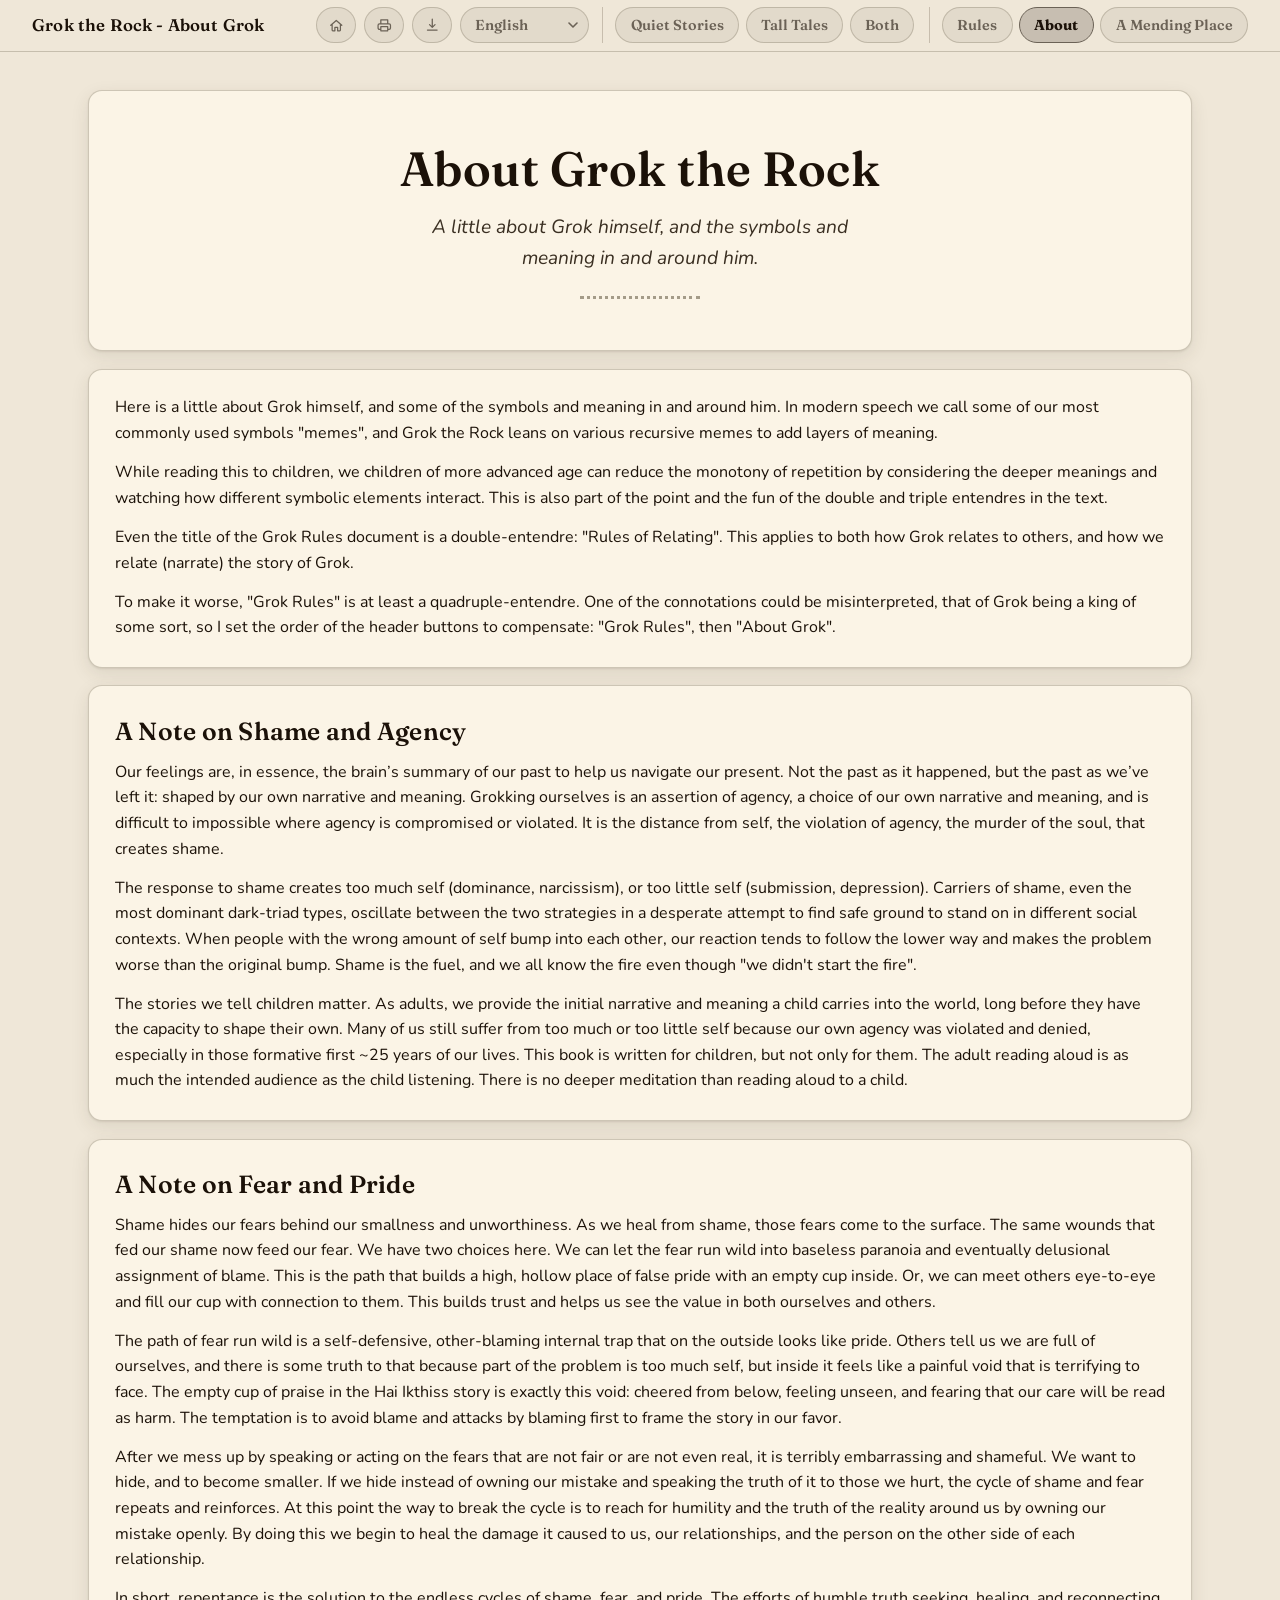
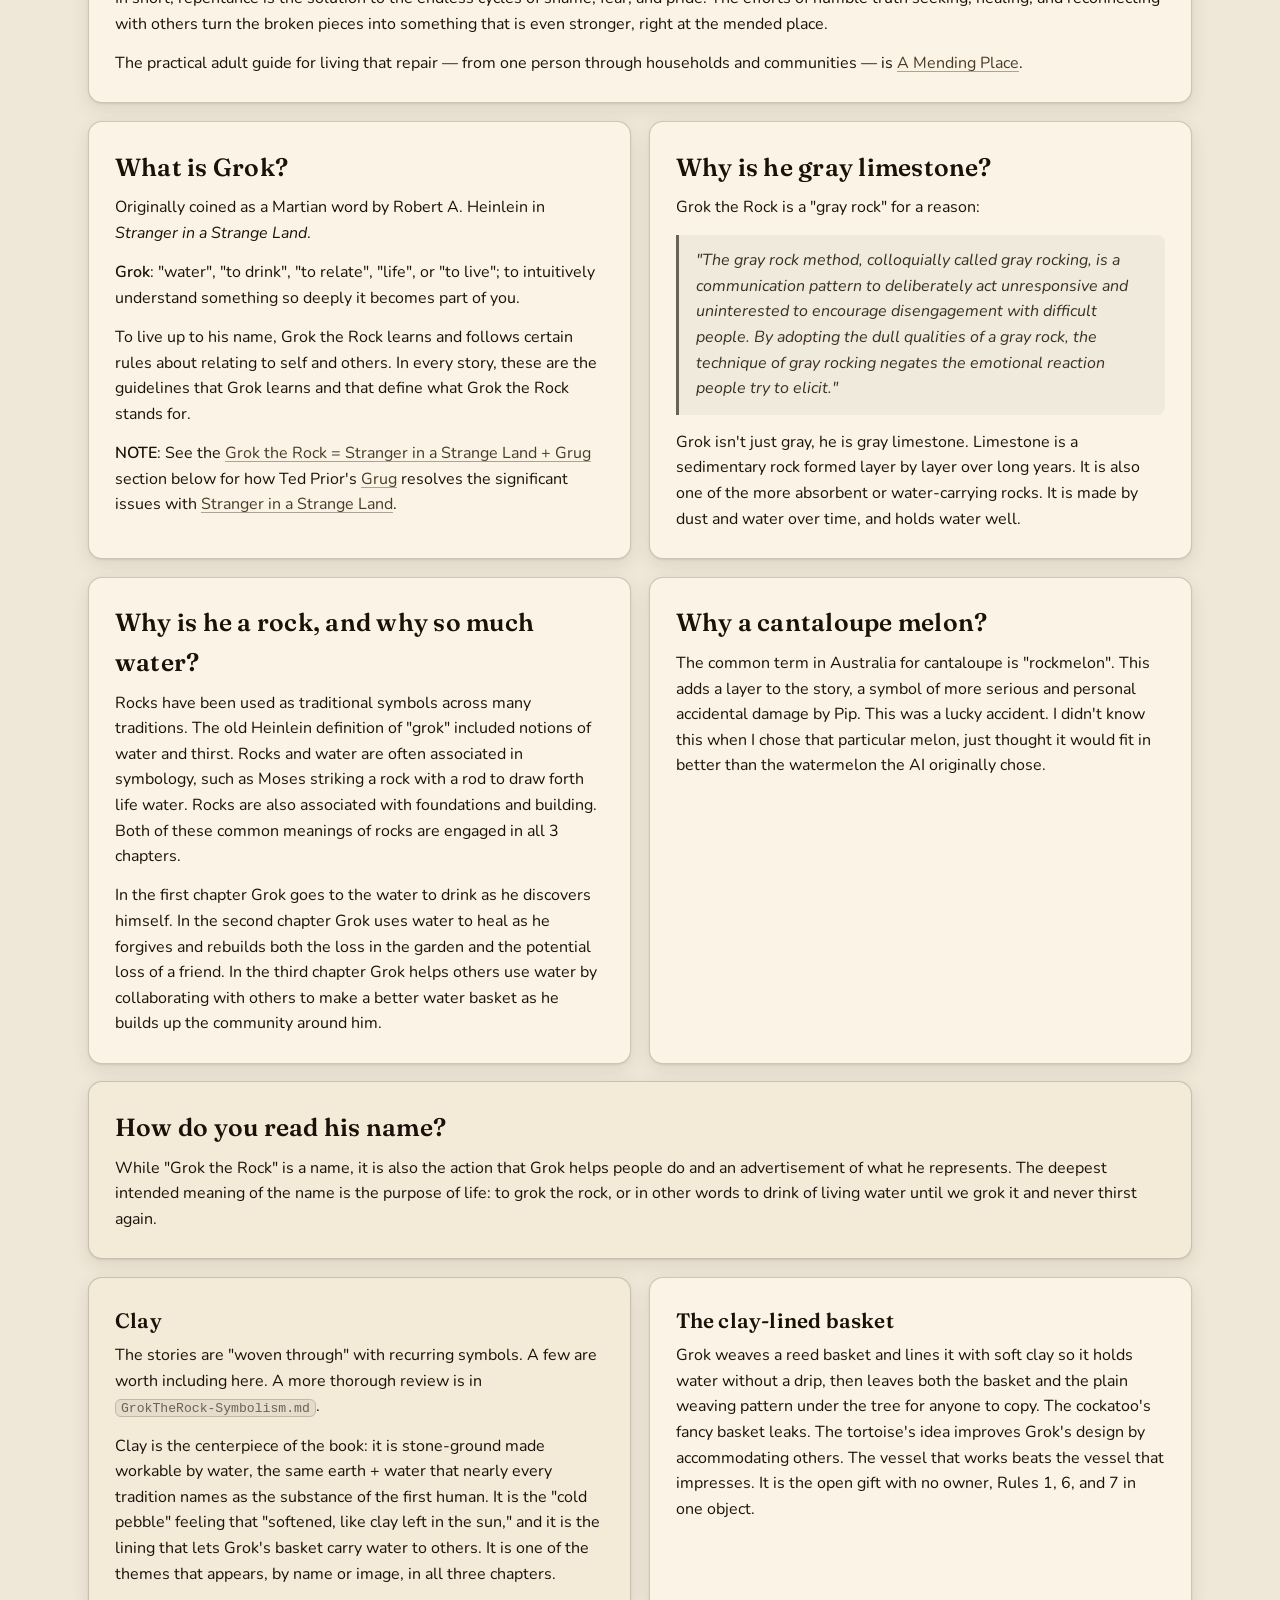
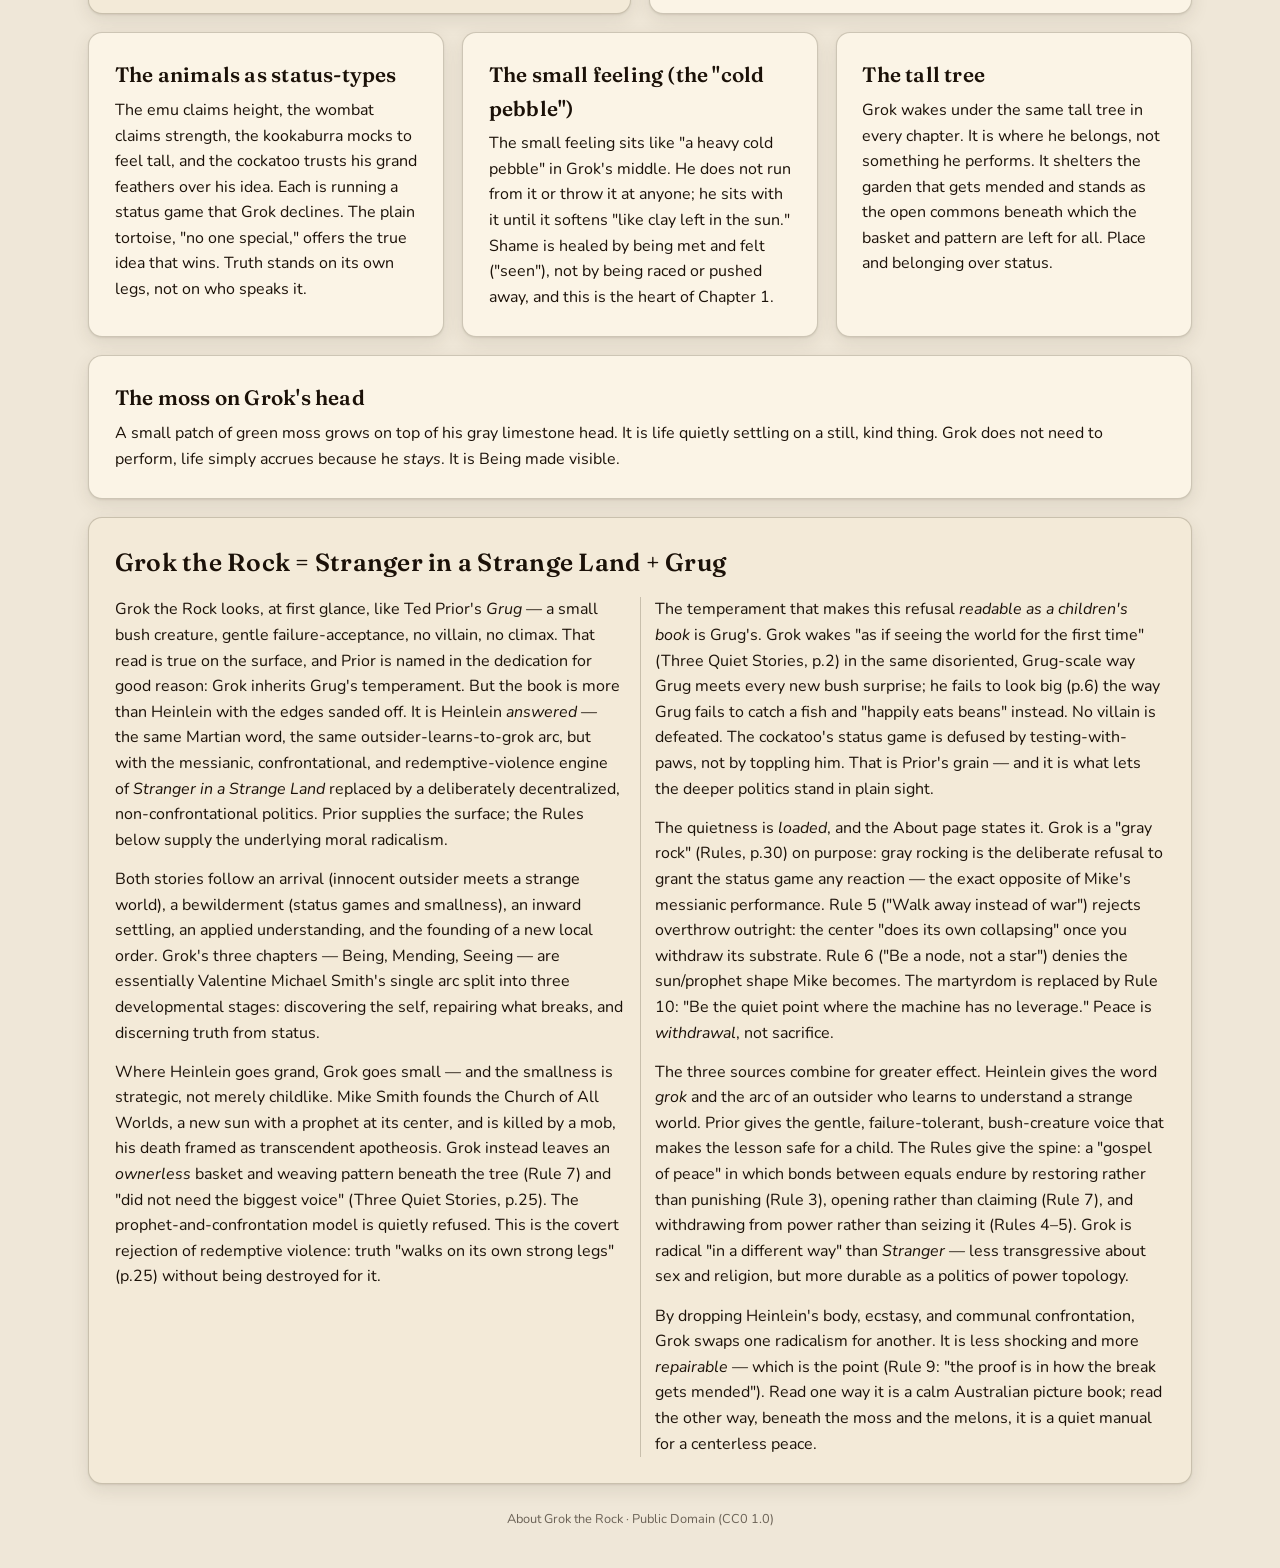
==== commit 42fa39ef: "Add mending-place.html with content from mending-place.md, adjust header and add some cross-links to" ====
--- a/about-grok.html
+++ b/about-grok.html
@@ -45,6 +45,7 @@
       <p data-i18n-html="about.fear.2">The path of fear run wild is a self-defensive, other-blaming internal trap that on the outside looks like pride. Others tell us we are full of ourselves, and there is some truth to that because part of the problem is too much self, but inside it feels like a painful void that is terrifying to face. The empty cup of praise in the Hai Ikthiss story is exactly this void: cheered from below, feeling unseen, and fearing that our care will be read as harm. The temptation is to avoid blame and attacks by blaming first to frame the story in our favor.</p>
       <p data-i18n-html="about.fear.3">After we mess up by speaking or acting on the fears that are not fair or are not even real, it is terribly embarrassing and shameful. We want to hide, and to become smaller. If we hide instead of owning our mistake and speaking the truth of it to those we hurt, the cycle of shame and fear repeats and reinforces. At this point the way to break the cycle is to reach for humility and the truth of the reality around us by owning our mistake openly. By doing this we begin to heal the damage it caused to us, our relationships, and the person on the other side of each relationship.</p>
       <p data-i18n-html="about.fear.4">In short, repentance is the solution to the endless cycles of shame, fear, and pride. The efforts of humble truth seeking, healing, and reconnecting with others turn the broken pieces into something that is even stronger, right at the mended place.</p>
+      <p>The practical adult guide for living that repair — from one person through households and communities — is <a class="seelink" href="mending-place.html">A Mending Place</a>.</p>
     </section>
 
     <!-- CONTEXT PAIR -->
--- a/site.css
+++ b/site.css
@@ -346,9 +346,49 @@
 
   .site-nav {
     display: flex;
-    gap: 0.5rem;
+    gap: 0.65rem 0.85rem;
     flex-wrap: wrap;
     justify-content: flex-end;
+    align-items: center;
+  }
+
+
+  .nav-utils {
+    display: flex;
+    flex-wrap: wrap;
+    gap: 0.5rem;
+    align-items: center;
+  }
+
+
+  .nav-clusters {
+    display: flex;
+    flex-wrap: wrap;
+    gap: 0.55rem 0.9rem;
+    align-items: center;
+    padding-left: 0.75rem;
+    border-left: 1px solid rgba(150,140,120,0.45);
+  }
+
+
+  .nav-group {
+    display: flex;
+    flex-wrap: wrap;
+    align-items: center;
+    gap: 0.4rem;
+  }
+
+
+  .nav-group + .nav-group {
+    padding-left: 0.75rem;
+    border-left: 1px solid rgba(150,140,120,0.45);
+  }
+
+
+  .nav-group-links {
+    display: flex;
+    flex-wrap: wrap;
+    gap: 0.4rem;
     align-items: center;
   }
 
@@ -511,7 +551,7 @@
   .nav-close { display: none; }
 
 
-  @media (max-width: 720px) {
+  @media (max-width: 1100px) {
     .nav-toggle { display: inline-flex; align-items: center; }
     .site-drawer {
       display: none;
@@ -521,7 +561,7 @@
       bottom: 0;
       left: auto;
       z-index: 200;
-      width: min(20rem, 88vw);
+      width: min(22rem, 90vw);
       max-width: 100vw;
       height: 100%;
       max-height: 100dvh;
@@ -544,7 +584,37 @@
       flex-direction: column;
       align-items: stretch;
       justify-content: flex-start;
+      gap: 0.85rem;
+    }
+    .nav-utils {
+      flex-direction: column;
+      align-items: stretch;
       gap: 0.45rem;
+    }
+    .nav-clusters {
+      flex-direction: column;
+      align-items: stretch;
+      gap: 0.85rem;
+      padding-left: 0;
+      border-left: none;
+      padding-top: 0.75rem;
+      border-top: 1px solid rgba(150,140,120,0.35);
+    }
+    .nav-group {
+      flex-direction: column;
+      align-items: stretch;
+      gap: 0.4rem;
+    }
+    .nav-group + .nav-group {
+      padding-left: 0;
+      border-left: none;
+      padding-top: 0.75rem;
+      border-top: 1px solid rgba(150,140,120,0.35);
+    }
+    .nav-group-links {
+      flex-direction: column;
+      align-items: stretch;
+      gap: 0.4rem;
     }
     .site-drawer .site-link,
     .site-drawer #lang-select,
@@ -578,13 +648,16 @@
 
 
 
-  @media (max-width: 720px) {
+  @media (max-width: 1100px) {
     html[dir="rtl"] .site-drawer {
       right: auto;
       left: 0;
       border-left: none;
       border-right: 1px solid rgba(150,140,120,0.45);
       box-shadow: 8px 0 28px rgba(40,30,20,0.18);
+    }
+    html[dir="rtl"] .nav-group + .nav-group {
+      border-left: none;
     }
   }
 
@@ -1104,11 +1177,6 @@
     .span12, .span7, .span5, .span8, .span4, .span6 { grid-column: span 1; }
     .rule .num { font-size: 5rem; }
   }
-
-
-  .nav-toggle { display: none; }
-
-
 
 
   @media print {
@@ -1145,6 +1213,524 @@
   }
 
 
+  /* --- 6b. A Mending Place (long-form guide) --- */
+  .guide-wrap {
+    max-width: 1180px;
+  }
+
+
+  .guide-hero {
+    text-align: center;
+    padding: clamp(1.4rem, 3.5vw, 2.6rem) clamp(0.6rem, 2vw, 1.5rem) 0.4rem;
+  }
+
+
+  .guide-hero h1 {
+    margin: 0;
+    font-size: clamp(1.85rem, 4.6vw, 3.1rem);
+    line-height: 1.12;
+  }
+
+
+  .guide-subtitle {
+    margin: 0.55rem 0 0;
+    font-style: italic;
+    color: var(--ink-soft);
+    font-size: clamp(1.05rem, 2vw, 1.35rem);
+  }
+
+
+  .guide-meta,
+  .guide-companions {
+    margin: 0.75rem auto 0;
+    max-width: 52ch;
+    color: var(--stone);
+    font-size: 0.95rem;
+    line-height: 1.45;
+  }
+
+
+  .guide-hero .dotrule {
+    width: 120px;
+    margin: 1.3rem auto 0;
+    border: none;
+    border-top: 3px dotted var(--dot);
+  }
+
+
+  .guide-layout {
+    display: grid;
+    grid-template-columns: minmax(12rem, 16rem) minmax(0, 1fr);
+    gap: clamp(1rem, 2.5vw, 2.2rem);
+    align-items: start;
+    margin-top: 1.4rem;
+  }
+
+
+  .guide-toc {
+    position: sticky;
+    top: 4.5rem;
+    max-height: calc(100vh - 5.5rem);
+    overflow: auto;
+    padding: 0.9rem 1rem 1.1rem;
+    background: var(--slab);
+    border: 1px solid var(--line);
+    border-radius: 14px;
+    box-shadow: var(--shadow);
+  }
+
+
+  .guide-toc h2 {
+    margin: 0 0 0.65rem;
+    font-size: 1rem;
+  }
+
+
+  .guide-toc-list {
+    list-style: none;
+    margin: 0;
+    padding: 0;
+    display: flex;
+    flex-direction: column;
+    gap: 0.35rem;
+  }
+
+
+  .guide-toc-list a {
+    color: var(--ink-soft);
+    text-decoration: none;
+    font-size: 0.88rem;
+    line-height: 1.3;
+    font-weight: 600;
+  }
+
+
+  .guide-toc-list a:hover {
+    color: var(--ink);
+    text-decoration: underline;
+    text-underline-offset: 0.15em;
+  }
+
+
+  .guide-toc-list .toc-sub {
+    padding-left: 0.85rem;
+  }
+
+
+  .guide-toc-list .toc-sub a {
+    font-weight: 500;
+    font-size: 0.82rem;
+  }
+
+
+  .guide-body {
+    background: var(--slab);
+    border: 1px solid var(--line);
+    border-radius: 14px;
+    box-shadow: var(--shadow);
+    padding: clamp(1.2rem, 2.4vw, 2.1rem);
+    color: var(--ink);
+    line-height: 1.55;
+    font-size: clamp(0.98rem, 1.15vw, 1.08rem);
+  }
+
+
+  .guide-body > h1 {
+    margin: 1.6rem 0 0.35rem;
+    font-size: clamp(1.45rem, 2.6vw, 1.9rem);
+    scroll-margin-top: 5rem;
+  }
+
+
+  .guide-body > h1:first-child,
+  .guide-body > h2:first-child {
+    margin-top: 0;
+  }
+
+
+  .guide-body > h2 {
+    margin: 1.35rem 0 0.45rem;
+    font-size: clamp(1.2rem, 2.1vw, 1.5rem);
+    scroll-margin-top: 5rem;
+  }
+
+
+  .guide-body > h2.part-subtitle {
+    margin-top: 0.15rem;
+    margin-bottom: 0.85rem;
+    font-weight: 500;
+    font-style: italic;
+    color: var(--ink-soft);
+    font-size: clamp(1.05rem, 1.8vw, 1.3rem);
+  }
+
+
+  .guide-body > h3 {
+    margin: 1.2rem 0 0.4rem;
+    font-size: clamp(1.05rem, 1.7vw, 1.25rem);
+    scroll-margin-top: 5rem;
+  }
+
+
+  .guide-body p {
+    margin: 0 0 0.85rem;
+  }
+
+
+  .guide-body p:last-child {
+    margin-bottom: 0;
+  }
+
+
+  .guide-subhead {
+    margin: -0.15rem 0 0.9rem !important;
+    color: var(--ink-soft);
+  }
+
+
+  .guide-body ul,
+  .guide-body ol {
+    margin: 0 0 0.95rem;
+    padding-left: 1.35rem;
+  }
+
+
+  .guide-body li {
+    margin: 0 0 0.35rem;
+  }
+
+
+  .guide-body li:last-child {
+    margin-bottom: 0;
+  }
+
+
+  .guide-rule {
+    border: none;
+    border-top: 1px solid var(--line);
+    margin: 1.4rem 0;
+  }
+
+
+  .guide-callout {
+    padding: 0.7rem 0.9rem;
+    border-radius: 10px;
+    background: rgba(107,98,86,0.07);
+    border-left: 3px solid var(--stone);
+  }
+
+
+  .guide-diagnostic {
+    border-left-color: #7a5c3a;
+  }
+
+
+  .guide-experiment {
+    border-left-color: #4a6b52;
+  }
+
+
+  .guide-seealso {
+    border-left-color: #5a6478;
+    font-size: 0.95em;
+  }
+
+
+  .guide-table-wrap {
+    overflow-x: auto;
+    margin: 0.6rem 0 1.1rem;
+  }
+
+
+  .guide-table {
+    width: 100%;
+    border-collapse: collapse;
+    font-size: 0.95em;
+    background: rgba(255,255,255,0.28);
+  }
+
+
+  .guide-table th,
+  .guide-table td {
+    border: 1px solid var(--line);
+    padding: 0.55rem 0.7rem;
+    text-align: left;
+    vertical-align: top;
+  }
+
+
+  .guide-table th {
+    background: rgba(107,98,86,0.12);
+    font-weight: 700;
+    color: var(--ink);
+  }
+
+
+  .guide-table tr:nth-child(even) td {
+    background: rgba(107,98,86,0.04);
+  }
+
+
+  .guide-glossary {
+    margin: 0.4rem 0 0;
+  }
+
+
+  .guide-glossary dt {
+    margin: 1rem 0 0.25rem;
+    font-family: "Fraunces", "Iowan Old Style", Palatino, Georgia, serif;
+    font-weight: 700;
+    font-size: 1.05em;
+    scroll-margin-top: 5rem;
+  }
+
+
+  .guide-glossary dt:first-child {
+    margin-top: 0.2rem;
+  }
+
+
+  .guide-glossary dd {
+    margin: 0 0 0.35rem;
+    padding-left: 0;
+  }
+
+
+  .guide-glossary dd p {
+    margin: 0 0 0.45rem;
+  }
+
+
+  .guide-glossary dd ul {
+    margin: 0.35rem 0 0.55rem;
+  }
+
+
+  /* Two-column prose when the reading pane is wide enough.
+     Sidebar TOC is present from 1000px; full two-col body needs more room. */
+  @media (min-width: 1000px) and (max-width: 1279px) {
+    .guide-layout {
+      grid-template-columns: minmax(12rem, 15rem) minmax(0, 1fr);
+    }
+  }
+
+
+  @media (min-width: 1280px) {
+    .guide-body {
+      column-count: 2;
+      column-gap: clamp(1.4rem, 2.8vw, 2.4rem);
+      column-rule: 1px solid var(--line);
+    }
+    .guide-body > h1,
+    .guide-body > h2,
+    .guide-body > h3,
+    .guide-body .guide-table-wrap,
+    .guide-body .guide-glossary,
+    .guide-body .guide-rule {
+      column-span: all;
+    }
+    .guide-body p,
+    .guide-body li {
+      break-inside: avoid;
+    }
+    .guide-table {
+      break-inside: avoid;
+    }
+  }
+
+
+  @media (max-width: 999px) {
+    .guide-layout {
+      grid-template-columns: 1fr;
+    }
+    .guide-toc {
+      position: static;
+      max-height: none;
+    }
+  }
+
+
+  @media print {
+    .guide-wrap {
+      max-width: none;
+      margin: 0;
+      padding: 0;
+    }
+    .guide-hero {
+      text-align: center;
+      padding: 0 0 0.6rem;
+      break-inside: avoid;
+      page-break-inside: avoid;
+    }
+    .guide-hero h1 {
+      font-size: 1.65rem;
+    }
+    .guide-subtitle {
+      font-size: 1.05rem;
+      color: #000;
+    }
+    .guide-meta,
+    .guide-companions {
+      max-width: none;
+      color: #000;
+      font-size: 0.85rem;
+    }
+    .guide-hero .dotrule {
+      border-top-color: #6b6256;
+      margin: 0.7rem auto 0;
+    }
+    .guide-layout {
+      display: block;
+      margin-top: 0.4rem;
+    }
+    /* Flat TOC — no card chrome */
+    .guide-toc {
+      position: static;
+      max-height: none;
+      overflow: visible;
+      margin: 0 0 0.9rem;
+      padding: 0 0 0.7rem;
+      background: none !important;
+      border: none !important;
+      border-radius: 0;
+      box-shadow: none !important;
+      border-bottom: 1px solid #6b6256 !important;
+      break-inside: avoid;
+      page-break-inside: avoid;
+    }
+    .guide-toc h2 {
+      font-size: 1rem;
+      margin: 0 0 0.4rem;
+    }
+    .guide-toc-list {
+      column-count: 2;
+      column-gap: 1.2rem;
+      gap: 0;
+    }
+    .guide-toc-list li {
+      break-inside: avoid;
+      margin: 0 0 0.2rem;
+    }
+    .guide-toc-list a {
+      color: #000 !important;
+      font-size: 0.82rem;
+      font-weight: 600;
+      text-decoration: none;
+    }
+    /* Flat body — no card; two-column portrait prose */
+    .guide-body {
+      column-count: 2 !important;
+      column-gap: 1.35rem !important;
+      column-rule: 1px solid #b0a898 !important;
+      column-fill: auto;
+      margin: 0;
+      padding: 0 !important;
+      background: none !important;
+      border: none !important;
+      border-radius: 0 !important;
+      box-shadow: none !important;
+      color: #000;
+      font-size: 9.5pt;
+      line-height: 1.35;
+    }
+    .guide-body * {
+      color: #000 !important;
+    }
+    .guide-body > h1 {
+      column-span: all;
+      font-size: 1.25rem;
+      margin: 0.85rem 0 0.35rem;
+      break-after: avoid;
+      page-break-after: avoid;
+    }
+    .guide-body > h2 {
+      column-span: all;
+      font-size: 1.08rem;
+      margin: 0.7rem 0 0.3rem;
+      break-after: avoid;
+      page-break-after: avoid;
+    }
+    .guide-body > h2.part-subtitle {
+      column-span: all;
+      font-size: 0.95rem;
+      margin: 0.1rem 0 0.45rem;
+    }
+    .guide-body > h3 {
+      font-size: 0.98rem;
+      margin: 0.55rem 0 0.25rem;
+      break-after: avoid;
+      page-break-after: avoid;
+    }
+    .guide-body p {
+      margin: 0 0 0.45rem;
+      orphans: 3;
+      widows: 3;
+    }
+    .guide-body ul,
+    .guide-body ol {
+      margin: 0 0 0.5rem;
+      padding-left: 1.1rem;
+    }
+    .guide-body li {
+      margin: 0 0 0.15rem;
+    }
+    .guide-rule {
+      column-span: all;
+      border-top-color: #6b6256;
+      margin: 0.65rem 0;
+    }
+    .guide-callout {
+      background: none !important;
+      border: none;
+      border-left: 2px solid #6b6256;
+      border-radius: 0;
+      padding: 0.15rem 0 0.15rem 0.55rem;
+      margin-bottom: 0.45rem;
+      break-inside: avoid;
+    }
+    .guide-table-wrap {
+      column-span: all;
+      margin: 0.4rem 0 0.65rem;
+      overflow: visible;
+    }
+    .guide-table {
+      font-size: 0.9em;
+      break-inside: avoid;
+      page-break-inside: avoid;
+    }
+    .guide-table th,
+    .guide-table td {
+      border-color: #6b6256;
+      background: none !important;
+      padding: 0.28rem 0.4rem;
+    }
+    .guide-table th {
+      font-weight: 700;
+    }
+    .guide-glossary {
+      column-span: all;
+      column-count: 2;
+      column-gap: 1.35rem;
+      column-rule: 1px solid #b0a898;
+    }
+    .guide-glossary dt {
+      break-after: avoid;
+      page-break-after: avoid;
+      margin-top: 0.55rem;
+      font-size: 0.95em;
+    }
+    .guide-glossary dd {
+      break-before: avoid;
+    }
+    .guide-wrap .footnote {
+      column-span: all;
+      margin-top: 0.9rem;
+      font-size: 0.75rem;
+      color: #000;
+    }
+  }
+
+
   .page img.ph {
     aspect-ratio: 1650 / 2550;
     object-fit: cover;
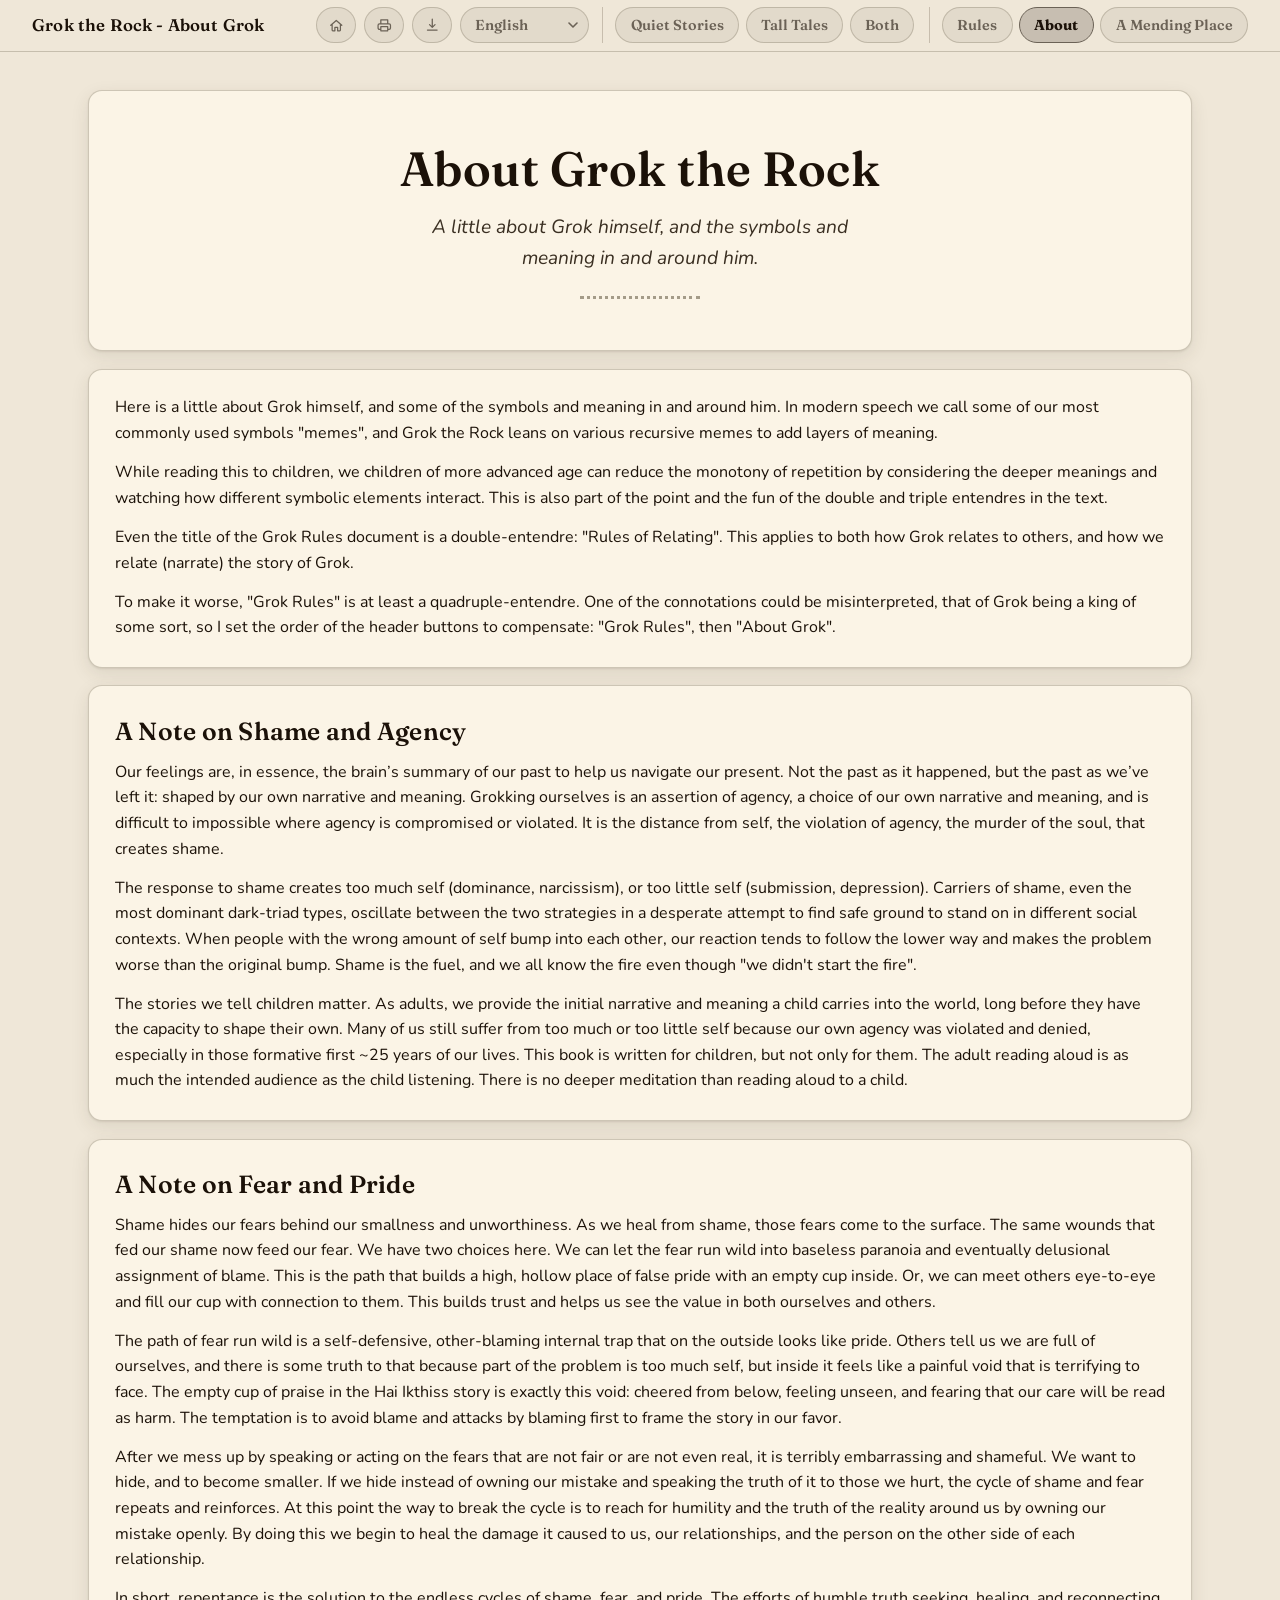
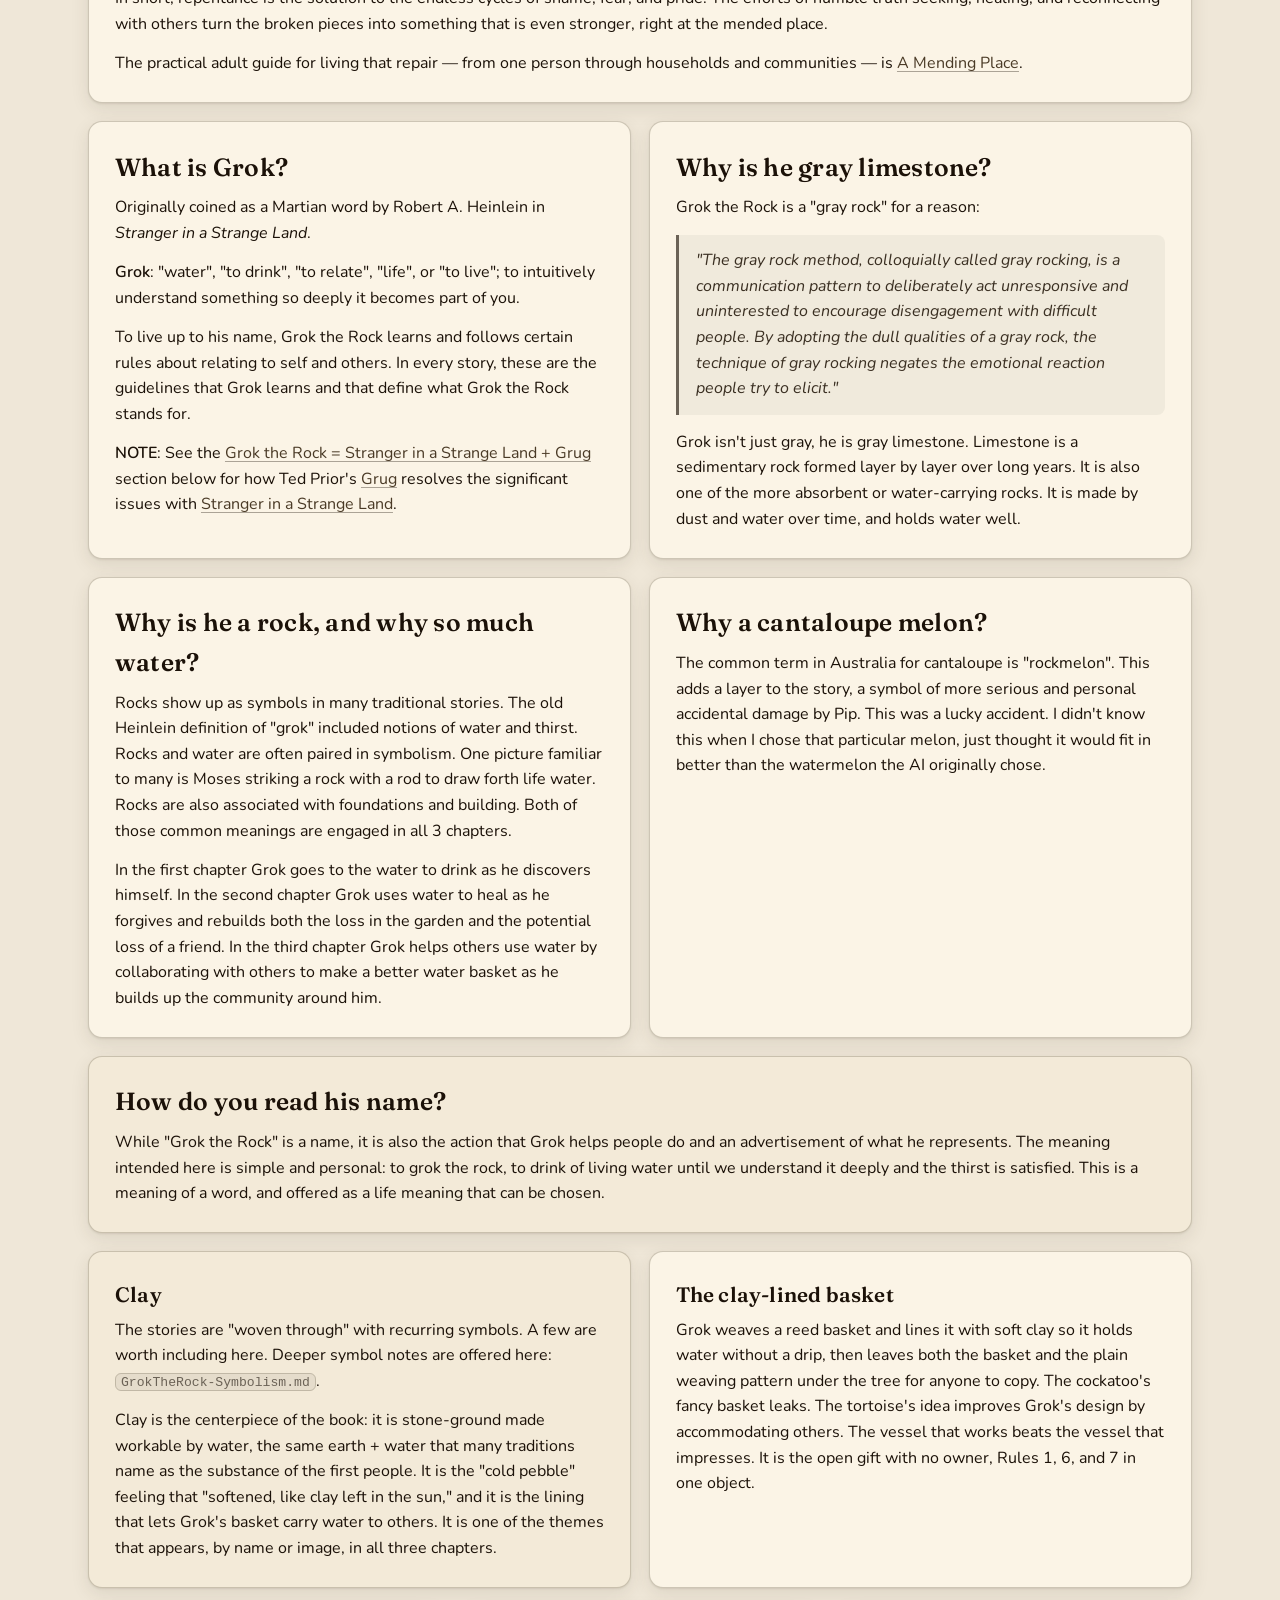
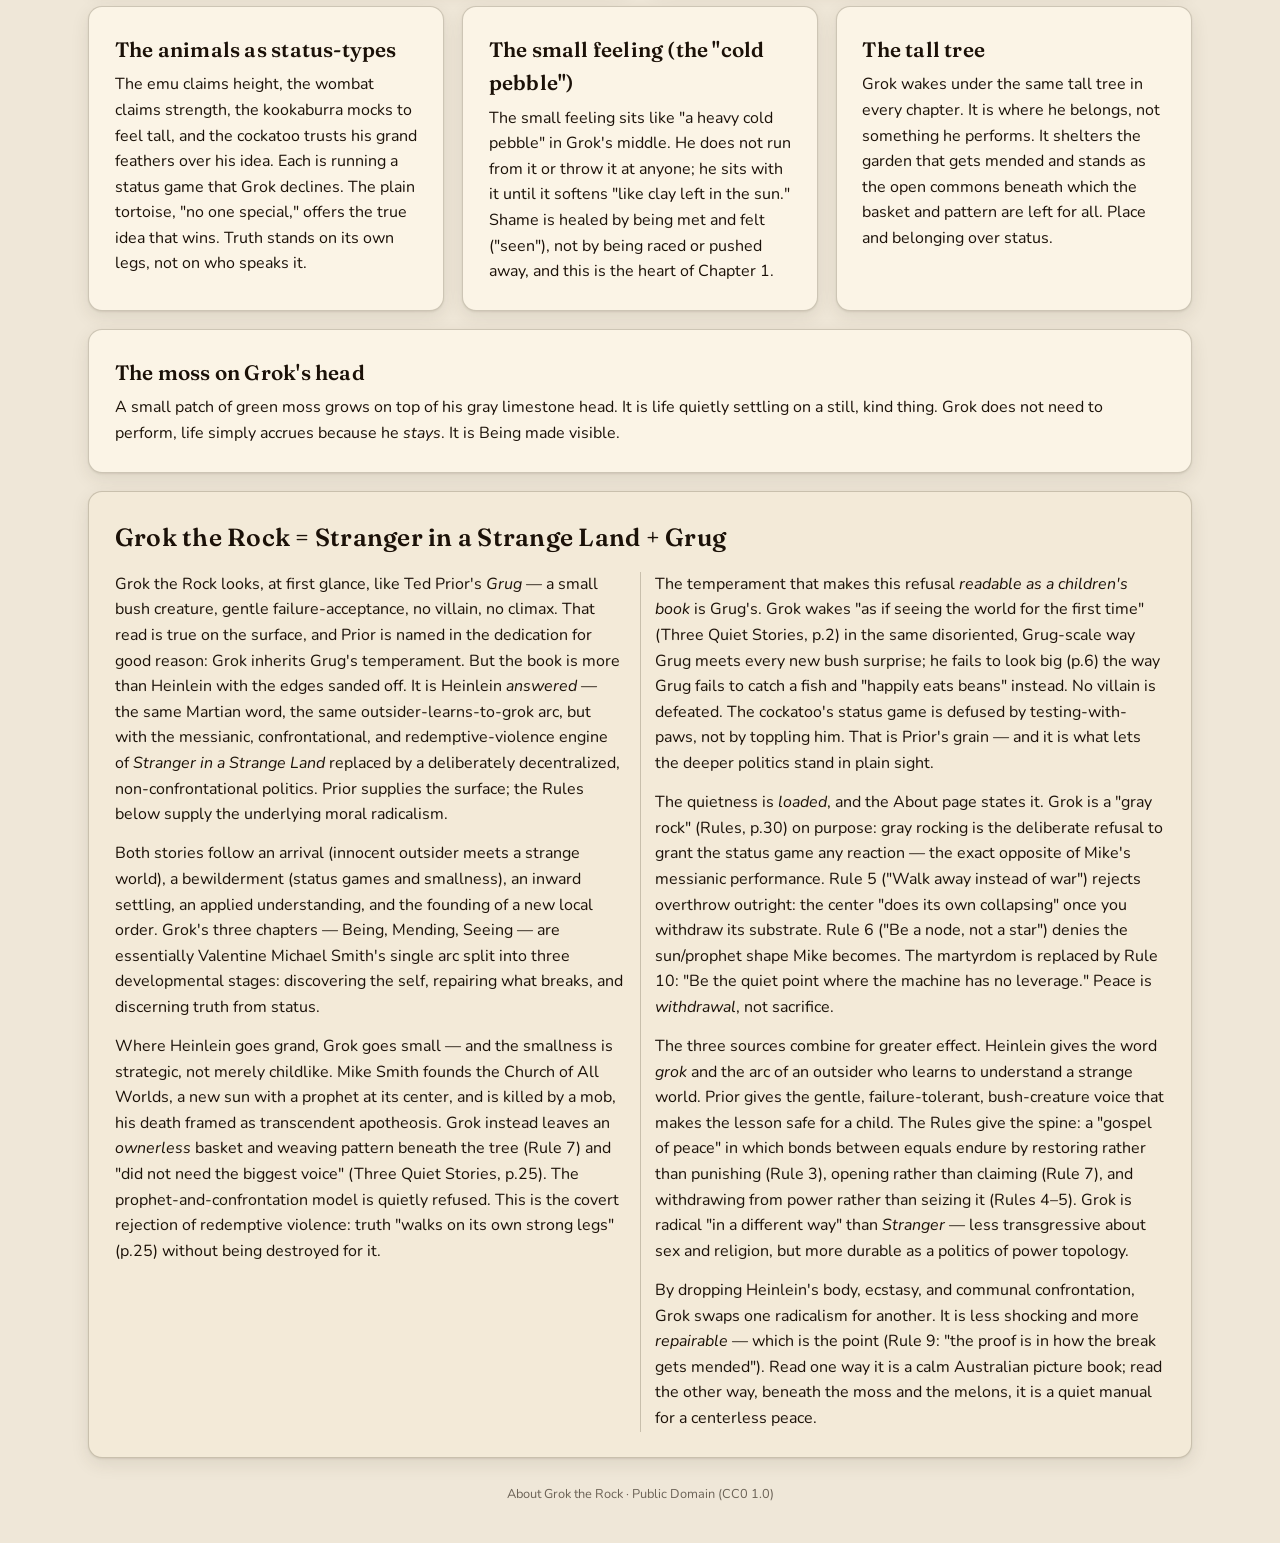
==== commit ed589e08: "A few wording refinements, part of rhetoric review" ====
--- a/about-grok.html
+++ b/about-grok.html
@@ -69,7 +69,7 @@
     <!-- WHY A ROCK / WHY A MELON -->
     <section class="card span6">
       <h2 data-i18n-html="about.rock.title">Why is he a rock, and why so much water?</h2>
-      <p data-i18n-html="about.rock.1">Rocks have been used as traditional symbols across many traditions. The old Heinlein definition of "grok" included notions of water and thirst. Rocks and water are often associated in symbology, such as Moses striking a rock with a rod to draw forth life water. Rocks are also associated with foundations and building. Both of these common meanings of rocks are engaged in all 3 chapters.</p>
+      <p data-i18n-html="about.rock.1">Rocks show up as symbols in many traditional stories. The old Heinlein definition of "grok" included notions of water and thirst. Rocks and water are often paired in symbolism. One picture familiar to many is Moses striking a rock with a rod to draw forth life water. Rocks are also associated with foundations and building. Both of those common meanings are engaged in all 3 chapters.</p>
       <p data-i18n-html="about.rock.2">In the first chapter Grok goes to the water to drink as he discovers himself. In the second chapter Grok uses water to heal as he forgives and rebuilds both the loss in the garden and the potential loss of a friend. In the third chapter Grok helps others use water by collaborating with others to make a better water basket as he builds up the community around him.</p>
     </section>
 
@@ -81,14 +81,14 @@
     <!-- HOW TO READ HIS NAME -->
     <section class="card span12 tint">
       <h2 data-i18n-html="about.name.title">How do you read his name?</h2>
-      <p data-i18n-html="about.name.1">While "Grok the Rock" is a name, it is also the action that Grok helps people do and an advertisement of what he represents. The deepest intended meaning of the name is the purpose of life: to grok the rock, or in other words to drink of living water until we grok it and never thirst again.</p>
+      <p data-i18n-html="about.name.1">While "Grok the Rock" is a name, it is also the action that Grok helps people do and an advertisement of what he represents. The meaning intended here is simple and personal: to grok the rock, to drink of living water until we understand it deeply and the thirst is satisfied. This is a meaning of a word, and offered as a life meaning that can be chosen.</p>
     </section>
 
     <!-- SYMBOLS GRID -->
     <section class="card span6 tint">
       <h3 data-i18n-html="about.clay.title">Clay</h3>
-      <p data-i18n-html="about.clay.1">The stories are "woven through" with recurring symbols. A few are worth including here. A more thorough review is in <a class="chip" href="https://github.com/jonesde/grok-the-rock/blob/master/GrokTheRock-Symbolism.md" target="_blank" rel="noopener">GrokTheRock-Symbolism.md</a>.</p>
-      <p data-i18n-html="about.clay.2">Clay is the centerpiece of the book: it is stone-ground made workable by water, the same earth + water that nearly every tradition names as the substance of the first human. It is the "cold pebble" feeling that "softened, like clay left in the sun," and it is the lining that lets Grok's basket carry water to others. It is one of the themes that appears, by name or image, in all three chapters.</p>
+      <p data-i18n-html="about.clay.1">The stories are "woven through" with recurring symbols. A few are worth including here. Deeper symbol notes are offered here: <a class="chip" href="https://github.com/jonesde/grok-the-rock/blob/master/GrokTheRock-Symbolism.md" target="_blank" rel="noopener">GrokTheRock-Symbolism.md</a>.</p>
+      <p data-i18n-html="about.clay.2">Clay is the centerpiece of the book: it is stone-ground made workable by water, the same earth + water that many traditions name as the substance of the first people. It is the "cold pebble" feeling that "softened, like clay left in the sun," and it is the lining that lets Grok's basket carry water to others. It is one of the themes that appears, by name or image, in all three chapters.</p>
     </section>
 
     <section class="card span6">
--- a/site.css
+++ b/site.css
@@ -1312,6 +1312,16 @@
   }
 
 
+  .guide-toc-list a.is-active {
+    color: var(--ink);
+    background: rgba(107, 98, 86, 0.12);
+    box-shadow: inset 3px 0 0 var(--stone);
+    border-radius: 4px;
+    padding: 0.12rem 0.35rem 0.12rem 0.45rem;
+    margin-left: -0.45rem;
+  }
+
+
   .guide-toc-list .toc-sub {
     padding-left: 0.85rem;
   }
@@ -1320,6 +1330,11 @@
   .guide-toc-list .toc-sub a {
     font-weight: 500;
     font-size: 0.82rem;
+  }
+
+
+  .guide-toc-list .toc-sub a.is-active {
+    font-weight: 600;
   }
 
 
@@ -1372,6 +1387,15 @@
   }
 
 
+  .guide-body > h4 {
+    margin: 1rem 0 0.35rem;
+    font-size: clamp(0.98rem, 1.4vw, 1.1rem);
+    font-weight: 600;
+    color: var(--ink-soft);
+    scroll-margin-top: 5rem;
+  }
+
+
   .guide-body p {
     margin: 0 0 0.85rem;
   }
@@ -1524,12 +1548,12 @@
     .guide-body > h1,
     .guide-body > h2,
     .guide-body > h3,
+    .guide-body > h4,
     .guide-body .guide-table-wrap,
     .guide-body .guide-glossary,
     .guide-body .guide-rule {
       column-span: all;
     }
-    .guide-body p,
     .guide-body li {
       break-inside: avoid;
     }
@@ -1603,19 +1627,43 @@
       margin: 0 0 0.4rem;
     }
     .guide-toc-list {
+      display: block; /* flex blocks multi-column */
       column-count: 2;
-      column-gap: 1.2rem;
+      column-gap: 1.35rem;
+      column-rule: 1px solid #b0a898;
       gap: 0;
     }
     .guide-toc-list li {
       break-inside: avoid;
       margin: 0 0 0.2rem;
+    }
+    .guide-toc-list .toc-sub {
+      padding-left: 0.75rem;
+      margin: 0.1rem 0 0.25rem;
+    }
+    .guide-toc-list .toc-sub li {
+      margin: 0 0 0.08rem;
     }
     .guide-toc-list a {
       color: #000 !important;
       font-size: 0.82rem;
       font-weight: 600;
       text-decoration: none;
+    }
+    .guide-toc-list a.is-active {
+      background: none !important;
+      box-shadow: none !important;
+      border-radius: 0;
+      padding: 0;
+      margin-left: 0;
+      font-weight: 600;
+    }
+    .guide-toc-list .toc-sub a {
+      font-size: 0.75rem;
+      font-weight: 500;
+    }
+    .guide-toc-list .toc-sub a.is-active {
+      font-weight: 500;
     }
     /* Flat body — no card; two-column portrait prose */
     .guide-body {
@@ -1656,10 +1704,19 @@
       margin: 0.1rem 0 0.45rem;
     }
     .guide-body > h3 {
+      column-span: all;
       font-size: 0.98rem;
       margin: 0.55rem 0 0.25rem;
       break-after: avoid;
       page-break-after: avoid;
+    }
+    .guide-body > h4 {
+      column-span: all;
+      font-size: 0.9rem;
+      margin: 0.45rem 0 0.2rem;
+      break-after: avoid;
+      page-break-after: avoid;
+      color: #000 !important;
     }
     .guide-body p {
       margin: 0 0 0.45rem;
